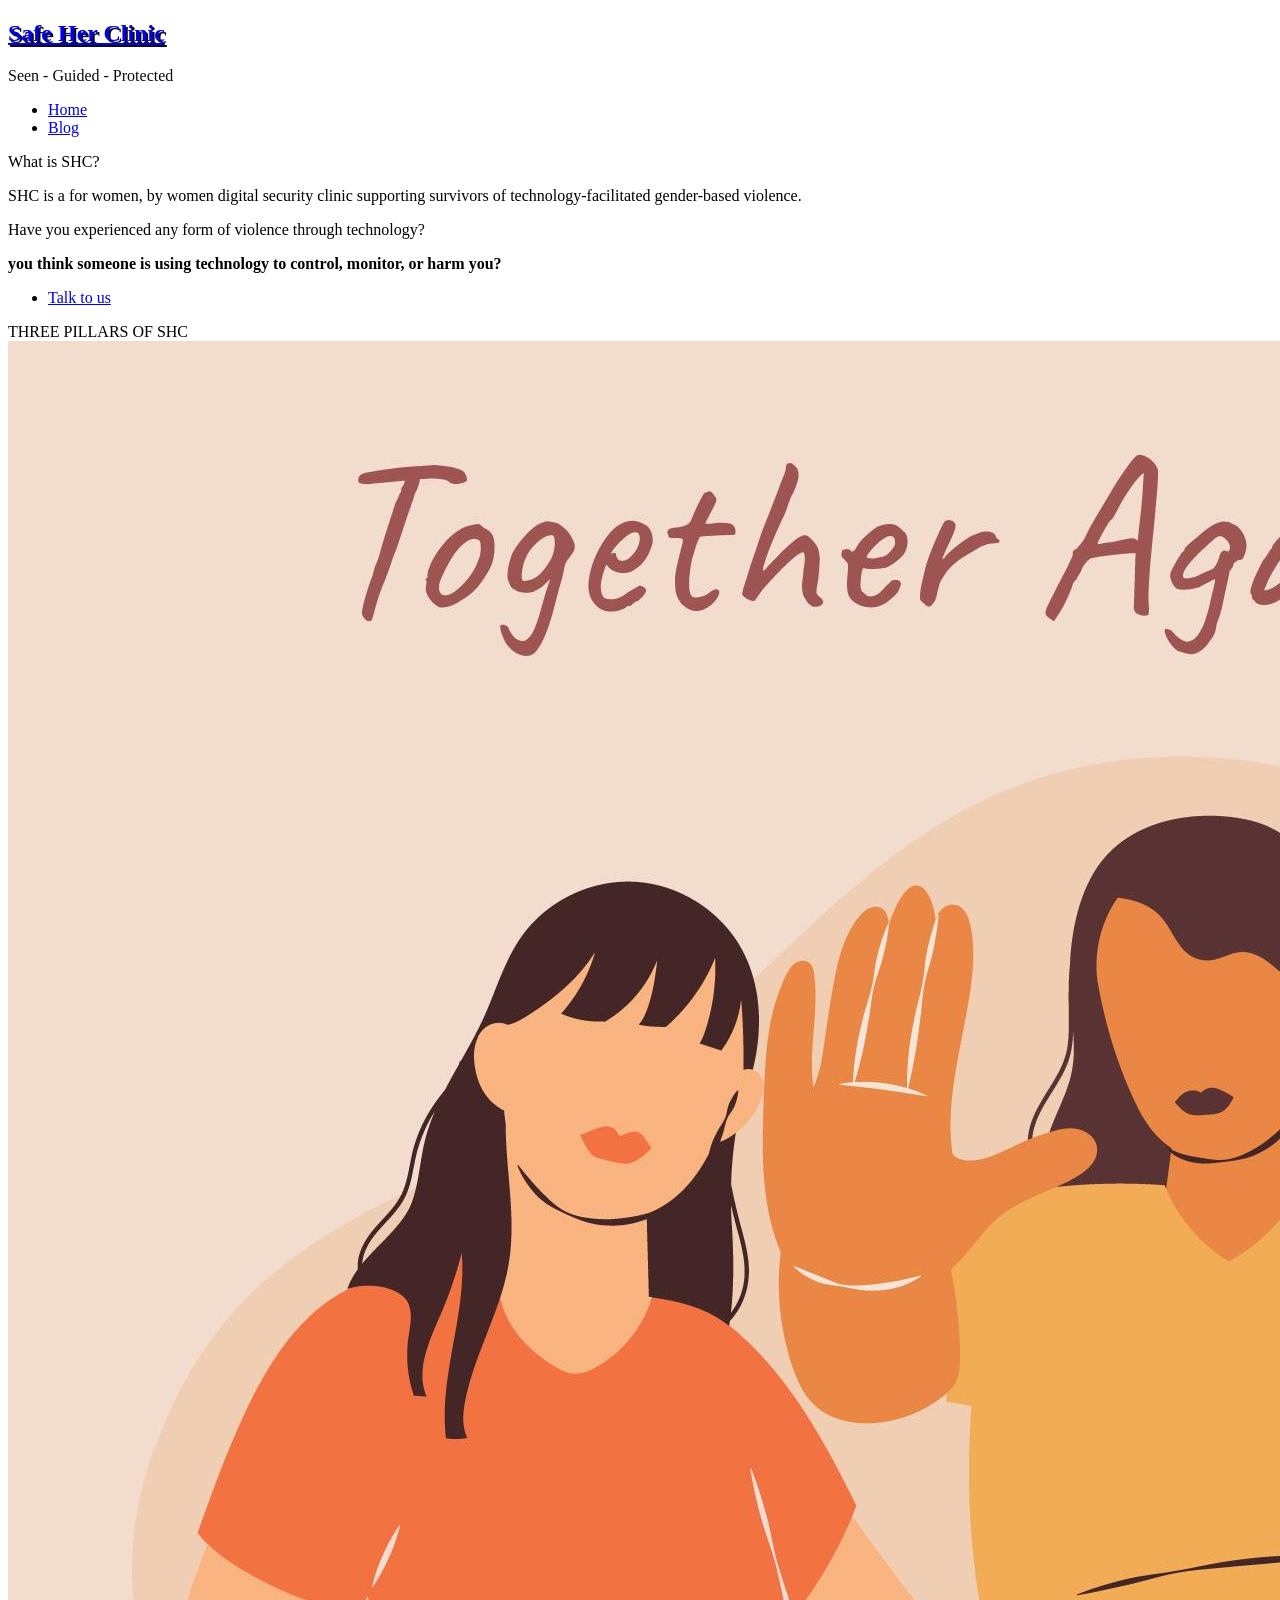
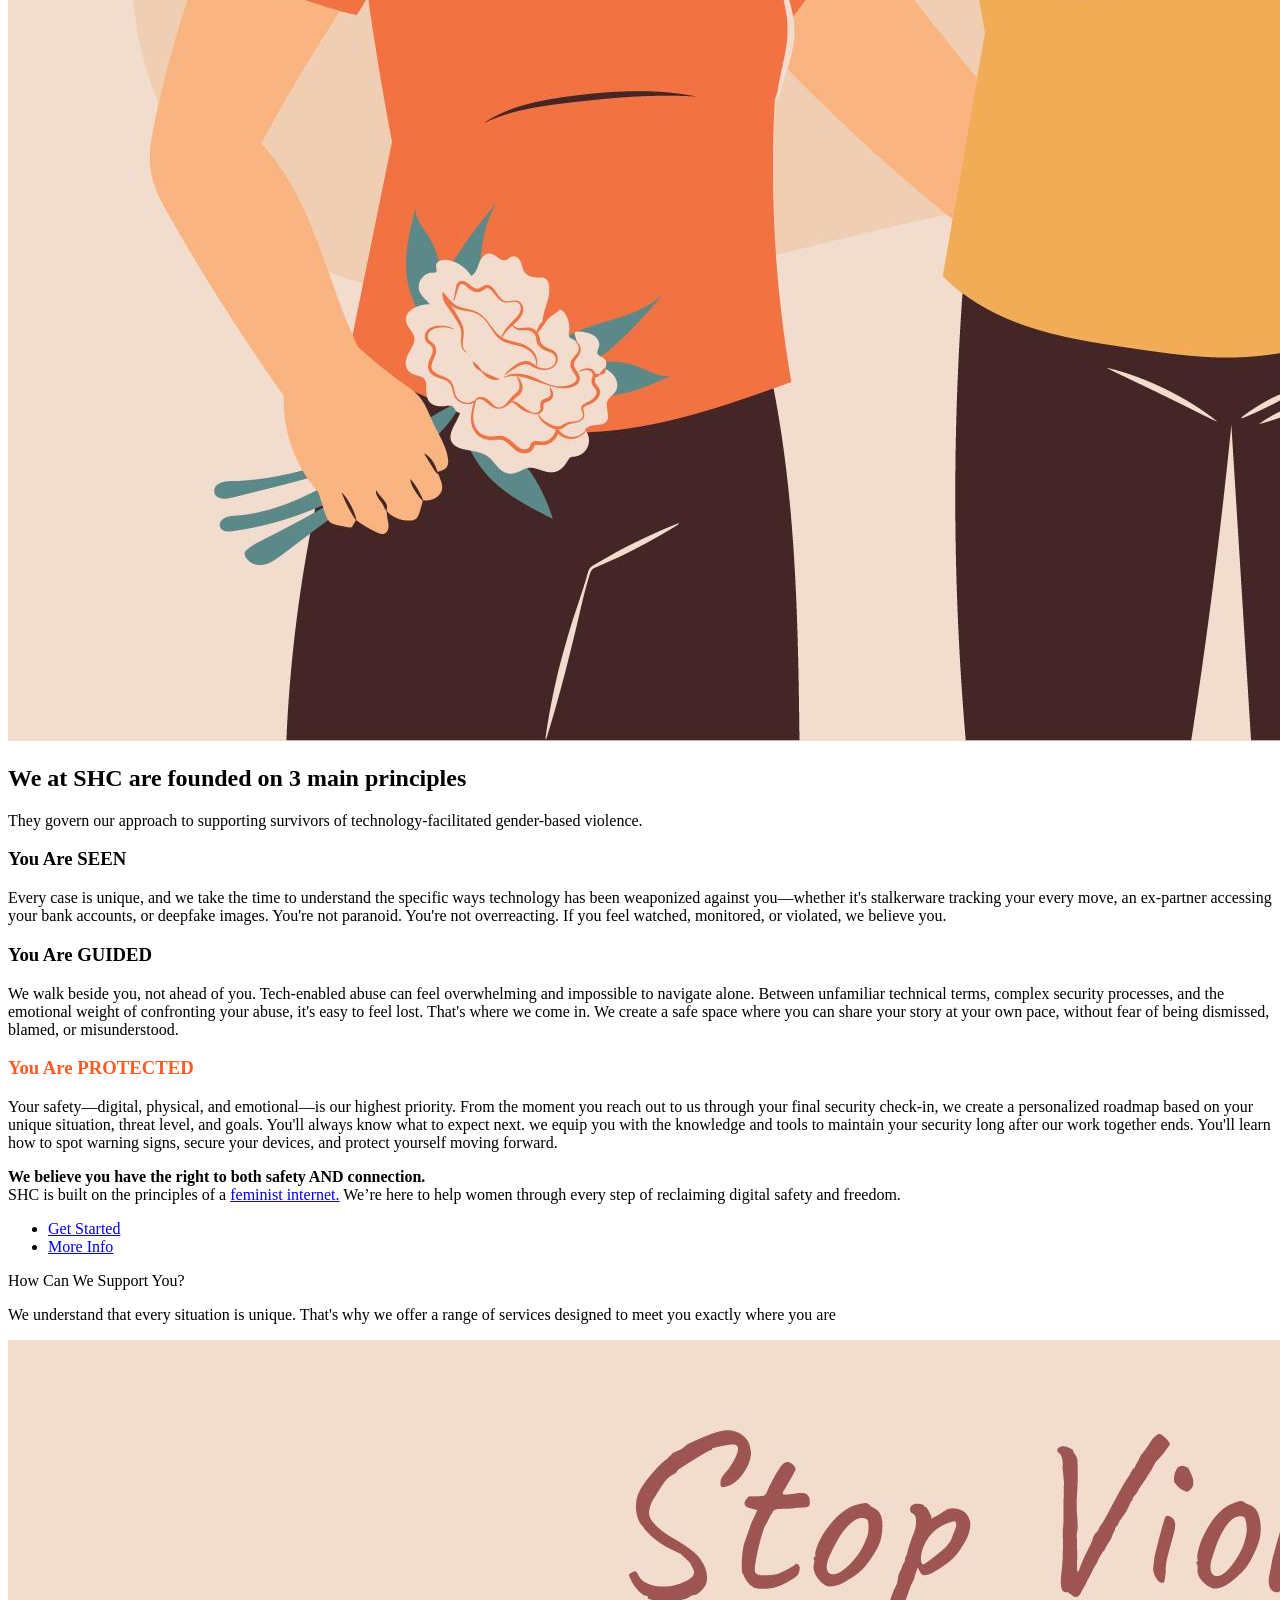
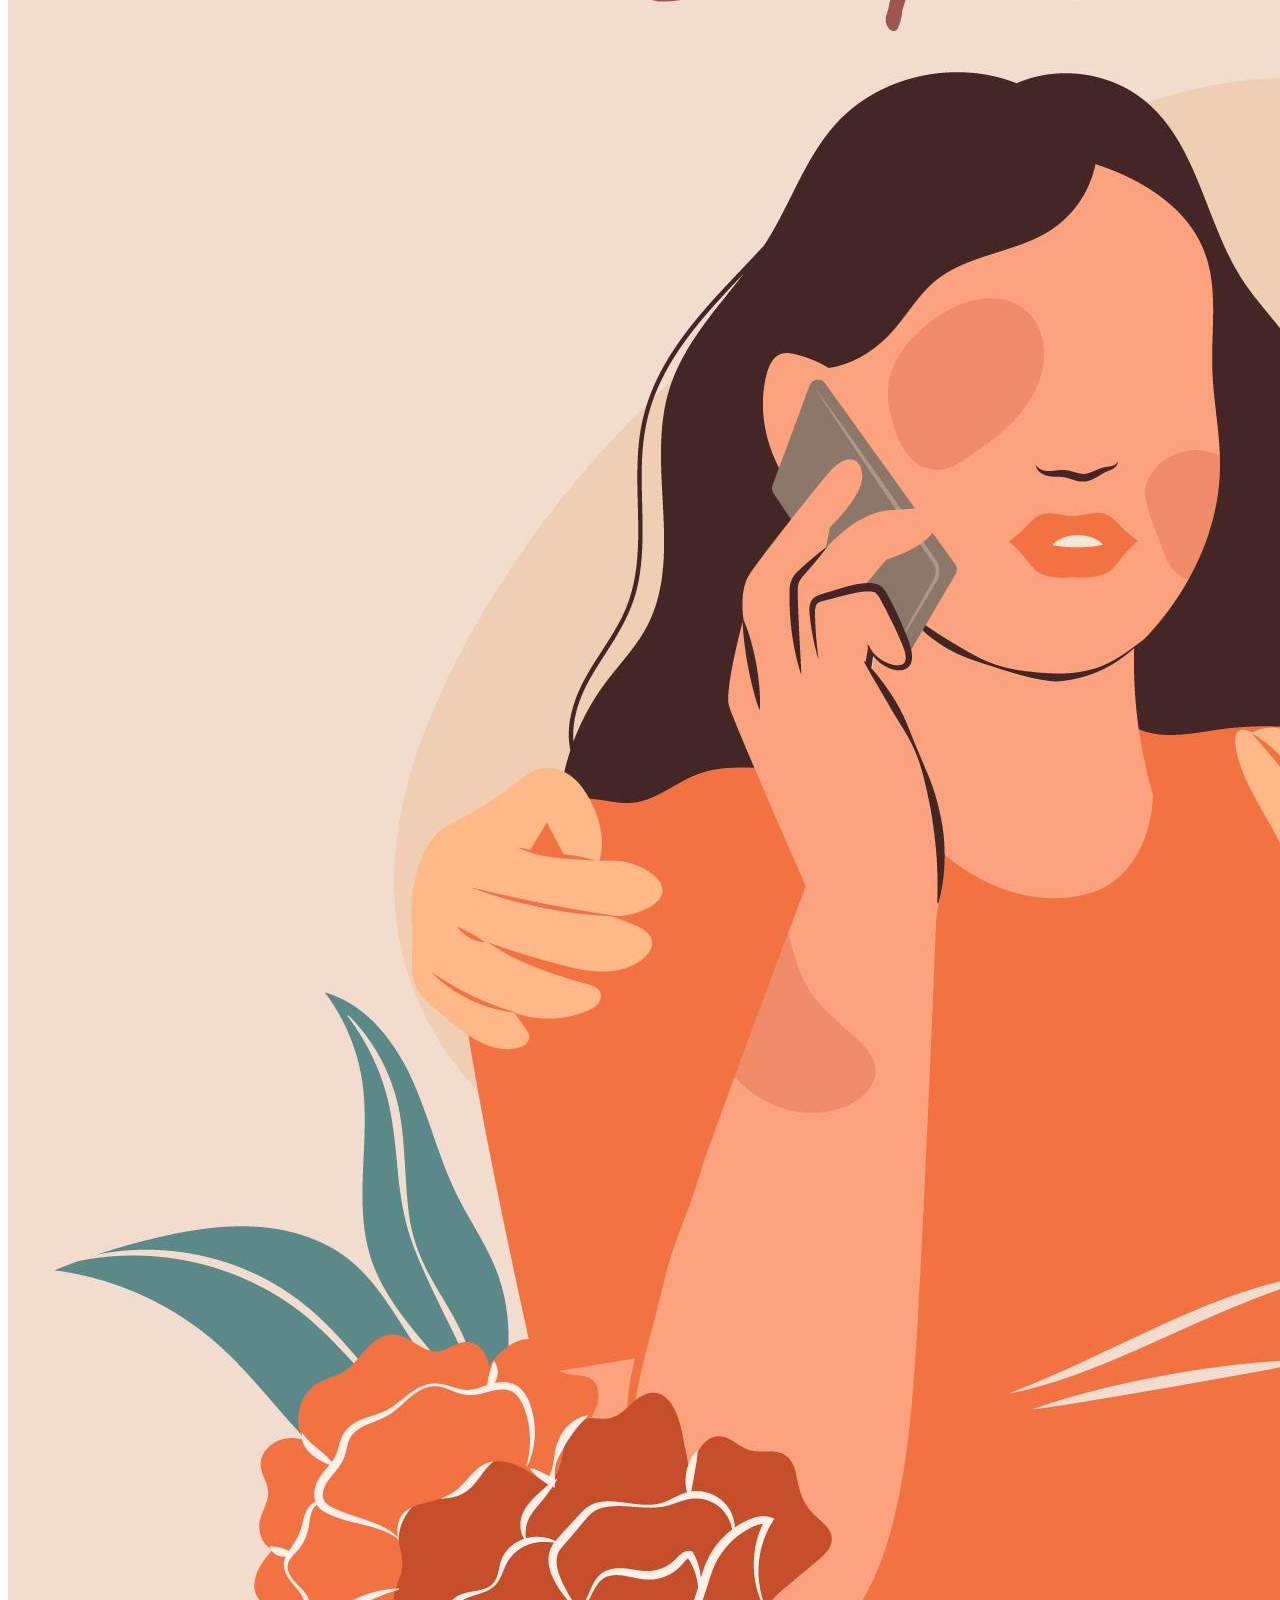
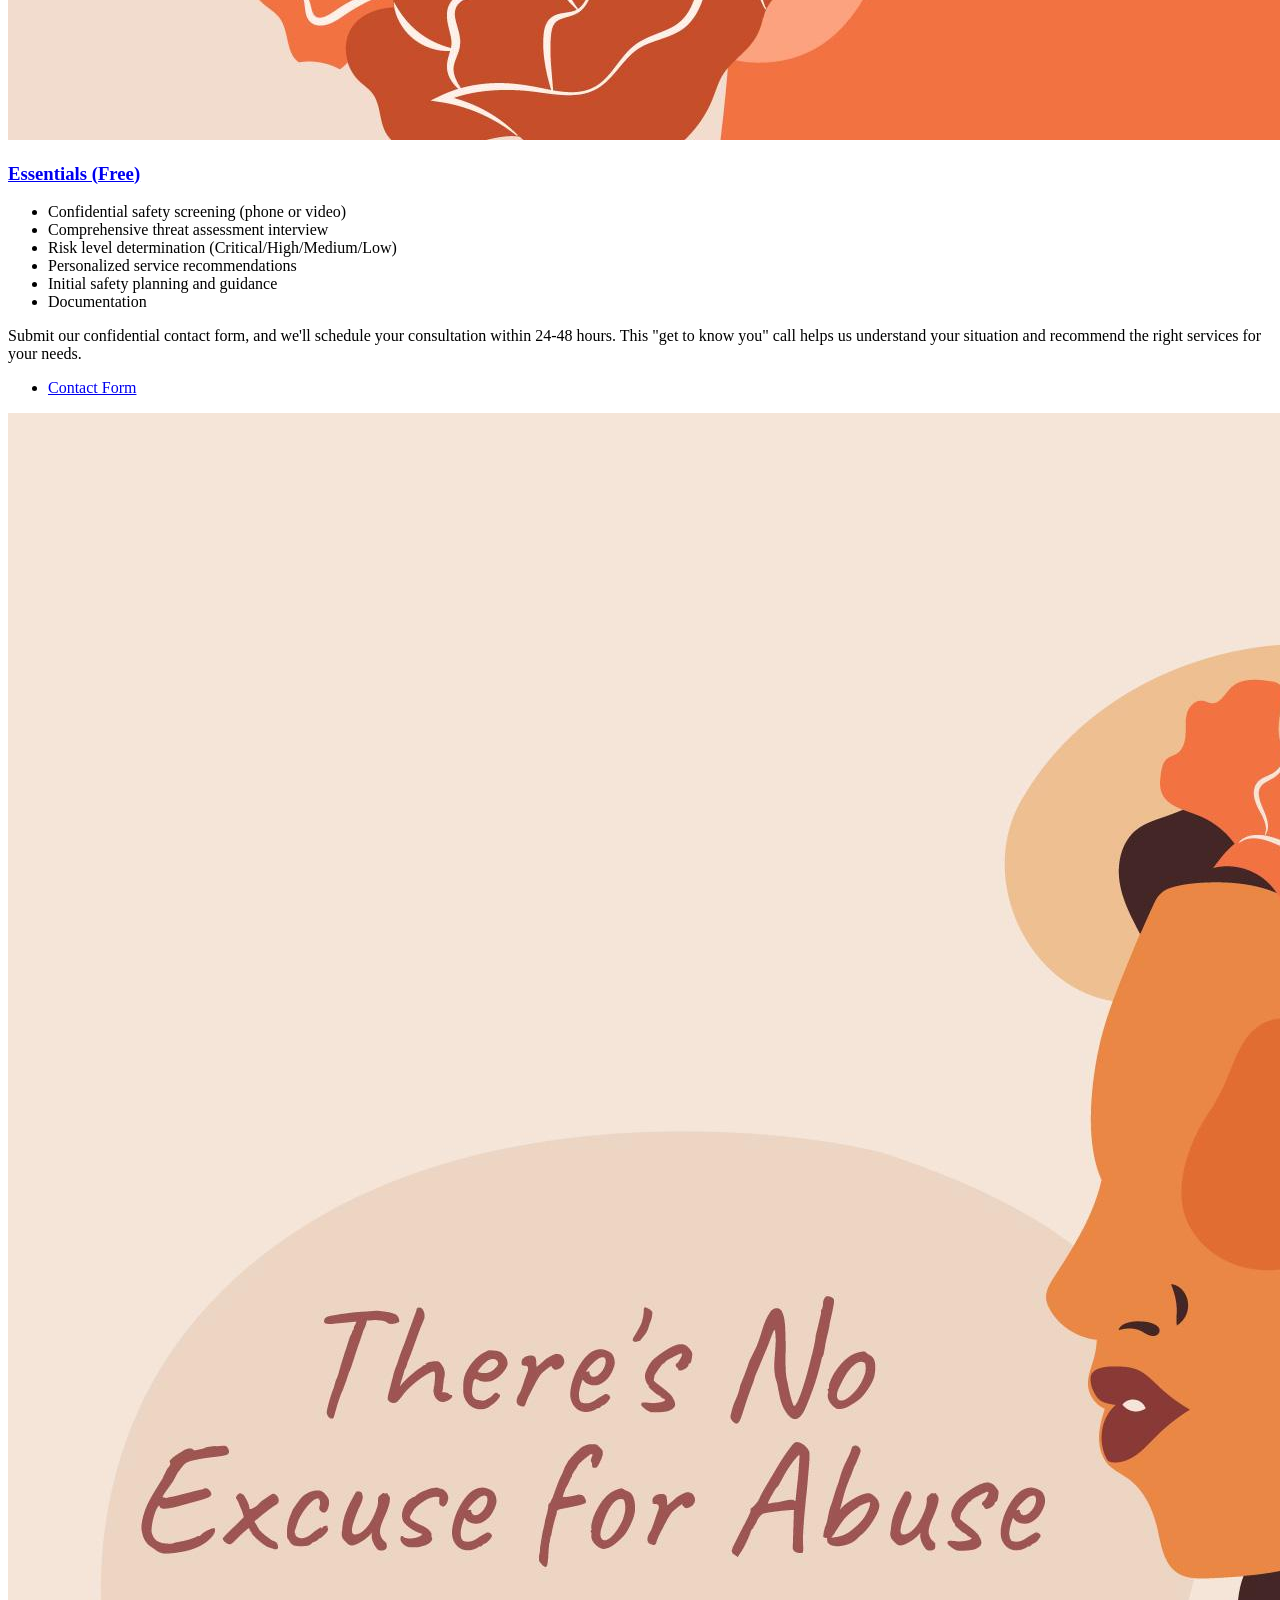
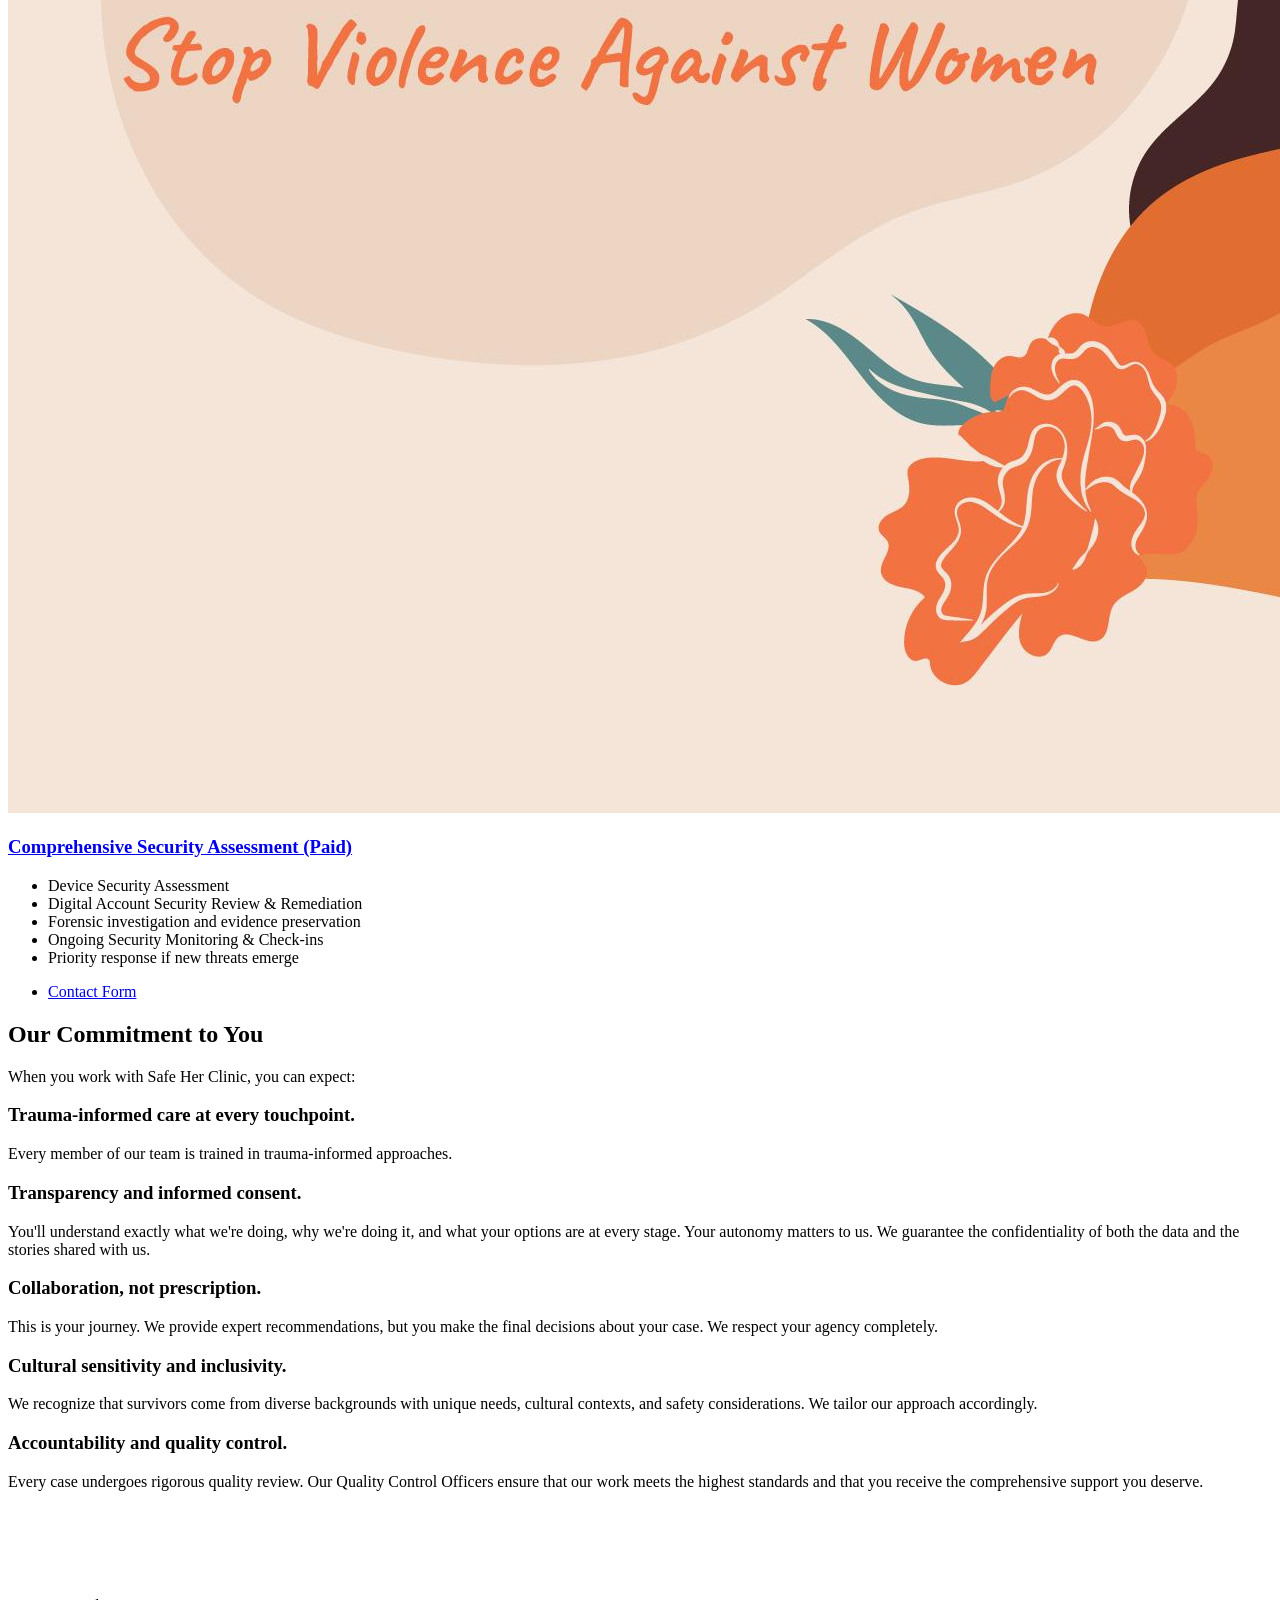
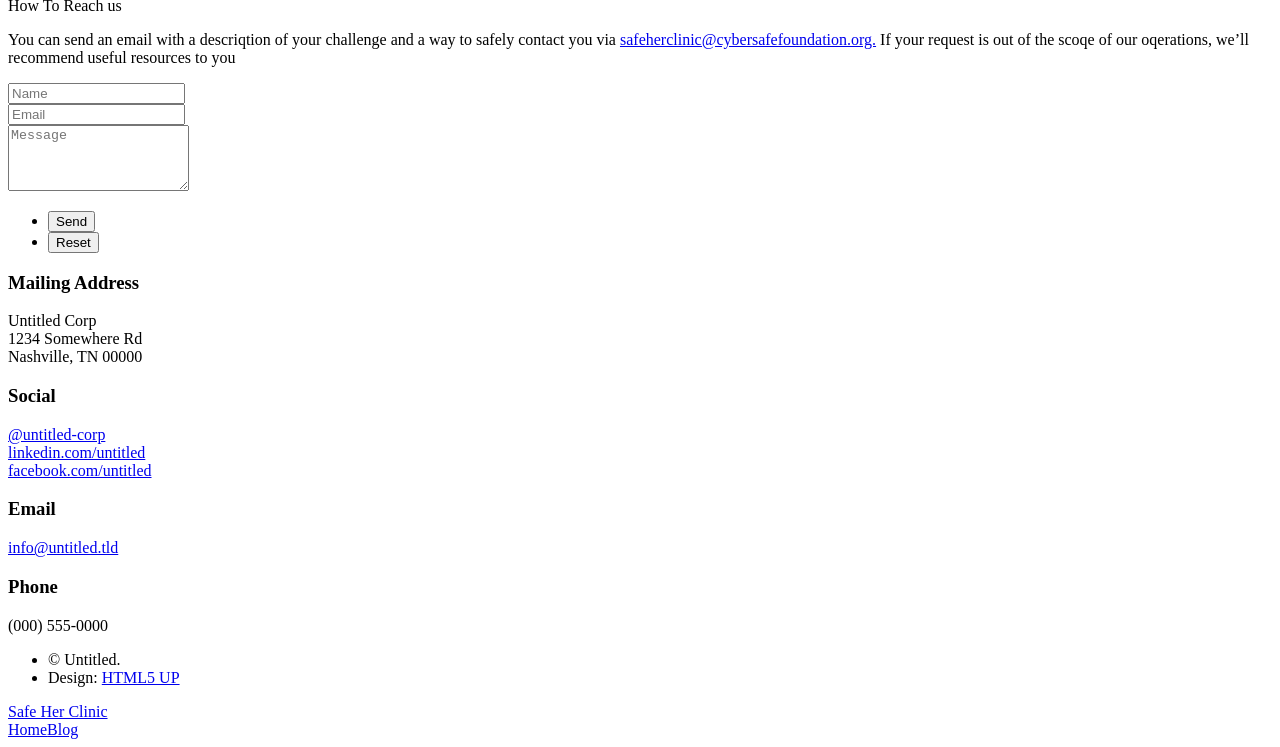
==== index.html @ e83479f9 "first commit" ====
<!DOCTYPE HTML>
<!--
	Escape Velocity by HTML5 UP
	html5up.net | @ajlkn
	Free for personal and commercial use under the CCA 3.0 license (html5up.net/license)
-->
<html>
	<head>
		<title>Safe Her Clinic</title>
		<meta charset="utf-8" />
		<meta name="viewport" content="width=device-width, initial-scale=1, user-scalable=no" />
		<link rel="stylesheet" href="assets/css/main.css" />
	</head>
	<body class="homepage is-preload">
		<div id="page-wrapper">

			<!-- Header -->
				<section id="header" class="wrapper">

					<!-- Logo -->
						<div id="logo" >
							<h1 style="color: #f7f7f7 ;  text-shadow: 2px 2px #0c0c0c;"><a href="index.html">Safe Her Clinic</a></h1>
							<p style="color: #0c0c0c;">Seen - Guided - Protected</p>
						</div>

					<!-- Nav -->
						<nav id="nav">
							<ul>
								<li class="current"><a href="index.html">Home</a></li>
								<!-- <li>
									<a href="#">Dropdown</a>
									<ul>
										<li><a href="#">Lorem ipsum</a></li>
										<li><a href="#">Magna veroeros</a></li>
										<li><a href="#">Etiam nisl</a></li>
										<li>
											<a href="#">Sed consequat</a>
											<ul>
												<li><a href="#">Lorem dolor</a></li>
												<li><a href="#">Amet consequat</a></li>
												<li><a href="#">Magna phasellus</a></li>
												<li><a href="#">Etiam nisl</a></li>
												<li><a href="#">Sed feugiat</a></li>
											</ul>
										</li>
										<li><a href="#">Nisl tempus</a></li>
									</ul>
								</li> -->
								<!-- <li><a href="left-sidebar.html">Left Sidebar</a></li>
								<li><a href="right-sidebar.html">Right Sidebar</a></li> -->
								<li><a href="#">Blog</a></li>
							</ul>
						</nav>

				</section>

			<!-- Intro -->
				<section id="intro" class="wrapper style1">
					<div class="title">What is SHC?</div>
					<div class="container">
						<p class="style1">SHC is a for women, by women digital security clinic supporting survivors of technology-facilitated gender-based violence.</p>
						<p class="style2">
							Have you experienced any form of violence through technology?
						</p>
						<p class="style3"><strong>you think someone is using technology to control, monitor, or harm you?</strong></p>
						<ul class="actions">
							<li><a href="#" class="button style3 large">Talk to us</a></li>
						</ul>
					</div>
				</section>

			<!-- Main -->
				<section id="main" class="wrapper style2">
					<div class="title">THREE PILLARS OF SHC</div>
					<div class="container">

						<!-- Image -->
							<a href="#" class="image featured">
								<img src="images/pic01.jpg" alt="" />
							</a>

						<!-- Features -->
							<section id="features">
								<header class="style1">
									<h2>We at SHC are founded on 3 main principles</h2>
									<p>They govern our approach to supporting survivors of technology-facilitated gender-based violence.</p>
								</header>
								<div class="feature-list">
									<div class="row">
										<div class="col-6 col-12-medium">
											<section>
												<h3 class="icon fa-eye">You Are <strong>SEEN</strong></h3>
												<p>Every case is unique, and we take the time to understand the specific ways technology has been weaponized against you—whether it's stalkerware tracking your every move, an ex-partner accessing your bank accounts, or deepfake images. You're not paranoid. You're not overreacting. If you feel watched, monitored, or violated, we believe you.</p>
											</section>
										</div>
										<div class="col-6 col-12-medium">
											<section>
												<h3 class="icon solid fa-sync">You Are <strong>GUIDED</strong></h3>
												<p>We walk beside you, not ahead of you. Tech-enabled abuse can feel overwhelming and impossible to navigate alone. Between unfamiliar technical terms, complex security processes, and the emotional weight of confronting your abuse, it's easy to feel lost. That's where we come in. We create a safe space where you can share your story at your own pace, without fear of being dismissed, blamed, or misunderstood.</p>
											</section>
										</div>
										<div class="col-6 col-12-medium">
											<section>
												<h3 class="icon solid fa-home" style="color: #FF5B23 ;">You Are <strong>PROTECTED</strong></h3>
												<p>Your safety—digital, physical, and emotional—is our highest priority. From the moment you reach out to us through your final security check-in, we create a personalized roadmap based on your unique situation, threat level, and goals. You'll always know what to expect next. we equip you with the knowledge and tools to maintain your security long after our work together ends. You'll learn how to spot warning signs, secure your devices, and protect yourself moving forward.</p>
											</section>
										</div>
										<div class="col-6 col-12-medium">
											<section>
												<!-- <h3 class="icon solid fa-cog">Tempus sed pretium orci</h3> -->
												<p><strong>We believe you have the right to both safety AND connection.</strong><br>
SHC is built on the principles of a <a href="https://www.apc.org/en/our-work/themes/feminist-internet" target="_blank">feminist internet.</a> We’re here to help women through every step of reclaiming digital safety and freedom.</p>
											</section>
										</div>
										<!-- <div class="col-6 col-12-medium">
											<section>
												<h3 class="icon solid fa-wrench">Aliquam consequat et feugiat</h3>
												<p>Eget mattis at, laoreet vel et velit aliquam diam ante, aliquet sit amet vulputate et magna feugiat laoreet vel velit lorem.</p>
											</section>
										</div>
										<div class="col-6 col-12-medium">
											<section>
												<h3 class="icon solid fa-check">Dolore laoreet aliquam mattis</h3>
												<p>Eget mattis at, laoreet vel et velit aliquam diam ante, aliquet sit amet vulputate et magna feugiat laoreet vel velit lorem.</p>
											</section>
										</div> -->
									</div>
								</div>
								<ul class="actions special">
									<li><a href="#" class="button style1 large">Get Started</a></li>
									<li><a href="#" class="button style2 large">More Info</a></li>
								</ul>
							</section>

					</div>
				</section>

			<!-- Highlights -->
				<section id="highlights" class="wrapper style3">
					<div class="title">How Can We Support You?</div>
					<div class="container">
											<p class="row aln-center">We understand that every situation is unique. That's why we offer a range of services designed to meet you exactly where you are</p>
						<div class="row aln-center">
							<div class="col-4 col-12-medium">
								<section class="highlight" style="text-align: left;">
									<a href="#" class="image featured"><img src="images/pic02.jpg" alt="" /></a>
									<h3><a href="#">Essentials (Free)</a></h3>
									<ul>
  <li>Confidential safety screening (phone or video)</li>
  <li>Comprehensive threat assessment interview</li>
  <li>Risk level determination (Critical/High/Medium/Low)</li>
  <li>Personalized service recommendations</li>
  <li>Initial safety planning and guidance</li>
  <li>Documentation</li>
</ul>
<p>Submit our confidential contact form, and we'll schedule your consultation within 24-48 hours. This "get to know you" call helps us understand your situation and recommend the right services for your needs.
  	 </p>
									<ul class="actions">
										<li><a href="#" class="button style1">Contact Form</a></li>
									</ul>
								</section>
							</div>
							<div class="col-4 col-12-medium">
								<section class="highlight" style="text-align: left;">
									<a href="#" class="image featured"><img src="images/pic03.jpg" alt="" /></a>
									<h3><a href="#">Comprehensive Security Assessment (Paid)</a></h3>
									<ul>
  <li>Device Security Assessment</li>
  <li>Digital Account Security Review &amp; Remediation</li>
  <li>Forensic investigation and evidence preservation</li>
  <li>Ongoing Security Monitoring &amp; Check-ins</li>
  <li>Priority response if new threats emerge</li>
</ul>
									<ul class="actions">
										<li><a href="#" class="button style1">Contact Form</a></li>
									</ul>
								</section>
							</div>
							<!-- <div class="col-4 col-12-medium">
								<section class="highlight">
									<a href="#" class="image featured"><img src="images/pic04.jpg" alt="" /></a>
									<h3><a href="#">Mattis tempus lorem</a></h3>
									<p>Eget mattis at, laoreet vel amet sed velit aliquam diam ante, dolor aliquet sit amet vulputate mattis amet laoreet lorem.</p>
									<ul class="actions">
										<li><a href="#" class="button style1">Learn More</a></li>
									</ul>
								</section>
							</div> -->
						</div>
					</div>
				</section>

				<section id="features">
								<header class="style1">
									<h2>Our Commitment to You</h2>
									<p>When you work with Safe Her Clinic, you can expect:</p>
								</header>
								<div class="feature-list">
									<div class="row">
										<div class="col-6 col-12-medium">
											<section>
												<h3 class=""><strong>Trauma-informed care at every touchpoint.</strong></h3>
												<p>Every member of our team is trained in trauma-informed approaches. </p>
											</section>
										</div>
										<div class="col-6 col-12-medium">
											<section>
												<h3 class=""><strong>Transparency and informed consent.</strong></h3>
												<p>You'll understand exactly what we're doing, why we're doing it, and what your options are at every stage. Your autonomy matters to us. We guarantee the confidentiality of both the data and the stories shared with us. </p>
											</section>
										</div>
										<div class="col-6 col-12-medium">
											<section>
												<h3 class=""><strong>Collaboration, not prescription. </strong></h3>
												<p>This is your journey. We provide expert recommendations, but you make the final decisions about your case. We respect your agency completely.</p>
											</section>
										</div>
										<div class="col-6 col-12-medium">
											<section>
												<h3 class=""><strong>Cultural sensitivity and inclusivity.</strong></h3>
												<p>We recognize that survivors come from diverse backgrounds with unique needs, cultural contexts, and safety considerations. We tailor our approach accordingly.</p>
											</section>
										</div>
										<div class="col-6 col-12-medium">
											<section>
												<h3 class=""><strong>Accountability and quality control.</strong></h3>
												<p>Every case undergoes rigorous quality review. Our Quality Control Officers ensure that our work meets the highest standards and that you receive the comprehensive support you deserve.</p>
											</section>
										</div>
										<!-- <div class="col-6 col-12-medium">
											<section>
												<h3 class="icon solid fa-check">Dolore laoreet aliquam mattis</h3>
												<p>Eget mattis at, laoreet vel et velit aliquam diam ante, aliquet sit amet vulputate et magna feugiat laoreet vel velit lorem.</p>
											</section>
										</div> -->
									</div>
								</div>
								<!-- <ul class="actions special">
									<li><a href="#" class="button style1 large">Get Started</a></li>
									<li><a href="#" class="button style2 large">More Info</a></li>
								</ul> -->
							</section>
<br><br><br><br><br>
			<!-- Footer -->
				<section id="footer" class="wrapper">
					<div class="title">How To Reach us</div>
					<div class="container">
						<header class="style1">
							<!-- <h2>Ipsum sapien elementum portitor?</h2> -->
							<p>
								You can send an email with a descriqtion of your challenge and a way to safely contact you via 
								<a href="mailto:safeherclinic@cybersafefoundation.org">safeherclinic@cybersafefoundation.org.</a>
								If your request is out of the scoqe of our oqerations, we’ll recommend useful resources to you
							</p>
						</header>
						<div class="row">
							<div class="col-6 col-12-medium">

								<!-- Contact Form -->
									<section>
										<form method="post" action="#">
											<div class="row gtr-50">
												<div class="col-6 col-12-small">
													<input type="text" name="name" id="contact-name" placeholder="Name" />
												</div>
												<div class="col-6 col-12-small">
													<input type="text" name="email" id="contact-email" placeholder="Email" />
												</div>
												<div class="col-12">
													<textarea name="message" id="contact-message" placeholder="Message" rows="4"></textarea>
												</div>
												<div class="col-12">
													<ul class="actions">
														<li><input type="submit" class="style1" value="Send" /></li>
														<li><input type="reset" class="style2" value="Reset" /></li>
													</ul>
												</div>
											</div>
										</form>
									</section>

							</div>
							<div class="col-6 col-12-medium">

								<!-- Contact -->
									<section class="feature-list small">
										<div class="row">
											<div class="col-6 col-12-small">
												<section>
													<h3 class="icon solid fa-home">Mailing Address</h3>
													<p>
														Untitled Corp<br />
														1234 Somewhere Rd<br />
														Nashville, TN 00000
													</p>
												</section>
											</div>
											<div class="col-6 col-12-small">
												<section>
													<h3 class="icon solid fa-comment">Social</h3>
													<p>
														<a href="#">@untitled-corp</a><br />
														<a href="#">linkedin.com/untitled</a><br />
														<a href="#">facebook.com/untitled</a>
													</p>
												</section>
											</div>
											<div class="col-6 col-12-small">
												<section>
													<h3 class="icon solid fa-envelope">Email</h3>
													<p>
														<a href="#">info@untitled.tld</a>
													</p>
												</section>
											</div>
											<div class="col-6 col-12-small">
												<section>
													<h3 class="icon solid fa-phone">Phone</h3>
													<p>
														(000) 555-0000
													</p>
												</section>
											</div>
										</div>
									</section>

							</div>
						</div>
						<div id="copyright">
							<ul>
								<li>&copy; Untitled.</li><li>Design: <a href="http://html5up.net">HTML5 UP</a></li>
							</ul>
						</div>
					</div>
				</section>

		</div>

		<!-- Scripts -->
			<script src="assets/js/jquery.min.js"></script>
			<script src="assets/js/jquery.dropotron.min.js"></script>
			<script src="assets/js/browser.min.js"></script>
			<script src="assets/js/breakpoints.min.js"></script>
			<script src="assets/js/util.js"></script>
			<script src="assets/js/main.js"></script>

	</body>
</html>
---- assets/css/main.css ----
@import url("fontawesome-all.min.css");
@import url("https://fonts.googleapis.com/css?family=Source+Sans+Pro:400,400italic,700,900");

/*
	Escape Velocity by HTML5 UP
	html5up.net | @ajlkn
	Free for personal and commercial use under the CCA 3.0 license (html5up.net/license)
*/

html, body, div, span, applet, object,
iframe, h1, h2, h3, h4, h5, h6, p, blockquote,
pre, a, abbr, acronym, address, big, cite,
code, del, dfn, em, img, ins, kbd, q, s, samp,
small, strike, strong, sub, sup, tt, var, b,
u, i, center, dl, dt, dd, ol, ul, li, fieldset,
form, label, legend, table, caption, tbody,
tfoot, thead, tr, th, td, article, aside,
canvas, details, embed, figure, figcaption,
footer, header, hgroup, menu, nav, output, ruby,
section, summary, time, mark, audio, video {
	margin: 0;
	padding: 0;
	border: 0;
	font-size: 100%;
	font: inherit;
	vertical-align: baseline;}

article, aside, details, figcaption, figure,
footer, header, hgroup, menu, nav, section {
	display: block;}

body {
	line-height: 1;
}

ol, ul {
	list-style: none;
}

blockquote, q {
	quotes: none;
}

	blockquote:before, blockquote:after, q:before, q:after {
		content: '';
		content: none;
	}

table {
	border-collapse: collapse;
	border-spacing: 0;
}

body {
	-webkit-text-size-adjust: none;
}

mark {
	background-color: transparent;
	color: inherit;
}

input::-moz-focus-inner {
	border: 0;
	padding: 0;
}

input, select, textarea {
	-moz-appearance: none;
	-webkit-appearance: none;
	-ms-appearance: none;
	appearance: none;
}

/* Basic */

	@-ms-viewport {
		width: device-width;
	}

	html {
		box-sizing: border-box;
	}

	*, *:before, *:after {
		box-sizing: inherit;
	}

	body.is-preload *, body.is-preload *:before, body.is-preload *:after {
		-moz-animation: none !important;
		-webkit-animation: none !important;
		-ms-animation: none !important;
		animation: none !important;
		-moz-transition: none !important;
		-webkit-transition: none !important;
		-ms-transition: none !important;
		transition: none !important;
	}

	body, input, textarea, select {
		font-family: 'Source Sans Pro', sans-serif;
		font-weight: 400;
		color: #919499;
		font-size: 14pt;
		line-height: 1.75em;
		letter-spacing: 0.025em;
	}

	h1, h2, h3, h4, h5, h6 {
		font-weight: 700;
		color: #484d55;
	}

		h1 a, h2 a, h3 a, h4 a, h5 a, h6 a {
			color: inherit;
			text-decoration: none;
		}

	a {
		-moz-transition: color .25s ease-in-out;
		-webkit-transition: color .25s ease-in-out;
		-ms-transition: color .25s ease-in-out;
		transition: color .25s ease-in-out;
		text-decoration: underline;
		color: #717479;
	}

		a:hover {
			text-decoration: none;
		}

	strong, b {
		font-weight: 700;
		color: #484d55;
	}

	blockquote {
		border-left: solid 0.5em #ddd;
		padding: 1em 0 1em 2em;
		font-style: italic;
	}

	em, i {
		font-style: italic;
	}

	hr {
		border: 0;
		border-top: solid 1px #ddd;
		margin: 2em 0 2em 0;
	}

	sub {
		position: relative;
		top: 0.5em;
		font-size: 0.8em;
	}

	sup {
		position: relative;
		top: -0.5em;
		font-size: 0.8em;
	}

	.nobr {
		white-space: nowrap;
	}

	br.clear {
		clear: both;
	}

	p, ul, ol, dl, table, blockquote, form {
		margin-bottom: 2em;
	}

/* Container */

	.container {
		margin: 0 auto;
		max-width: 100%;
		width: 68em;
	}

		@media screen and (max-width: 1680px) {

			.container {
				width: 70em;
			}

		}

		@media screen and (max-width: 1280px) {

			.container {
				width: calc(100% - 100px);
			}

		}

		@media screen and (max-width: 980px) {

			.container {
				width: calc(100% - 100px);
			}

		}

		@media screen and (max-width: 736px) {

			.container {
				width: calc(100% - 40px);
			}

		}

/* Row */

	.row {
		display: flex;
		flex-wrap: wrap;
		box-sizing: border-box;
		align-items: stretch;
	}

		.row > * {
			box-sizing: border-box;
		}

		.row.gtr-uniform > * > :last-child {
			margin-bottom: 0;
		}

		.row.aln-left {
			justify-content: flex-start;
		}

		.row.aln-center {
			justify-content: center;
		}

		.row.aln-right {
			justify-content: flex-end;
		}

		.row.aln-top {
			align-items: flex-start;
		}

		.row.aln-middle {
			align-items: center;
		}

		.row.aln-bottom {
			align-items: flex-end;
		}

		.row > .imp {
			order: -1;
		}

		.row > .col-1 {
			width: 8.33333%;
		}

		.row > .off-1 {
			margin-left: 8.33333%;
		}

		.row > .col-2 {
			width: 16.66667%;
		}

		.row > .off-2 {
			margin-left: 16.66667%;
		}

		.row > .col-3 {
			width: 25%;
		}

		.row > .off-3 {
			margin-left: 25%;
		}

		.row > .col-4 {
			width: 33.33333%;
		}

		.row > .off-4 {
			margin-left: 33.33333%;
		}

		.row > .col-5 {
			width: 41.66667%;
		}

		.row > .off-5 {
			margin-left: 41.66667%;
		}

		.row > .col-6 {
			width: 50%;
		}

		.row > .off-6 {
			margin-left: 50%;
		}

		.row > .col-7 {
			width: 58.33333%;
		}

		.row > .off-7 {
			margin-left: 58.33333%;
		}

		.row > .col-8 {
			width: 66.66667%;
		}

		.row > .off-8 {
			margin-left: 66.66667%;
		}

		.row > .col-9 {
			width: 75%;
		}

		.row > .off-9 {
			margin-left: 75%;
		}

		.row > .col-10 {
			width: 83.33333%;
		}

		.row > .off-10 {
			margin-left: 83.33333%;
		}

		.row > .col-11 {
			width: 91.66667%;
		}

		.row > .off-11 {
			margin-left: 91.66667%;
		}

		.row > .col-12 {
			width: 100%;
		}

		.row > .off-12 {
			margin-left: 100%;
		}

		.row.gtr-0 {
			margin-top: 0px;
			margin-left: 0px;
		}

			.row.gtr-0 > * {
				padding: 0px 0 0 0px;
			}

			.row.gtr-0.gtr-uniform {
				margin-top: 0px;
			}

				.row.gtr-0.gtr-uniform > * {
					padding-top: 0px;
				}

		.row.gtr-25 {
			margin-top: -12.5px;
			margin-left: -12.5px;
		}

			.row.gtr-25 > * {
				padding: 12.5px 0 0 12.5px;
			}

			.row.gtr-25.gtr-uniform {
				margin-top: -12.5px;
			}

				.row.gtr-25.gtr-uniform > * {
					padding-top: 12.5px;
				}

		.row.gtr-50 {
			margin-top: -25px;
			margin-left: -25px;
		}

			.row.gtr-50 > * {
				padding: 25px 0 0 25px;
			}

			.row.gtr-50.gtr-uniform {
				margin-top: -25px;
			}

				.row.gtr-50.gtr-uniform > * {
					padding-top: 25px;
				}

		.row {
			margin-top: -50px;
			margin-left: -50px;
		}

			.row > * {
				padding: 50px 0 0 50px;
			}

			.row.gtr-uniform {
				margin-top: -50px;
			}

				.row.gtr-uniform > * {
					padding-top: 50px;
				}

		.row.gtr-150 {
			margin-top: -75px;
			margin-left: -75px;
		}

			.row.gtr-150 > * {
				padding: 75px 0 0 75px;
			}

			.row.gtr-150.gtr-uniform {
				margin-top: -75px;
			}

				.row.gtr-150.gtr-uniform > * {
					padding-top: 75px;
				}

		.row.gtr-200 {
			margin-top: -100px;
			margin-left: -100px;
		}

			.row.gtr-200 > * {
				padding: 100px 0 0 100px;
			}

			.row.gtr-200.gtr-uniform {
				margin-top: -100px;
			}

				.row.gtr-200.gtr-uniform > * {
					padding-top: 100px;
				}

		@media screen and (max-width: 1680px) {

			.row {
				display: flex;
				flex-wrap: wrap;
				box-sizing: border-box;
				align-items: stretch;
			}

				.row > * {
					box-sizing: border-box;
				}

				.row.gtr-uniform > * > :last-child {
					margin-bottom: 0;
				}

				.row.aln-left {
					justify-content: flex-start;
				}

				.row.aln-center {
					justify-content: center;
				}

				.row.aln-right {
					justify-content: flex-end;
				}

				.row.aln-top {
					align-items: flex-start;
				}

				.row.aln-middle {
					align-items: center;
				}

				.row.aln-bottom {
					align-items: flex-end;
				}

				.row > .imp-xlarge {
					order: -1;
				}

				.row > .col-1-xlarge {
					width: 8.33333%;
				}

				.row > .off-1-xlarge {
					margin-left: 8.33333%;
				}

				.row > .col-2-xlarge {
					width: 16.66667%;
				}

				.row > .off-2-xlarge {
					margin-left: 16.66667%;
				}

				.row > .col-3-xlarge {
					width: 25%;
				}

				.row > .off-3-xlarge {
					margin-left: 25%;
				}

				.row > .col-4-xlarge {
					width: 33.33333%;
				}

				.row > .off-4-xlarge {
					margin-left: 33.33333%;
				}

				.row > .col-5-xlarge {
					width: 41.66667%;
				}

				.row > .off-5-xlarge {
					margin-left: 41.66667%;
				}

				.row > .col-6-xlarge {
					width: 50%;
				}

				.row > .off-6-xlarge {
					margin-left: 50%;
				}

				.row > .col-7-xlarge {
					width: 58.33333%;
				}

				.row > .off-7-xlarge {
					margin-left: 58.33333%;
				}

				.row > .col-8-xlarge {
					width: 66.66667%;
				}

				.row > .off-8-xlarge {
					margin-left: 66.66667%;
				}

				.row > .col-9-xlarge {
					width: 75%;
				}

				.row > .off-9-xlarge {
					margin-left: 75%;
				}

				.row > .col-10-xlarge {
					width: 83.33333%;
				}

				.row > .off-10-xlarge {
					margin-left: 83.33333%;
				}

				.row > .col-11-xlarge {
					width: 91.66667%;
				}

				.row > .off-11-xlarge {
					margin-left: 91.66667%;
				}

				.row > .col-12-xlarge {
					width: 100%;
				}

				.row > .off-12-xlarge {
					margin-left: 100%;
				}

				.row.gtr-0 {
					margin-top: 0px;
					margin-left: 0px;
				}

					.row.gtr-0 > * {
						padding: 0px 0 0 0px;
					}

					.row.gtr-0.gtr-uniform {
						margin-top: 0px;
					}

						.row.gtr-0.gtr-uniform > * {
							padding-top: 0px;
						}

				.row.gtr-25 {
					margin-top: -12.5px;
					margin-left: -12.5px;
				}

					.row.gtr-25 > * {
						padding: 12.5px 0 0 12.5px;
					}

					.row.gtr-25.gtr-uniform {
						margin-top: -12.5px;
					}

						.row.gtr-25.gtr-uniform > * {
							padding-top: 12.5px;
						}

				.row.gtr-50 {
					margin-top: -25px;
					margin-left: -25px;
				}

					.row.gtr-50 > * {
						padding: 25px 0 0 25px;
					}

					.row.gtr-50.gtr-uniform {
						margin-top: -25px;
					}

						.row.gtr-50.gtr-uniform > * {
							padding-top: 25px;
						}

				.row {
					margin-top: -50px;
					margin-left: -50px;
				}

					.row > * {
						padding: 50px 0 0 50px;
					}

					.row.gtr-uniform {
						margin-top: -50px;
					}

						.row.gtr-uniform > * {
							padding-top: 50px;
						}

				.row.gtr-150 {
					margin-top: -75px;
					margin-left: -75px;
				}

					.row.gtr-150 > * {
						padding: 75px 0 0 75px;
					}

					.row.gtr-150.gtr-uniform {
						margin-top: -75px;
					}

						.row.gtr-150.gtr-uniform > * {
							padding-top: 75px;
						}

				.row.gtr-200 {
					margin-top: -100px;
					margin-left: -100px;
				}

					.row.gtr-200 > * {
						padding: 100px 0 0 100px;
					}

					.row.gtr-200.gtr-uniform {
						margin-top: -100px;
					}

						.row.gtr-200.gtr-uniform > * {
							padding-top: 100px;
						}

		}

		@media screen and (max-width: 1280px) {

			.row {
				display: flex;
				flex-wrap: wrap;
				box-sizing: border-box;
				align-items: stretch;
			}

				.row > * {
					box-sizing: border-box;
				}

				.row.gtr-uniform > * > :last-child {
					margin-bottom: 0;
				}

				.row.aln-left {
					justify-content: flex-start;
				}

				.row.aln-center {
					justify-content: center;
				}

				.row.aln-right {
					justify-content: flex-end;
				}

				.row.aln-top {
					align-items: flex-start;
				}

				.row.aln-middle {
					align-items: center;
				}

				.row.aln-bottom {
					align-items: flex-end;
				}

				.row > .imp-large {
					order: -1;
				}

				.row > .col-1-large {
					width: 8.33333%;
				}

				.row > .off-1-large {
					margin-left: 8.33333%;
				}

				.row > .col-2-large {
					width: 16.66667%;
				}

				.row > .off-2-large {
					margin-left: 16.66667%;
				}

				.row > .col-3-large {
					width: 25%;
				}

				.row > .off-3-large {
					margin-left: 25%;
				}

				.row > .col-4-large {
					width: 33.33333%;
				}

				.row > .off-4-large {
					margin-left: 33.33333%;
				}

				.row > .col-5-large {
					width: 41.66667%;
				}

				.row > .off-5-large {
					margin-left: 41.66667%;
				}

				.row > .col-6-large {
					width: 50%;
				}

				.row > .off-6-large {
					margin-left: 50%;
				}

				.row > .col-7-large {
					width: 58.33333%;
				}

				.row > .off-7-large {
					margin-left: 58.33333%;
				}

				.row > .col-8-large {
					width: 66.66667%;
				}

				.row > .off-8-large {
					margin-left: 66.66667%;
				}

				.row > .col-9-large {
					width: 75%;
				}

				.row > .off-9-large {
					margin-left: 75%;
				}

				.row > .col-10-large {
					width: 83.33333%;
				}

				.row > .off-10-large {
					margin-left: 83.33333%;
				}

				.row > .col-11-large {
					width: 91.66667%;
				}

				.row > .off-11-large {
					margin-left: 91.66667%;
				}

				.row > .col-12-large {
					width: 100%;
				}

				.row > .off-12-large {
					margin-left: 100%;
				}

				.row.gtr-0 {
					margin-top: 0px;
					margin-left: 0px;
				}

					.row.gtr-0 > * {
						padding: 0px 0 0 0px;
					}

					.row.gtr-0.gtr-uniform {
						margin-top: 0px;
					}

						.row.gtr-0.gtr-uniform > * {
							padding-top: 0px;
						}

				.row.gtr-25 {
					margin-top: -8.75px;
					margin-left: -8.75px;
				}

					.row.gtr-25 > * {
						padding: 8.75px 0 0 8.75px;
					}

					.row.gtr-25.gtr-uniform {
						margin-top: -8.75px;
					}

						.row.gtr-25.gtr-uniform > * {
							padding-top: 8.75px;
						}

				.row.gtr-50 {
					margin-top: -17.5px;
					margin-left: -17.5px;
				}

					.row.gtr-50 > * {
						padding: 17.5px 0 0 17.5px;
					}

					.row.gtr-50.gtr-uniform {
						margin-top: -17.5px;
					}

						.row.gtr-50.gtr-uniform > * {
							padding-top: 17.5px;
						}

				.row {
					margin-top: -35px;
					margin-left: -35px;
				}

					.row > * {
						padding: 35px 0 0 35px;
					}

					.row.gtr-uniform {
						margin-top: -35px;
					}

						.row.gtr-uniform > * {
							padding-top: 35px;
						}

				.row.gtr-150 {
					margin-top: -52.5px;
					margin-left: -52.5px;
				}

					.row.gtr-150 > * {
						padding: 52.5px 0 0 52.5px;
					}

					.row.gtr-150.gtr-uniform {
						margin-top: -52.5px;
					}

						.row.gtr-150.gtr-uniform > * {
							padding-top: 52.5px;
						}

				.row.gtr-200 {
					margin-top: -70px;
					margin-left: -70px;
				}

					.row.gtr-200 > * {
						padding: 70px 0 0 70px;
					}

					.row.gtr-200.gtr-uniform {
						margin-top: -70px;
					}

						.row.gtr-200.gtr-uniform > * {
							padding-top: 70px;
						}

		}

		@media screen and (max-width: 980px) {

			.row {
				display: flex;
				flex-wrap: wrap;
				box-sizing: border-box;
				align-items: stretch;
			}

				.row > * {
					box-sizing: border-box;
				}

				.row.gtr-uniform > * > :last-child {
					margin-bottom: 0;
				}

				.row.aln-left {
					justify-content: flex-start;
				}

				.row.aln-center {
					justify-content: center;
				}

				.row.aln-right {
					justify-content: flex-end;
				}

				.row.aln-top {
					align-items: flex-start;
				}

				.row.aln-middle {
					align-items: center;
				}

				.row.aln-bottom {
					align-items: flex-end;
				}

				.row > .imp-medium {
					order: -1;
				}

				.row > .col-1-medium {
					width: 8.33333%;
				}

				.row > .off-1-medium {
					margin-left: 8.33333%;
				}

				.row > .col-2-medium {
					width: 16.66667%;
				}

				.row > .off-2-medium {
					margin-left: 16.66667%;
				}

				.row > .col-3-medium {
					width: 25%;
				}

				.row > .off-3-medium {
					margin-left: 25%;
				}

				.row > .col-4-medium {
					width: 33.33333%;
				}

				.row > .off-4-medium {
					margin-left: 33.33333%;
				}

				.row > .col-5-medium {
					width: 41.66667%;
				}

				.row > .off-5-medium {
					margin-left: 41.66667%;
				}

				.row > .col-6-medium {
					width: 50%;
				}

				.row > .off-6-medium {
					margin-left: 50%;
				}

				.row > .col-7-medium {
					width: 58.33333%;
				}

				.row > .off-7-medium {
					margin-left: 58.33333%;
				}

				.row > .col-8-medium {
					width: 66.66667%;
				}

				.row > .off-8-medium {
					margin-left: 66.66667%;
				}

				.row > .col-9-medium {
					width: 75%;
				}

				.row > .off-9-medium {
					margin-left: 75%;
				}

				.row > .col-10-medium {
					width: 83.33333%;
				}

				.row > .off-10-medium {
					margin-left: 83.33333%;
				}

				.row > .col-11-medium {
					width: 91.66667%;
				}

				.row > .off-11-medium {
					margin-left: 91.66667%;
				}

				.row > .col-12-medium {
					width: 100%;
				}

				.row > .off-12-medium {
					margin-left: 100%;
				}

				.row.gtr-0 {
					margin-top: 0px;
					margin-left: 0px;
				}

					.row.gtr-0 > * {
						padding: 0px 0 0 0px;
					}

					.row.gtr-0.gtr-uniform {
						margin-top: 0px;
					}

						.row.gtr-0.gtr-uniform > * {
							padding-top: 0px;
						}

				.row.gtr-25 {
					margin-top: -12.5px;
					margin-left: -12.5px;
				}

					.row.gtr-25 > * {
						padding: 12.5px 0 0 12.5px;
					}

					.row.gtr-25.gtr-uniform {
						margin-top: -12.5px;
					}

						.row.gtr-25.gtr-uniform > * {
							padding-top: 12.5px;
						}

				.row.gtr-50 {
					margin-top: -25px;
					margin-left: -25px;
				}

					.row.gtr-50 > * {
						padding: 25px 0 0 25px;
					}

					.row.gtr-50.gtr-uniform {
						margin-top: -25px;
					}

						.row.gtr-50.gtr-uniform > * {
							padding-top: 25px;
						}

				.row {
					margin-top: -50px;
					margin-left: -50px;
				}

					.row > * {
						padding: 50px 0 0 50px;
					}

					.row.gtr-uniform {
						margin-top: -50px;
					}

						.row.gtr-uniform > * {
							padding-top: 50px;
						}

				.row.gtr-150 {
					margin-top: -75px;
					margin-left: -75px;
				}

					.row.gtr-150 > * {
						padding: 75px 0 0 75px;
					}

					.row.gtr-150.gtr-uniform {
						margin-top: -75px;
					}

						.row.gtr-150.gtr-uniform > * {
							padding-top: 75px;
						}

				.row.gtr-200 {
					margin-top: -100px;
					margin-left: -100px;
				}

					.row.gtr-200 > * {
						padding: 100px 0 0 100px;
					}

					.row.gtr-200.gtr-uniform {
						margin-top: -100px;
					}

						.row.gtr-200.gtr-uniform > * {
							padding-top: 100px;
						}

		}

		@media screen and (max-width: 736px) {

			.row {
				display: flex;
				flex-wrap: wrap;
				box-sizing: border-box;
				align-items: stretch;
			}

				.row > * {
					box-sizing: border-box;
				}

				.row.gtr-uniform > * > :last-child {
					margin-bottom: 0;
				}

				.row.aln-left {
					justify-content: flex-start;
				}

				.row.aln-center {
					justify-content: center;
				}

				.row.aln-right {
					justify-content: flex-end;
				}

				.row.aln-top {
					align-items: flex-start;
				}

				.row.aln-middle {
					align-items: center;
				}

				.row.aln-bottom {
					align-items: flex-end;
				}

				.row > .imp-small {
					order: -1;
				}

				.row > .col-1-small {
					width: 8.33333%;
				}

				.row > .off-1-small {
					margin-left: 8.33333%;
				}

				.row > .col-2-small {
					width: 16.66667%;
				}

				.row > .off-2-small {
					margin-left: 16.66667%;
				}

				.row > .col-3-small {
					width: 25%;
				}

				.row > .off-3-small {
					margin-left: 25%;
				}

				.row > .col-4-small {
					width: 33.33333%;
				}

				.row > .off-4-small {
					margin-left: 33.33333%;
				}

				.row > .col-5-small {
					width: 41.66667%;
				}

				.row > .off-5-small {
					margin-left: 41.66667%;
				}

				.row > .col-6-small {
					width: 50%;
				}

				.row > .off-6-small {
					margin-left: 50%;
				}

				.row > .col-7-small {
					width: 58.33333%;
				}

				.row > .off-7-small {
					margin-left: 58.33333%;
				}

				.row > .col-8-small {
					width: 66.66667%;
				}

				.row > .off-8-small {
					margin-left: 66.66667%;
				}

				.row > .col-9-small {
					width: 75%;
				}

				.row > .off-9-small {
					margin-left: 75%;
				}

				.row > .col-10-small {
					width: 83.33333%;
				}

				.row > .off-10-small {
					margin-left: 83.33333%;
				}

				.row > .col-11-small {
					width: 91.66667%;
				}

				.row > .off-11-small {
					margin-left: 91.66667%;
				}

				.row > .col-12-small {
					width: 100%;
				}

				.row > .off-12-small {
					margin-left: 100%;
				}

				.row.gtr-0 {
					margin-top: 0px;
					margin-left: 0px;
				}

					.row.gtr-0 > * {
						padding: 0px 0 0 0px;
					}

					.row.gtr-0.gtr-uniform {
						margin-top: 0px;
					}

						.row.gtr-0.gtr-uniform > * {
							padding-top: 0px;
						}

				.row.gtr-25 {
					margin-top: -7.5px;
					margin-left: -7.5px;
				}

					.row.gtr-25 > * {
						padding: 7.5px 0 0 7.5px;
					}

					.row.gtr-25.gtr-uniform {
						margin-top: -7.5px;
					}

						.row.gtr-25.gtr-uniform > * {
							padding-top: 7.5px;
						}

				.row.gtr-50 {
					margin-top: -15px;
					margin-left: -15px;
				}

					.row.gtr-50 > * {
						padding: 15px 0 0 15px;
					}

					.row.gtr-50.gtr-uniform {
						margin-top: -15px;
					}

						.row.gtr-50.gtr-uniform > * {
							padding-top: 15px;
						}

				.row {
					margin-top: -30px;
					margin-left: -30px;
				}

					.row > * {
						padding: 30px 0 0 30px;
					}

					.row.gtr-uniform {
						margin-top: -30px;
					}

						.row.gtr-uniform > * {
							padding-top: 30px;
						}

				.row.gtr-150 {
					margin-top: -45px;
					margin-left: -45px;
				}

					.row.gtr-150 > * {
						padding: 45px 0 0 45px;
					}

					.row.gtr-150.gtr-uniform {
						margin-top: -45px;
					}

						.row.gtr-150.gtr-uniform > * {
							padding-top: 45px;
						}

				.row.gtr-200 {
					margin-top: -60px;
					margin-left: -60px;
				}

					.row.gtr-200 > * {
						padding: 60px 0 0 60px;
					}

					.row.gtr-200.gtr-uniform {
						margin-top: -60px;
					}

						.row.gtr-200.gtr-uniform > * {
							padding-top: 60px;
						}

		}

/* Section/Article */

	section,
	article {
		margin: 0 0 4em 0;
	}

	section > :last-child,
	article > :last-child,
	section:last-child,
	article:last-child {
		margin-bottom: 0;
	}

	header.style1 {
		text-align: center;
		padding: 3em 0 3em 0;
	}

		header.style1 h2 {
			font-weight: 700;
			font-size: 2em;
			letter-spacing: 0.075em;
			line-height: 1.5em;
		}

		header.style1 p {
			color: #b1b4b9;
			display: block;
			margin: 1.15em 0 0 0;
			font-size: 1.3em;
			letter-spacing: 0.075em;
			line-height: 1.5em;
		}

/* Table */

	table {
		width: 100%;
	}

		table.default {
			width: 100%;
		}

			table.default tbody tr:nth-child(2n+2) {
				background: #f4f4f4;
			}

			table.default td {
				padding: 0.5em 1em 0.5em 1em;
			}

			table.default th {
				text-align: left;
				font-weight: 400;
				padding: 0.5em 1em 0.5em 1em;
			}

			table.default thead {
				background: #484d55;
				color: #fff;
			}

			table.default tfoot {
				background: #eee;
			}

/* Form */

	form label {
		display: block;
		font-weight: 700;
		color: #484d55;
		margin: 0.25em 0 0.5em 0;
	}

	form input[type="text"],
	form input[type="email"],
	form input[type="password"],
	form select,
	form textarea {
		-moz-transition: all .25s ease-in-out;
		-webkit-transition: all .25s ease-in-out;
		-ms-transition: all .25s ease-in-out;
		transition: all .25s ease-in-out;
		-webkit-appearance: none;
		display: block;
		border: 0;
		background: #eee;
		box-shadow: inset 0px 0px 1px 0px #a0a1a7;
		border-radius: 0.35em;
		width: 100%;
		padding: 0.75em 1em 0.75em 1em;
	}

		form input[type="text"]:focus,
		form input[type="email"]:focus,
		form input[type="password"]:focus,
		form select:focus,
		form textarea:focus {
			background: #f8f8f8;
		}

	form input[type="text"],
	form input[type="email"]
	input[type="password"] {
		line-height: 1em;
	}

	form select {
		line-height: 1em;
	}

	form textarea {
		min-height: 8em;
	}

	form ul.actions {
		margin-top: 0;
	}

	form ::-webkit-input-placeholder {
		color: #555 !important;
		font-style: italic;
		line-height: 1.35em;
	}

	form :-moz-placeholder {
		color: #555 !important;
		font-style: italic;
	}

	form ::-moz-placeholder {
		color: #555 !important;
		font-style: italic;
	}

	form :-ms-input-placeholder {
		color: #555 !important;
		font-style: italic;
	}

	form ::-moz-focus-inner {
		border: 0;
	}

/* Image */

	.image {
		display: inline-block;
	}

		.image img {
			display: block;
			width: 100%;
		}

		.image.fit {
			display: block;
			width: 100%;
		}

		.image.left {
			float: left;
			margin: 0 2em 2em 0;
		}

		.image.centered {
			display: block;
			margin: 0 0 2em 0;
		}

			.image.centered img {
				margin: 0 auto;
				width: auto;
			}

		.image.featured {
			display: block;
			width: 100%;
			margin: 0 0 2em 0;
		}

/* Button */

	input[type="button"],
	input[type="submit"],
	input[type="reset"],
	button,
	.button {
		-moz-transition: all .25s ease-in-out;
		-webkit-transition: all .25s ease-in-out;
		-ms-transition: all .25s ease-in-out;
		transition: all .25s ease-in-out;
		display: inline-block;
		background: #444;
		text-align: center;
		text-transform: uppercase;
		font-weight: 700;
		letter-spacing: 0.25em;
		text-decoration: none;
		border-radius: 0.35em;
		border: 0;
		outline: 0;
		cursor: pointer;
		padding: 0 2.25em 0 2.25em;
		font-size: 0.9em;
		min-width: 12em;
		height: 4em;
		line-height: 4em;
	}

		input[type="button"]:hover,
		input[type="submit"]:hover,
		input[type="reset"]:hover,
		button:hover,
		.button:hover {
			background-color: #f98780;
		}

		input[type="button"].large,
		input[type="submit"].large,
		input[type="reset"].large,
		button.large,
		.button.large {
			font-size: 1em;
			min-width: 14em;
		}

		input[type="button"].style1,
		input[type="submit"].style1,
		input[type="reset"].style1,
		button.style1,
		.button.style1 {
			background: #e97770 url("images/overlay.png");
			color: #fff;
		}

			input[type="button"].style1:hover,
			input[type="submit"].style1:hover,
			input[type="reset"].style1:hover,
			button.style1:hover,
			.button.style1:hover {
				background-color: #f98780;
			}

			input[type="button"].style1:active,
			input[type="submit"].style1:active,
			input[type="reset"].style1:active,
			button.style1:active,
			.button.style1:active {
				background-color: #d96760;
			}

		input[type="button"].style2,
		input[type="submit"].style2,
		input[type="reset"].style2,
		button.style2,
		.button.style2 {
			background: none;
			color: #606167;
			box-shadow: inset 0px 0px 2px 0px #a0a1a7;
		}

			input[type="button"].style2:hover,
			input[type="submit"].style2:hover,
			input[type="reset"].style2:hover,
			button.style2:hover,
			.button.style2:hover {
				box-shadow: inset 0px 0px 2px 0px #606167;
			}

			input[type="button"].style2:active,
			input[type="submit"].style2:active,
			input[type="reset"].style2:active,
			button.style2:active,
			.button.style2:active {
				box-shadow: inset 0px 0px 2px 0px #202127;
			}

		input[type="button"].style3,
		input[type="submit"].style3,
		input[type="reset"].style3,
		button.style3,
		.button.style3 {
			background: #2f333b url("images/overlay.png");
			color: #fff;
		}

			input[type="button"].style3:hover,
			input[type="submit"].style3:hover,
			input[type="reset"].style3:hover,
			button.style3:hover,
			.button.style3:hover {
				background-color: #3f434b;
			}

			input[type="button"].style3:active,
			input[type="submit"].style3:active,
			input[type="reset"].style3:active,
			button.style3:active,
			.button.style3:active {
				background-color: #1f232b;
			}

/* List */

	ul {
		list-style: disc;
		padding-left: 1em;
	}

		ul li {
			padding-left: 0.5em;
		}

		ul.style2 {
			list-style: none;
			padding-left: 0;
		}

			ul.style2 li {
				border-top: solid 1px #eee;
				padding: 1.5em 0 0 0;
				margin: 1.5em 0 0 0;
			}

				ul.style2 li:first-child {
					border-top: 0;
					padding-top: 0;
					margin-top: 0;
				}

		ul.style3 {
			list-style: none;
			padding-left: 0;
		}

			ul.style3 li {
				border-top: solid 1px #eee;
				padding: 0.5em 0 0 0;
				margin: 0.5em 0 0 0;
			}

				ul.style3 li:first-child {
					border-top: 0;
					padding-top: 0;
					margin-top: 0;
				}

	ol {
		list-style: decimal;
		padding-left: 1.25em;
	}

		ol li {
			padding-left: 0.25em;
		}

/* Actions */

	ul.actions {
		list-style: none;
		padding-left: 0;
		margin: 3em 0 0 0;
	}

		ul.actions li {
			display: inline-block;
			margin: 0 0.75em 0 0.75em;
			padding-left: 0;
		}

			ul.actions li:first-child {
				margin-left: 0;
			}

			ul.actions li:last-child {
				margin-right: 0;
			}

		ul.actions.special {
			text-align: center;
		}

/* Feature List */

	.feature-list {
		max-width: 58em;
		margin-left: auto;
		margin-right: auto;
		position: relative;
		top: 0.75em;
	}

		.feature-list section {
			border-top: solid 1px #eee;
			padding-top: 3em;
			padding-left: 5em;
			position: relative;
		}

		@media screen and (min-width: 981px) {

			.feature-list > .row > :nth-child(-n + 2) > section {
				border-top: 0;
				padding-top: 0;
			}

		}

		.feature-list h3 {
			color: #e97770 !important;
			margin: -0.35em 0 0.75em 0;
			font-size: 1.15em;
			letter-spacing: 0.05em;
		}

			.feature-list h3:before {
				display: block;
				color: #fff;
				background: #2f333b url("images/overlay.png");
				border-radius: 2.5em;
				text-align: center;
				width: 2.5em;
				height: 2.5em;
				line-height: 2.5em;
				margin-right: 0.75em;
				position: absolute;
				left: 0;
				margin-top: -0.5em;
			}

		.feature-list.small section {
			padding-left: 3.5em;
		}

		.feature-list.small h3:before {
			font-size: 0.8em;
		}

/* Icons */

	.icon {
		text-decoration: none;
		text-decoration: none;
	}

		.icon:before {
			-moz-osx-font-smoothing: grayscale;
			-webkit-font-smoothing: antialiased;
			display: inline-block;
			font-style: normal;
			font-variant: normal;
			text-rendering: auto;
			line-height: 1;
			text-transform: none !important;
			font-family: 'Font Awesome 5 Free';
			font-weight: 400;
		}

		.icon:before {
			line-height: inherit;
			font-size: 1.25em;
		}

		.icon > .label {
			display: none;
		}

		.icon.solid:before {
			font-weight: 900;
		}

		.icon.brands:before {
			font-family: 'Font Awesome 5 Brands';
		}

/* Box */

	.box header {
		margin: 0 0 1.5em 0;
	}

		.box header.style1 {
			position: relative;
			margin: -0.5em 0 0 0;
			padding-top: 0;
		}

	.box h2 {
		margin: 0 0 0.75em 0;
		font-size: 1.15em;
		letter-spacing: 0.05em;
	}

	.box h3 {
		margin: 0 0 0.5em 0;
		font-size: 1em;
		font-weight: 600;
		letter-spacing: 0.05em;
	}

	.box.post-excerpt .image.left {
		position: relative;
		top: 0.5em;
		width: 5em;
	}

	.box.post-excerpt h3, .box.post-excerpt p {
		margin-left: 7em;
	}

/* Wrapper */

	.wrapper {
		position: relative;
		padding: 6em 0 9em 0;
	}

		.wrapper .title {
			position: absolute;
			top: 0;
			left: 50%;
			text-align: center;
			text-transform: uppercase;
			display: block;
			font-weight: 700;
			letter-spacing: 0.25em;
			font-size: 0.9em;
			width: 25em;
			height: 3.25em;
			top: -3.25em;
			line-height: 3.25em;
			margin-bottom: -3.25em;
			margin-left: -12.5em;
			padding-top: 0.5em;
		}

			.wrapper .title:before {
				content: '';
				position: absolute;
				bottom: -38px;
				left: -35px;
				width: 35px;
				height: 38px;
				background: url("images/shadow.png");
			}

			.wrapper .title:after {
				-moz-transform: scaleX(-1);
				-webkit-transform: scaleX(-1);
				-ms-transform: scaleX(-1);
				transform: scaleX(-1);
				content: '';
				position: absolute;
				bottom: -38px;
				right: -35px;
				width: 35px;
				height: 38px;
				background: url("images/shadow.png");
			}

		.wrapper.style1 {
			background: #e97770 url("images/overlay.png");
			color: #eee;
			color: rgba(255, 255, 255, 0.75);
		}

			.wrapper.style1 .title {
				background: #e97770 url("images/overlay.png");
				color: #fff;
			}

			.wrapper.style1 h1, .wrapper.style1 h2, .wrapper.style1 h3, .wrapper.style1 h4, .wrapper.style1 h5, .wrapper.style1 h6, .wrapper.style1 strong, .wrapper.style1 b, .wrapper.style1 a {
				color: #fff;
			}

		.wrapper.style2 {
			background: #fff;
		}

			.wrapper.style2 .title {
				background: #fff;
				color: #484d55;
			}

		.wrapper.style3 {
			background: #f3f3f3 url("images/overlay.png");
		}

			.wrapper.style3 .title {
				background: #f3f3f3 url("images/overlay.png");
				color: #484d55;
			}

			.wrapper.style3 .image {
				border: solid 10px #fff;
			}

/* Page Wrapper */

	#page-wrapper > section {
		margin-bottom: 0;
	}

/* Header */

	#header {
		display: -moz-flex;
		display: -webkit-flex;
		display: -ms-flex;
		display: flex;
		-moz-align-items: center;
		-webkit-align-items: center;
		-ms-align-items: center;
		align-items: center;
		-moz-justify-content: center;
		-webkit-justify-content: center;
		-ms-justify-content: center;
		justify-content: center;
		position: relative;
		height: 24em;
		background: url("../../images/banner.jpg") center center;
		background-size: cover;
		padding: 0;
	}

		#header:before {
			content: '';
			position: absolute;
			top: 0;
			left: 0;
			width: 100%;
			height: 100%;
			background: url("images/overlay.png");
		}

		.homepage #header {
			height: 35em;
		}

/* Logo */

	#logo {
		width: 100%;
		text-align: center;
		position: relative;
		top: 1.5em;
	}

		#logo h1 {
			font-weight: 900;
			text-transform: uppercase;
			color: #fff;
			font-size: 2em;
			letter-spacing: 0.25em;
		}

		#logo p {
			color: #eee;
			color: rgba(255, 255, 255, 0.5);
			text-transform: uppercase;
			margin: 1.25em 0 0 0;
			display: block;
			letter-spacing: 0.2em;
			font-size: 0.9em;
		}

/* Nav */

	#nav {
		position: absolute;
		display: block;
		top: 2.5em;
		left: 0;
		width: 100%;
		text-align: center;
	}

		#nav > ul {
			display: inline-block;
			border-radius: 0.35em;
			box-shadow: inset 0px 0px 1px 1px rgba(255, 255, 255, 0.25);
			padding: 0 1.5em 0 1.5em;
		}

			#nav > ul > li {
				display: inline-block;
				text-align: center;
				padding: 0 1.5em 0 1.5em;
			}

				#nav > ul > li > ul {
					display: none;
				}

				#nav > ul > li > a, #nav > ul > li > span {
					display: block;
					color: #eee;
					color: rgba(255, 255, 255, 0.75);
					text-transform: uppercase;
					text-decoration: none;
					font-size: 0.7em;
					letter-spacing: 0.25em;
					height: 5em;
					line-height: 5em;
					-moz-transition: all .25s ease-in-out;
					-webkit-transition: all .25s ease-in-out;
					-o-transition: all .25s ease-in-out;
					-ms-transition: all .25s ease-in-out;
					transition: all .25s ease-in-out;
					outline: 0;
				}

				#nav > ul > li:hover > a {
					color: #fff;
				}

				#nav > ul > li.active > a, #nav > ul > li.active > span {
					color: #fff;
				}

	.dropotron {
		background: #222835 url("images/overlay.png");
		background-color: rgba(44, 50, 63, 0.925);
		padding: 1.25em 1em 1.25em 1em;
		border-radius: 0.35em;
		box-shadow: inset 0px 0px 1px 1px rgba(255, 255, 255, 0.25);
		min-width: 12em;
		text-align: left;
		margin-top: -1.25em;
		margin-left: -1px;
		list-style: none;
	}

		.dropotron.level-0 {
			margin-top: -1px;
			margin-left: 0;
			border-top-left-radius: 0;
			border-top-right-radius: 0;
		}

		.dropotron a, .dropotron span {
			-moz-transition: all .25s ease-in-out;
			-webkit-transition: all .25s ease-in-out;
			-ms-transition: all .25s ease-in-out;
			transition: all .25s ease-in-out;
			display: block;
			color: #eee;
			color: rgba(255, 255, 255, 0.75);
			text-transform: uppercase;
			text-decoration: none;
			font-size: 0.7em;
			letter-spacing: 0.25em;
			border-top: solid 1px rgba(255, 255, 255, 0.15);
			line-height: 3em;
		}

		.dropotron li {
			padding-left: 0;
		}

			.dropotron li:first-child a, .dropotron li:first-child span {
				border-top: 0;
			}

			.dropotron li:hover > a, .dropotron li:hover > span {
				color: #fff;
			}

/* Intro */

	#intro {
		padding-bottom: 8em;
		text-align: center;
	}

		#intro p.style1 {
			font-size: 1.5em;
			letter-spacing: 0.075em;
		}

		#intro p.style2 {
			font-weight: 700;
			color: #fff;
			border-radius: 0.35em;
			box-shadow: inset 0px 0px 1px 1px rgba(255, 255, 255, 0.25);
			font-size: 2.75em;
			letter-spacing: 0.075em;
			line-height: 1.35em;
			padding: 1em 0 1em 0;
			margin-bottom: 1em;
		}

			#intro p.style2 a {
				color: inherit;
				text-decoration: none;
			}

		#intro p.style3 {
			font-size: 1.1em;
			width: 48em;
			margin: 0 auto;
		}

/* Features */

	#features header.style1 {
		padding-bottom: 5em;
	}

	#features ul.actions {
		margin-top: 5em;
	}

/* Highlights */

	#highlights .highlight {
		text-align: center;
	}

		#highlights .highlight h3 {
			color: #e97770;
			margin: 0 0 0.75em 0;
			font-size: 1.15em;
			letter-spacing: 0.05em;
		}

/* Main */

/* Footer */

	#footer {
		background: #282b34 url("images/overlay.png");
		color: #eee;
		color: rgba(255, 255, 255, 0.5);
		padding-bottom: 6em;
	}

		#footer h1, #footer h2, #footer h3, #footer h4, #footer h5, #footer h6, #footer strong, #footer b, #footer a {
			color: #fff;
		}

		#footer hr {
			border-top-color: #333;
			border-top-color: rgba(255, 255, 255, 0.05);
		}

		#footer form input[type="text"],
		#footer form input[type="email"],
		#footer form input[type="password"],
		#footer form select,
		#footer form textarea {
			background: #ccc;
			box-shadow: none;
		}

			#footer form input[type="text"]:focus,
			#footer form input[type="email"]:focus,
			#footer form input[type="password"]:focus,
			#footer form select:focus,
			#footer form textarea:focus {
				background: #fff;
			}

		#footer input[type="button"],
		#footer input[type="submit"],
		#footer input[type="reset"],
		#footer button,
		#footer .button {
			color: #fff;
			box-shadow: inset 0px 0px 2px 0px rgba(255, 255, 255, 0.5);
		}

			#footer input[type="button"]:hover,
			#footer input[type="submit"]:hover,
			#footer input[type="reset"]:hover,
			#footer button:hover,
			#footer .button:hover {
				color: #fff;
				box-shadow: inset 0px 0px 2px 0px rgba(255, 255, 255, 0.65);
			}

			#footer input[type="button"]:active,
			#footer input[type="submit"]:active,
			#footer input[type="reset"]:active,
			#footer button:active,
			#footer .button:active {
				box-shadow: inset 0px 0px 2px 0px rgba(255, 255, 255, 0.75);
			}

			#footer input[type="button"].style2:active,
			#footer input[type="submit"].style2:active,
			#footer input[type="reset"].style2:active,
			#footer button.style2:active,
			#footer .button.style2:active {
				box-shadow: inset 0px 0px 2px 0px rgba(255, 255, 255, 0.75);
			}

		#footer .title {
			background: #282b34 url("images/overlay.png");
			color: #eee;
		}

		#footer header.style1 {
			padding-bottom: 6em;
			margin-bottom: 6em;
			border-bottom: solid 1px rgba(255, 255, 255, 0.05);
		}

			#footer header.style1 h2 {
				color: #fff;
			}

			#footer header.style1 .p {
				color: inherit;
			}

		#footer .feature-list {
			max-width: 100%;
		}

			#footer .feature-list section {
				border-top-color: rgba(255, 255, 255, 0.05);
			}

			#footer .feature-list h3:before {
				background: #3d4249 url("images/overlay.png");
			}

/* Copyright */

	#copyright {
		text-align: center;
		padding-top: 6em;
		margin-top: 6em;
		border-top: solid 1px rgba(255, 255, 255, 0.05);
	}

		#copyright ul {
			display: inline-block;
			border-radius: 0.35em;
			box-shadow: inset 0px 0px 1px 1px rgba(255, 255, 255, 0.05);
			color: #aaa;
			color: rgba(255, 255, 255, 0.25);
			padding: 0.75em 2em;
			font-size: 0.9em;
		}

			#copyright ul li {
				display: inline-block;
				margin-left: 1em;
				padding-left: 1em;
				border-left: solid 1px #333;
				border-left-color: rgba(255, 255, 255, 0.05);
			}

				#copyright ul li:first-child {
					border-left: 0;
					margin-left: 0;
					padding-left: 0;
				}

		#copyright a {
			color: inherit;
		}

			#copyright a:hover {
				color: #fff;
			}

/* XLarge */

	@media screen and (max-width: 1680px) {

		/* Basic */

			body, input, textarea, select {
				font-size: 12pt;
			}

	}

/* Large */

	@media screen and (max-width: 1280px) {

		/* Basic */

			body, input, select, textarea {
				font-size: 11pt;
				line-height: 1.5em;
				letter-spacing: 0.015em;
			}

		/* Wrapper */

			.wrapper {
				padding: 4em 0 7em 0;
			}

		/* Logo */

			#logo {
				margin-top: -0.5em !important;
			}

				#logo h1 {
					font-size: 1.75em;
				}

		/* Intro */

			#intro {
				padding-bottom: 7em;
			}

				#intro p.style1 {
					font-size: 1.25em;
				}

				#intro p.style2 {
					font-size: 2.25em;
				}

		/* Footer */

			#footer {
				padding-bottom: 4em;
			}

				#footer header.style1 {
					padding-bottom: 4em;
					margin-bottom: 4em;
					border-bottom: solid 1px rgba(255, 255, 255, 0.05);
				}

		/* Copyright */

			#copyright {
				padding-top: 4em;
				margin-top: 4em;
			}

	}

/* Medium */

	#navPanel, #titleBar {
		display: none;
	}

	@media screen and (max-width: 980px) {

		/* Section/Article */

			header br {
				display: none;
			}

		/* Form */

			form ul.actions {
				text-align: center;
			}

		/* Feature List */

			.feature-list {
				max-width: 40em;
			}

				.feature-list section {
					padding-top: 4em;
				}

				.feature-list > .row > :first-child > section {
					border-top: 0;
					padding-top: 0;
				}

		/* Nav */

			#nav {
				display: none;
			}

		/* Logo */

			#logo {
				top: 0;
			}

		/* Intro */

			#intro p.style3 {
				width: auto;
			}

		/* Highlights */

			#highlights .highlight {
				max-width: 40em;
				margin-left: auto;
				margin-right: auto;
			}

		/* Footer */

			#footer .feature-list {
				border-top: solid 1px rgba(255, 255, 255, 0.05);
				padding-top: 4em;
			}

	}

		@media screen and (max-width: 980px) and (min-width: 737px) {

				#footer .feature-list > .row > :nth-child(2) > section {
					border-top: 0;
					padding-top: 0;
				}

		}

	@media screen and (max-width: 980px) {

		/* Nav */

			#page-wrapper {
				-moz-backface-visibility: hidden;
				-webkit-backface-visibility: hidden;
				-ms-backface-visibility: hidden;
				backface-visibility: hidden;
				-moz-transition: -moz-transform 0.5s ease;
				-webkit-transition: -webkit-transform 0.5s ease;
				-ms-transition: -ms-transform 0.5s ease;
				transition: transform 0.5s ease;
				padding-bottom: 1px;
			}

			#titleBar {
				-moz-backface-visibility: hidden;
				-webkit-backface-visibility: hidden;
				-ms-backface-visibility: hidden;
				backface-visibility: hidden;
				-moz-transition: -moz-transform 0.5s ease;
				-webkit-transition: -webkit-transform 0.5s ease;
				-ms-transition: -ms-transform 0.5s ease;
				transition: transform 0.5s ease;
				display: block;
				height: 44px;
				left: 0;
				position: fixed;
				top: 0;
				width: 100%;
				z-index: 10001;
				background: none;
			}

				#titleBar .title {
					display: none;
				}

				#titleBar .toggle {
					text-decoration: none;
					position: absolute;
					top: 0;
					left: 0;
					width: 60px;
					height: 44px;
				}

					#titleBar .toggle:before {
						-moz-osx-font-smoothing: grayscale;
						-webkit-font-smoothing: antialiased;
						display: inline-block;
						font-style: normal;
						font-variant: normal;
						text-rendering: auto;
						line-height: 1;
						text-transform: none !important;
						font-family: 'Font Awesome 5 Free';
						font-weight: 900;
					}

					#titleBar .toggle:before {
						-moz-transition: all .15s ease-in-out;
						-webkit-transition: all .15s ease-in-out;
						-ms-transition: all .15s ease-in-out;
						transition: all .15s ease-in-out;
						text-decoration: none;
						content: '\f0c9';
						font-size: 14px;
						position: absolute;
						top: 6px;
						left: 6px;
						display: block;
						width: 54px;
						height: 38px;
						line-height: 38px;
						text-align: center;
						color: rgba(255, 255, 255, 0.75);
						background-color: rgba(92, 95, 103, 0.5);
						border-radius: 0.25em;
					}

					#titleBar .toggle:active:before {
						background-color: rgba(92, 95, 103, 0.75);
					}

			#navPanel {
				-moz-backface-visibility: hidden;
				-webkit-backface-visibility: hidden;
				-ms-backface-visibility: hidden;
				backface-visibility: hidden;
				-moz-transform: translateX(-275px);
				-webkit-transform: translateX(-275px);
				-ms-transform: translateX(-275px);
				transform: translateX(-275px);
				-moz-transition: -moz-transform 0.5s ease;
				-webkit-transition: -webkit-transform 0.5s ease;
				-ms-transition: -ms-transform 0.5s ease;
				transition: transform 0.5s ease;
				display: block;
				height: 100%;
				left: 0;
				overflow-y: auto;
				position: fixed;
				top: 0;
				width: 275px;
				z-index: 10002;
				background: #242730 url("images/overlay.png");
				box-shadow: inset -3px 0px 4px 0px rgba(0, 0, 0, 0.1);
			}

				#navPanel .link {
					display: block;
					color: rgba(255, 255, 255, 0.5);
					text-transform: uppercase;
					text-decoration: none;
					font-size: 0.85em;
					letter-spacing: 0.15em;
					text-decoration: none;
					height: 44px;
					line-height: 44px;
					border-top: solid 1px rgba(255, 255, 255, 0.05);
					margin: 0 15px 0 15px;
				}

					#navPanel .link:first-child {
						border-top: 0;
					}

				#navPanel .indent-1 {
					display: inline-block;
					width: 1em;
				}

				#navPanel .indent-2 {
					display: inline-block;
					width: 2em;
				}

				#navPanel .indent-3 {
					display: inline-block;
					width: 3em;
				}

				#navPanel .indent-4 {
					display: inline-block;
					width: 4em;
				}

				#navPanel .indent-5 {
					display: inline-block;
					width: 5em;
				}

				#navPanel .depth-0 {
					color: #fff;
				}

			body.navPanel-visible #page-wrapper {
				-moz-transform: translateX(275px);
				-webkit-transform: translateX(275px);
				-ms-transform: translateX(275px);
				transform: translateX(275px);
			}

			body.navPanel-visible #titleBar {
				-moz-transform: translateX(275px);
				-webkit-transform: translateX(275px);
				-ms-transform: translateX(275px);
				transform: translateX(275px);
			}

			body.navPanel-visible #navPanel {
				-moz-transform: translateX(0);
				-webkit-transform: translateX(0);
				-ms-transform: translateX(0);
				transform: translateX(0);
			}

	}

/* Small */

	@media screen and (max-width: 736px) {

		/* Basic */

			body, input, select, textarea {
				line-height: 1.5em;
				font-size: 10.5pt;
				letter-spacing: 0;
			}

			h2, h3, h4, h5, h6 {
				font-size: 1.2em;
				letter-spacing: 0.05em;
				margin: 0 0 1em 0;
			}

			hr {
				margin: 1em 0 1em 0;
			}

		/* Section/Article */

			section, article {
				clear: both;
			}

			header br {
				display: none;
			}

			header.style1 {
				padding: 0 0 1em 0;
			}

				header.style1 h2 {
					font-size: 1.5em;
					letter-spacing: 0.075em;
					line-height: 1.25em;
				}

				header.style1 p {
					font-size: 1em;
					letter-spacing: 0;
					display: block;
					margin: 0;
				}

		/* Button */

			input[type="button"],
			input[type="submit"],
			input[type="reset"],
			button,
			.button {
				display: block;
				width: 100%;
				font-size: 1em;
				max-width: 30em;
				margin: 0 auto;
			}

		/* Actions */

			ul.actions {
				margin: 2em 0 0 0;
			}

				ul.actions li {
					margin: 15px 0 0 0;
					display: block;
				}

					ul.actions li:first-child {
						margin-top: 0;
					}

		/* Feature List */

			.feature-list section {
				padding-top: 2em;
				padding-left: 4em;
			}

			.feature-list h3:before {
				font-size: 0.9em;
			}

		/* Box */

			.box.post-excerpt .image.left {
				position: relative;
				top: 0.25em;
				width: 25%;
				margin: 0;
			}

			.box.post-excerpt h3, .box.post-excerpt p {
				margin-left: 32.5%;
			}

		/* Wrapper */

			.wrapper {
				padding: 3em 0 6em 0;
			}

				.wrapper .title {
					font-size: 0.9em;
					width: 18em;
					height: 2.5em;
					top: -2.5em;
					line-height: 2.5em;
					margin-bottom: -2.5em;
					margin-left: -9em;
					padding-top: 0.5em;
				}

					.wrapper .title:before, .wrapper .title:after {
						height: 15px;
						bottom: -15px;
						background-size: 100% 100%;
					}

		/* Header */

			#header {
				height: 17em;
			}

				.homepage #header {
					height: 20em;
				}

		/* Logo */

			#logo {
				text-align: center;
				padding-left: 2em;
				padding-right: 2em;
			}

				#logo h1 {
					font-size: 1.5em;
					letter-spacing: 0.2em;
				}

				#logo p {
					margin: 1.25em 0 0 0;
					display: block;
					letter-spacing: 0.2em;
					font-size: 0.9em;
				}

		/* Intro */

			#intro {
				text-align: center;
				padding-right: 2em;
				padding-left: 2em;
				padding-bottom: 5em;
				margin: 0 auto;
			}

				#intro p.style1 {
					margin-bottom: 1.5em;
				}

				#intro p.style2 {
					font-size: 1.5em;
					letter-spacing: 0.05em;
					line-height: 1.25em;
					padding: 1.25em;
				}

		/* Features */

			#features header.style1 {
				padding-bottom: 4em;
			}

			#features ul.actions {
				margin-top: 4em;
			}

		/* Content */

			#content {
				padding: 0 0 2em 0;
			}

				#content header.style1 {
					padding-bottom: 2.5em;
				}

		/* Footer */

			#footer {
				padding-bottom: 0;
			}

				#footer header.style1 {
					padding-bottom: 0;
					margin-bottom: 2em;
					border-bottom: 0;
				}

				#footer .feature-list {
					border-top: 0;
					padding-top: 0;
				}

		/* Copyright */

			#copyright {
				padding-top: 0;
				margin-top: 4em;
				border-top: 0;
			}

				#copyright ul {
					padding: 1em 2em;
					width: 100%;
				}

					#copyright ul li {
						display: block;
						margin: 0.5em 0 0 0;
						border-left: 0;
						padding: 0;
					}

						#copyright ul li:first-child {
							margin-top: 0;
						}

	}
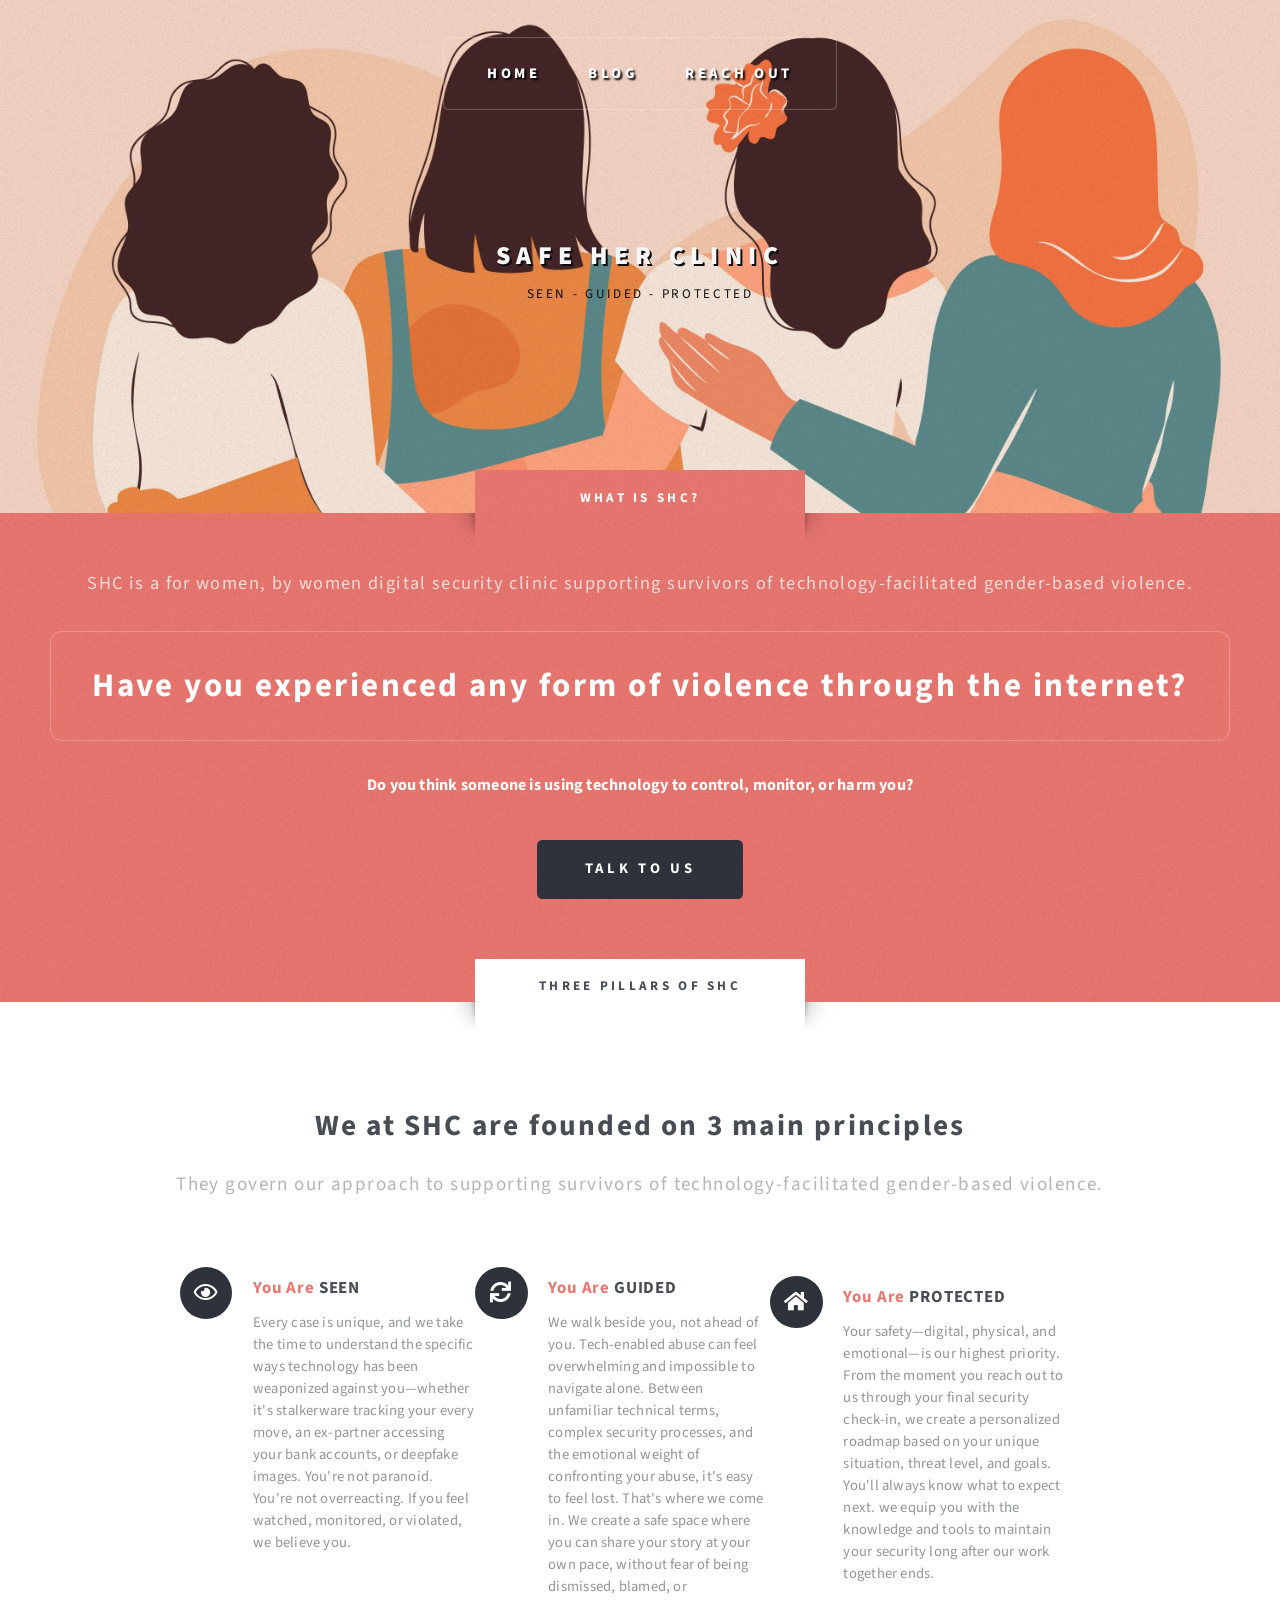
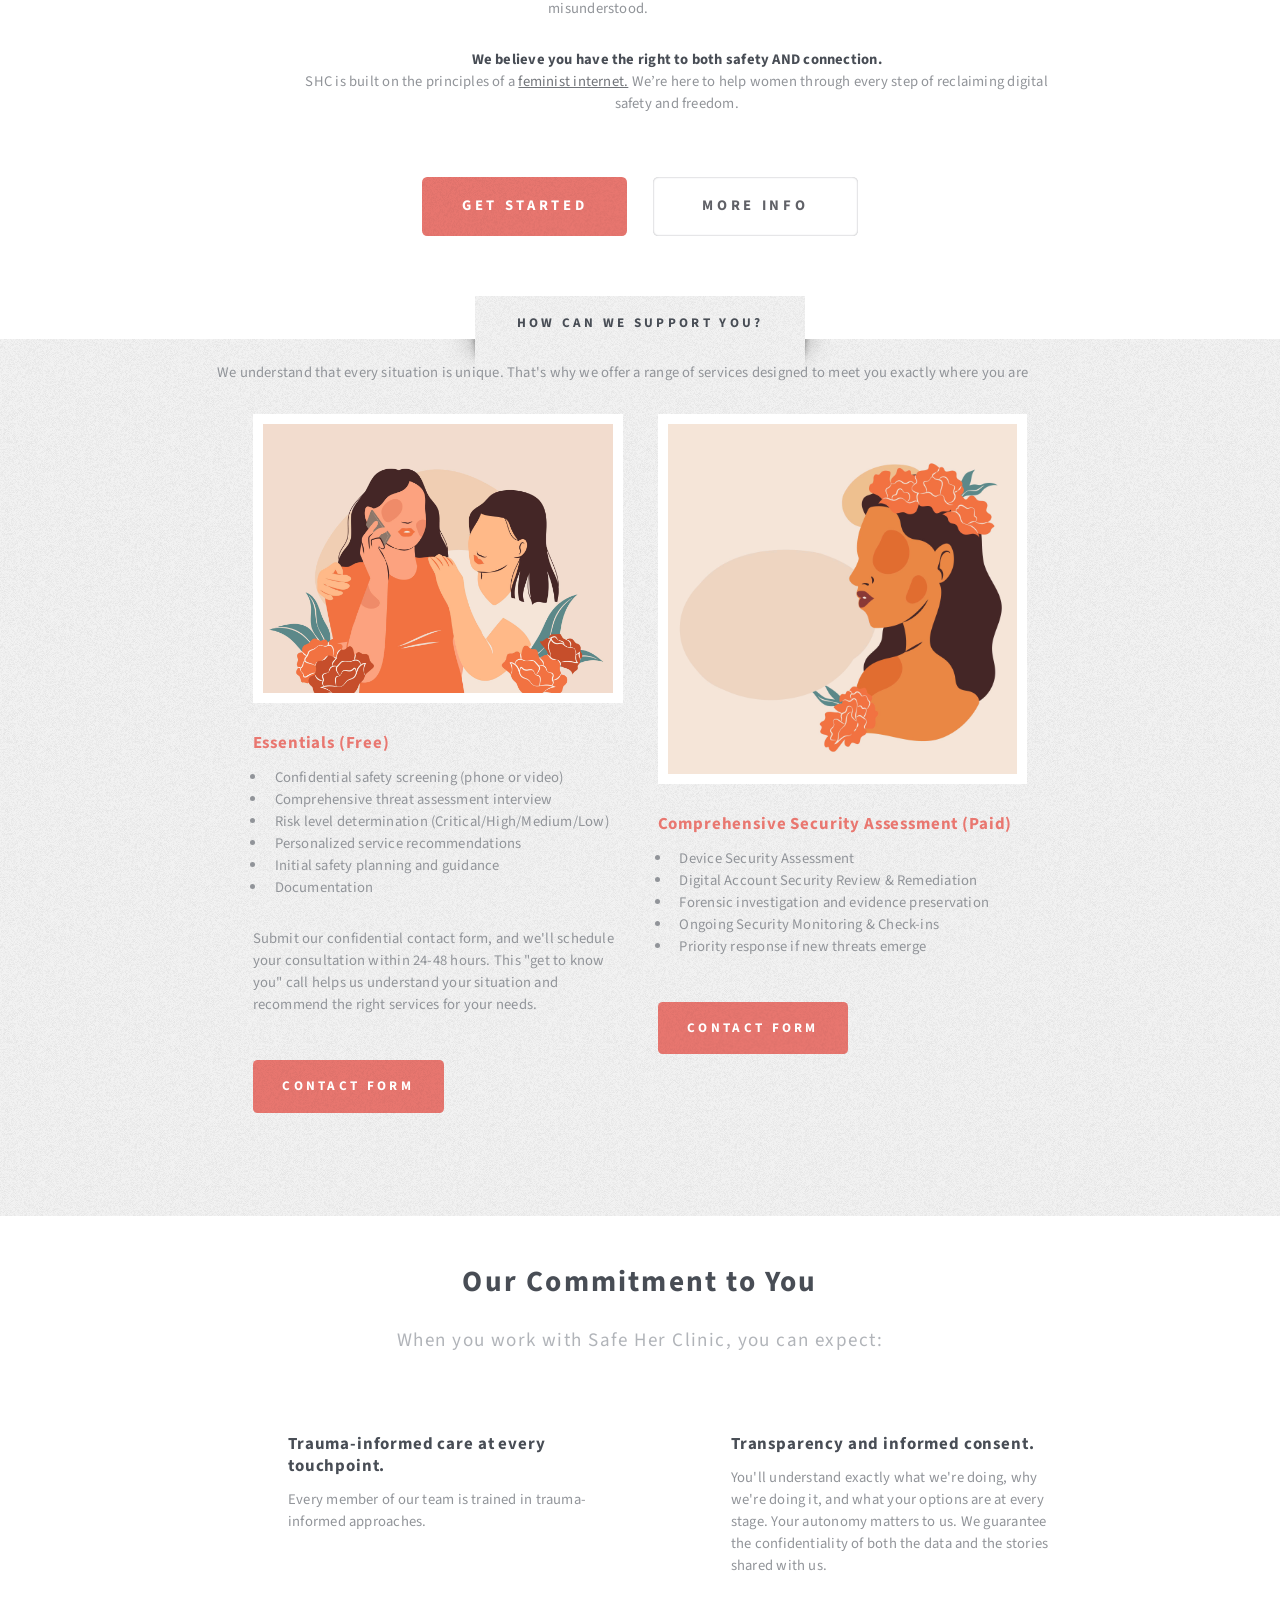
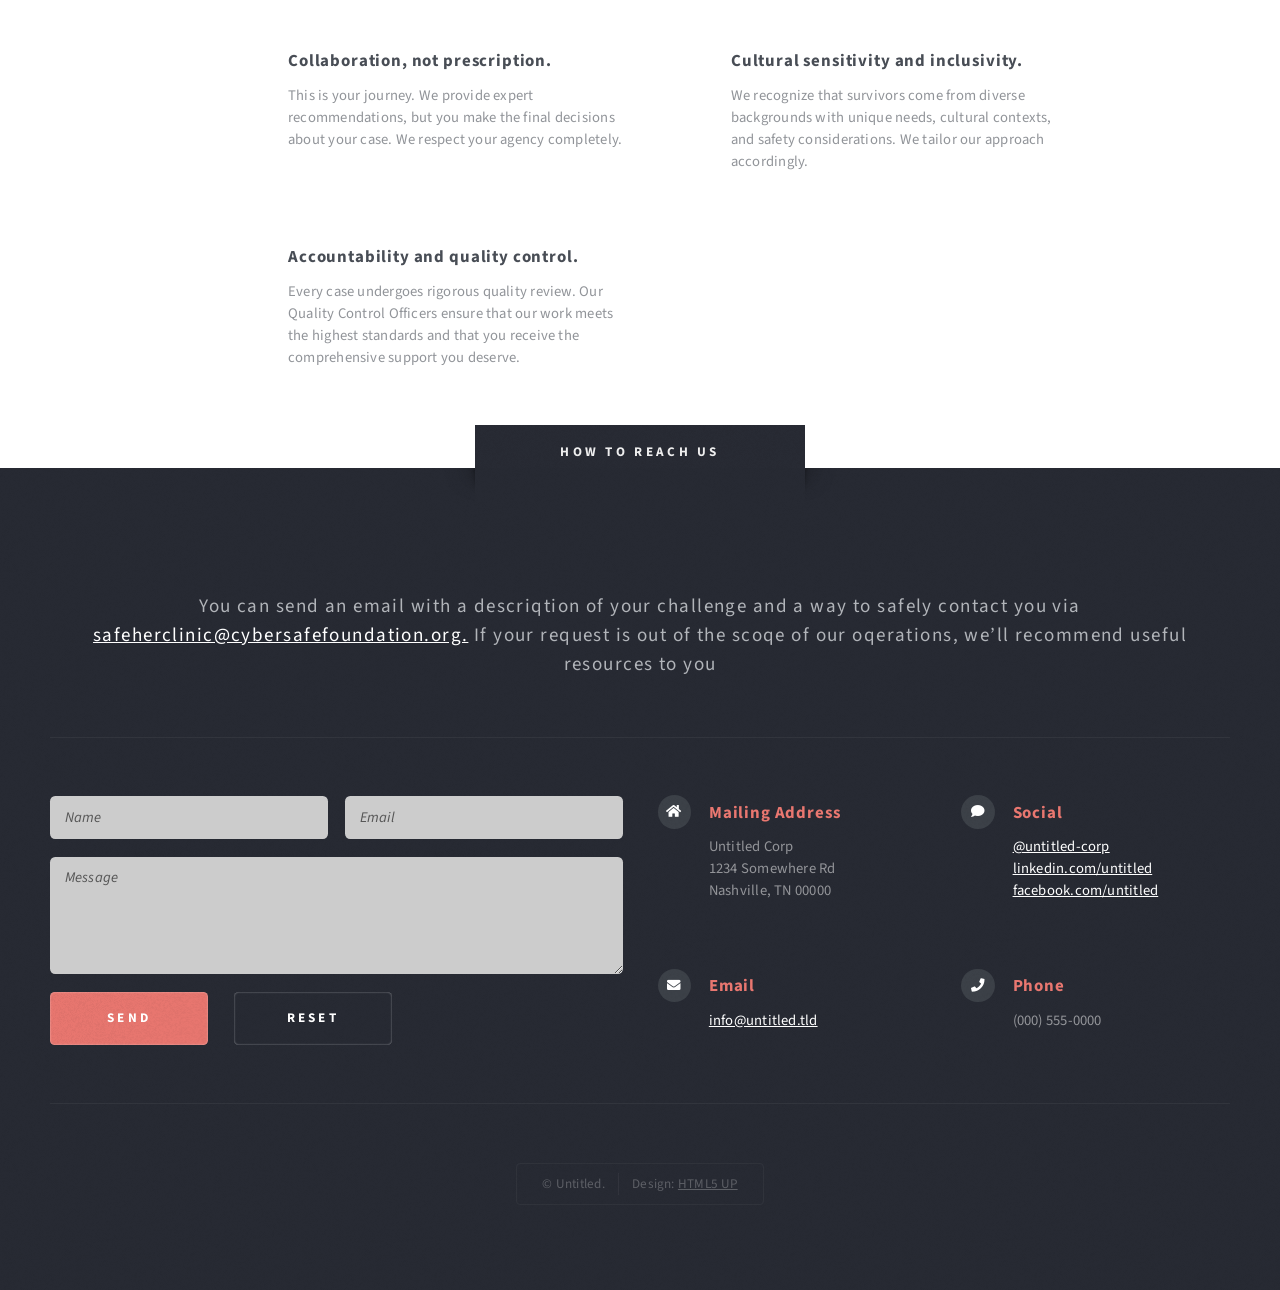
==== commit 922609f6: "changes to be committed:" ====
--- a/index.html
+++ b/index.html
@@ -27,14 +27,15 @@
 						<nav id="nav">
 							<ul>
 								<li class="current"><a href="index.html">Home</a></li>
-								<!-- <li>
-									<a href="#">Dropdown</a>
+								<li class="current"><a href="#">Blog</a></li>
+								<li>
+									<a href="#">Reach Out </a>
 									<ul>
-										<li><a href="#">Lorem ipsum</a></li>
-										<li><a href="#">Magna veroeros</a></li>
-										<li><a href="#">Etiam nisl</a></li>
+										<li><a href="#">Whatsapp</a></li>
+										<li><a href="#">Facebook</a></li>
+										<li><a href="#">Instagram</a></li>
 										<li>
-											<a href="#">Sed consequat</a>
+											<!-- <a href="#">Sed consequat</a>
 											<ul>
 												<li><a href="#">Lorem dolor</a></li>
 												<li><a href="#">Amet consequat</a></li>
@@ -60,9 +61,9 @@
 					<div class="container">
 						<p class="style1">SHC is a for women, by women digital security clinic supporting survivors of technology-facilitated gender-based violence.</p>
 						<p class="style2">
-							Have you experienced any form of violence through technology?
+							Have you experienced any form of violence through the internet?
 						</p>
-						<p class="style3"><strong>you think someone is using technology to control, monitor, or harm you?</strong></p>
+						<p class="style3"><strong>Do you think someone is using technology to control, monitor, or harm you?</strong></p>
 						<ul class="actions">
 							<li><a href="#" class="button style3 large">Talk to us</a></li>
 						</ul>
@@ -75,9 +76,9 @@
 					<div class="container">
 
 						<!-- Image -->
-							<a href="#" class="image featured">
+							<!-- <a href="#" class="image featured">
 								<img src="images/pic01.jpg" alt="" />
-							</a>
+							</a> -->
 
 						<!-- Features -->
 							<section id="features">
@@ -86,46 +87,38 @@
 									<p>They govern our approach to supporting survivors of technology-facilitated gender-based violence.</p>
 								</header>
 								<div class="feature-list">
-									<div class="row">
-										<div class="col-6 col-12-medium">
-											<section>
-												<h3 class="icon fa-eye">You Are <strong>SEEN</strong></h3>
-												<p>Every case is unique, and we take the time to understand the specific ways technology has been weaponized against you—whether it's stalkerware tracking your every move, an ex-partner accessing your bank accounts, or deepfake images. You're not paranoid. You're not overreacting. If you feel watched, monitored, or violated, we believe you.</p>
-											</section>
-										</div>
-										<div class="col-6 col-12-medium">
-											<section>
-												<h3 class="icon solid fa-sync">You Are <strong>GUIDED</strong></h3>
-												<p>We walk beside you, not ahead of you. Tech-enabled abuse can feel overwhelming and impossible to navigate alone. Between unfamiliar technical terms, complex security processes, and the emotional weight of confronting your abuse, it's easy to feel lost. That's where we come in. We create a safe space where you can share your story at your own pace, without fear of being dismissed, blamed, or misunderstood.</p>
-											</section>
-										</div>
-										<div class="col-6 col-12-medium">
-											<section>
-												<h3 class="icon solid fa-home" style="color: #FF5B23 ;">You Are <strong>PROTECTED</strong></h3>
-												<p>Your safety—digital, physical, and emotional—is our highest priority. From the moment you reach out to us through your final security check-in, we create a personalized roadmap based on your unique situation, threat level, and goals. You'll always know what to expect next. we equip you with the knowledge and tools to maintain your security long after our work together ends. You'll learn how to spot warning signs, secure your devices, and protect yourself moving forward.</p>
-											</section>
-										</div>
-										<div class="col-6 col-12-medium">
-											<section>
-												<!-- <h3 class="icon solid fa-cog">Tempus sed pretium orci</h3> -->
-												<p><strong>We believe you have the right to both safety AND connection.</strong><br>
-SHC is built on the principles of a <a href="https://www.apc.org/en/our-work/themes/feminist-internet" target="_blank">feminist internet.</a> We’re here to help women through every step of reclaiming digital safety and freedom.</p>
-											</section>
-										</div>
-										<!-- <div class="col-6 col-12-medium">
-											<section>
-												<h3 class="icon solid fa-wrench">Aliquam consequat et feugiat</h3>
-												<p>Eget mattis at, laoreet vel et velit aliquam diam ante, aliquet sit amet vulputate et magna feugiat laoreet vel velit lorem.</p>
-											</section>
-										</div>
-										<div class="col-6 col-12-medium">
-											<section>
-												<h3 class="icon solid fa-check">Dolore laoreet aliquam mattis</h3>
-												<p>Eget mattis at, laoreet vel et velit aliquam diam ante, aliquet sit amet vulputate et magna feugiat laoreet vel velit lorem.</p>
-											</section>
-										</div> -->
-									</div>
-								</div>
+    <div class="row" >
+        <div class="col-4 col-12-medium" style="padding-left: 0px;">
+            <section>
+                <h3 class="icon fa-eye">You Are <strong>SEEN</strong></h3>
+                <p>Every case is unique, and we take the time to understand the specific ways technology has been weaponized against you—whether it's stalkerware tracking your every move, an ex-partner accessing your bank accounts, or deepfake images. You're not paranoid. You're not overreacting. If you feel watched, monitored, or violated, we believe you.</p>
+            </section>
+        </div>
+
+        <div class="col-4 col-12-medium" style="padding-left: 0px;">
+            <section>
+                <h3 class="icon solid fa-sync">You Are <strong>GUIDED</strong></h3>
+                <p>We walk beside you, not ahead of you. Tech-enabled abuse can feel overwhelming and impossible to navigate alone. Between unfamiliar technical terms, complex security processes, and the emotional weight of confronting your abuse, it's easy to feel lost. That's where we come in. We create a safe space where you can share your story at your own pace, without fear of being dismissed, blamed, or misunderstood.</p>
+            </section>
+        </div>
+
+        <div class="col-4 col-12-medium" style="padding-top: 0%; padding-left: 0px;">
+            <section>
+                <h3 class="icon solid fa-home" style="color: #FF5B23;">You Are <strong>PROTECTED</strong></h3>
+                <p>Your safety—digital, physical, and emotional—is our highest priority. From the moment you reach out to us through your final security check-in, we create a personalized roadmap based on your unique situation, threat level, and goals. You'll always know what to expect next. we equip you with the knowledge and tools to maintain your security long after our work together ends.</p>
+            </section>
+        </div>
+    </div>
+
+    <div class="row">
+        <div class="col-12">
+            <section style="text-align: center; margin-top: 2em;">
+                <p><strong>We believe you have the right to both safety AND connection.</strong><br>
+                SHC is built on the principles of a <a href="https://www.apc.org/en/our-work/themes/feminist-internet" target="_blank">feminist internet.</a> We’re here to help women through every step of reclaiming digital safety and freedom.</p>
+            </section>
+        </div>
+    </div>
+</div>
 								<ul class="actions special">
 									<li><a href="#" class="button style1 large">Get Started</a></li>
 									<li><a href="#" class="button style2 large">More Info</a></li>
--- a/assets/css/main.css
+++ b/assets/css/main.css
@@ -408,7 +408,7 @@
 
 		.row {
 			margin-top: -50px;
-			margin-left: -50px;
+			margin-left: 0px;
 		}
 
 			.row > * {
@@ -1834,7 +1834,7 @@
 	}
 
 		.feature-list section {
-			border-top: solid 1px #eee;
+			/* border-top: solid 1px #eee; */
 			padding-top: 3em;
 			padding-left: 5em;
 			position: relative;
@@ -2137,11 +2137,13 @@
 
 				#nav > ul > li > a, #nav > ul > li > span {
 					display: block;
-					color: #eee;
-					color: rgba(255, 255, 255, 0.75);
+					color: #ffffff;
+					/* color: rgba(255, 255, 255, 0.75); */
 					text-transform: uppercase;
 					text-decoration: none;
-					font-size: 0.7em;
+					font-size: 1em;
+					font-weight: 800;
+					text-shadow: 2px 2px 2px black;
 					letter-spacing: 0.25em;
 					height: 5em;
 					line-height: 5em;
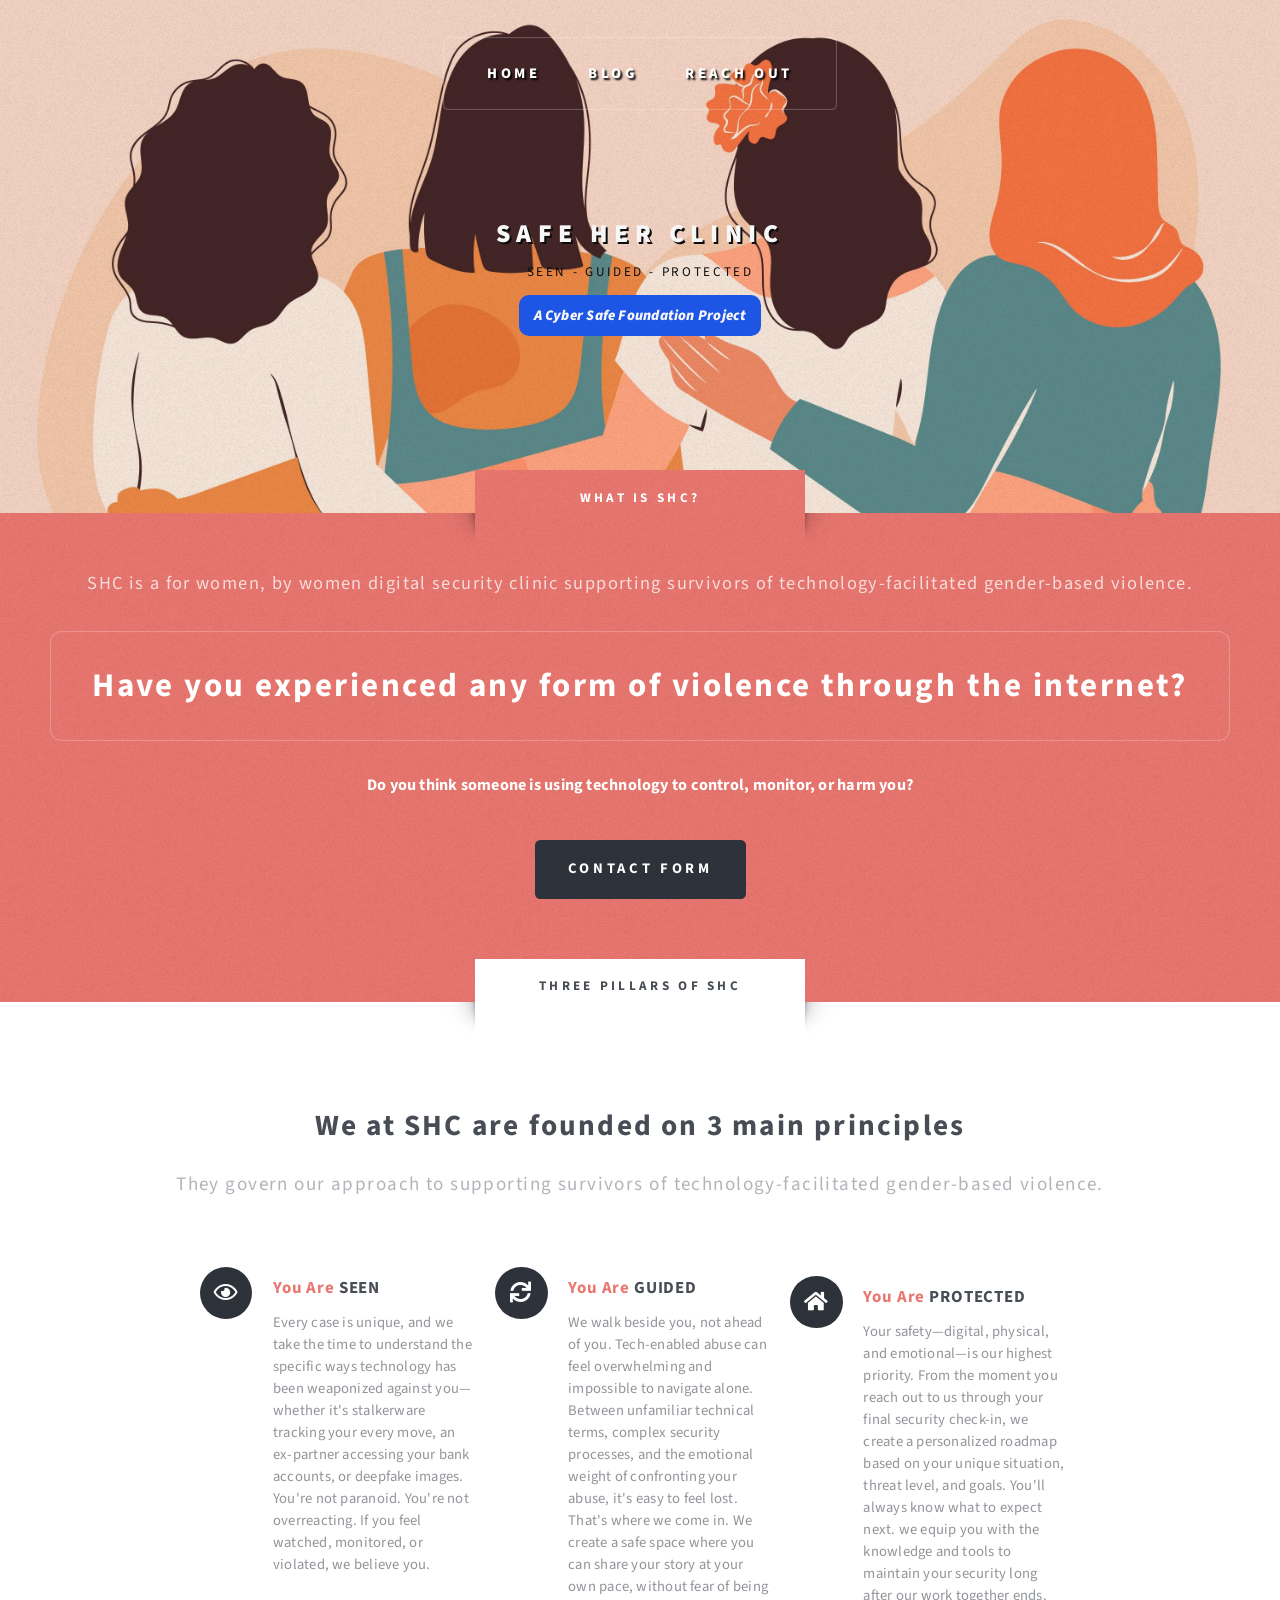
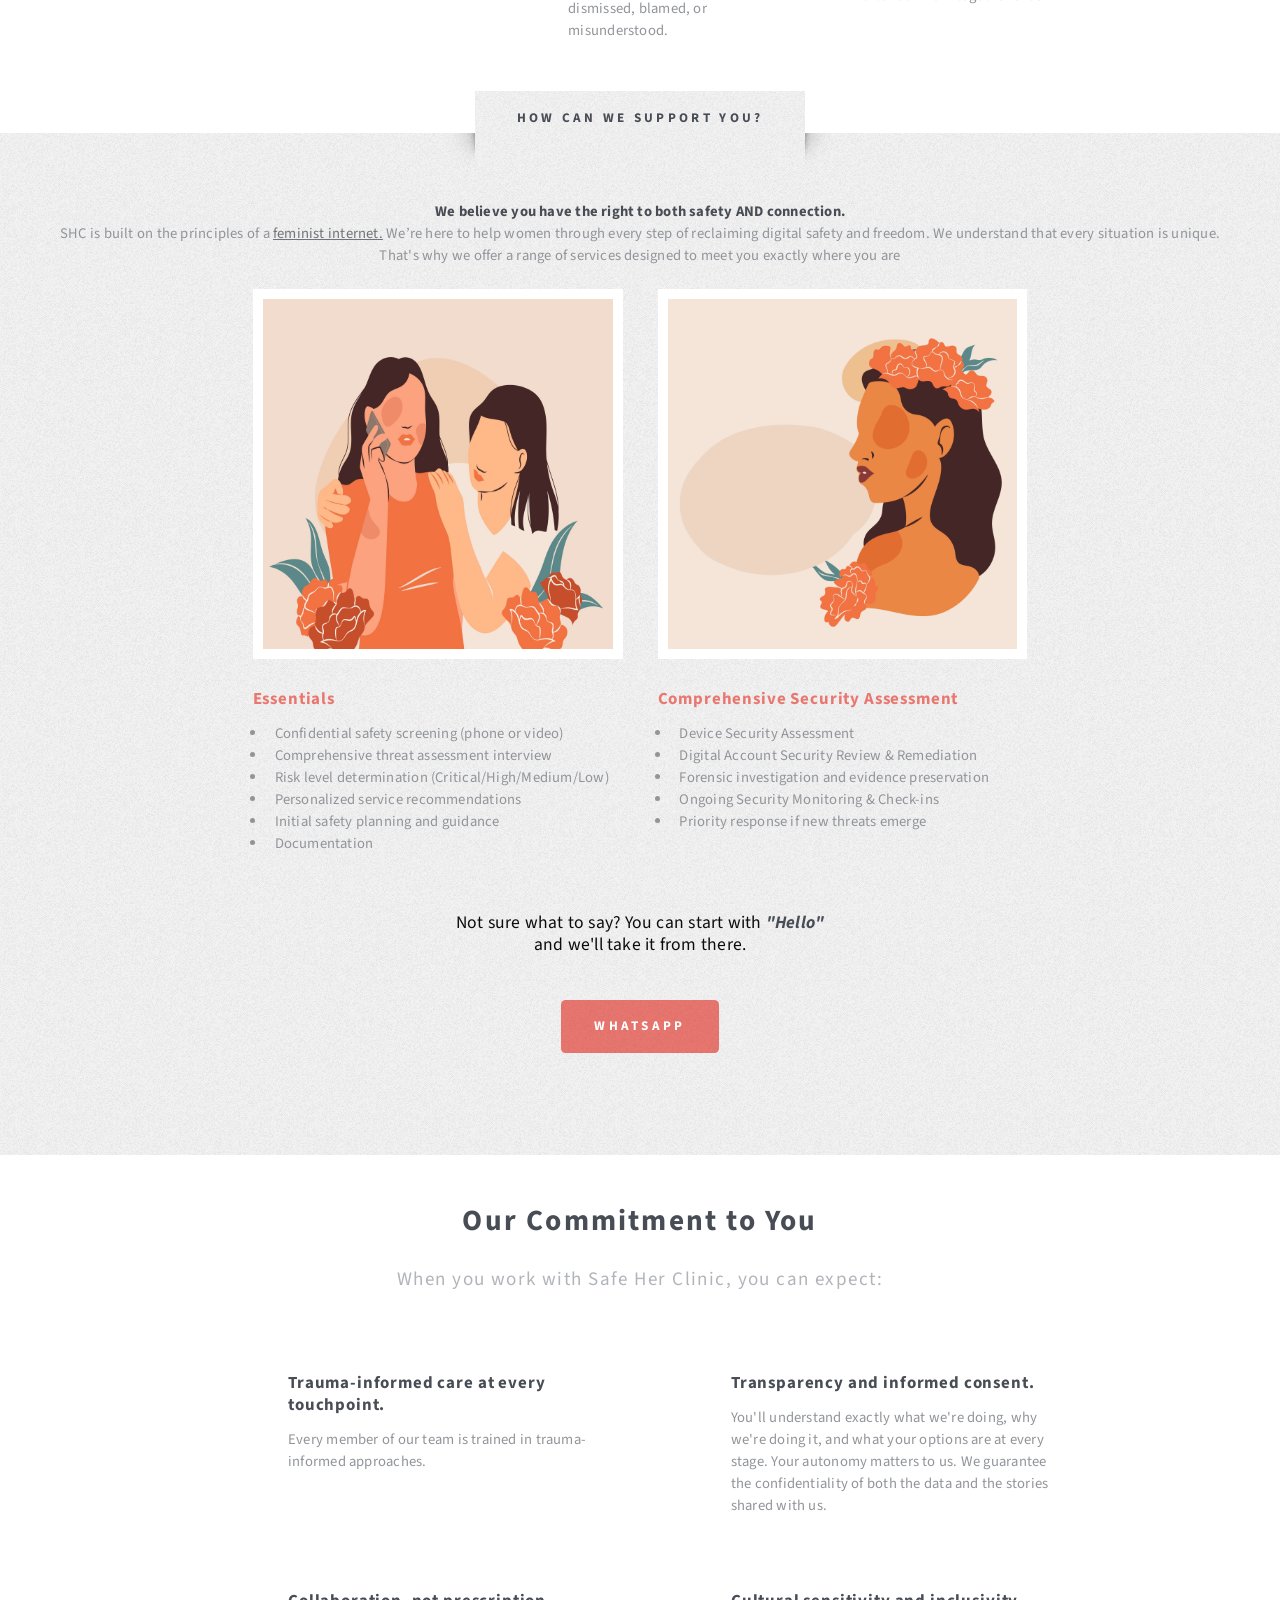
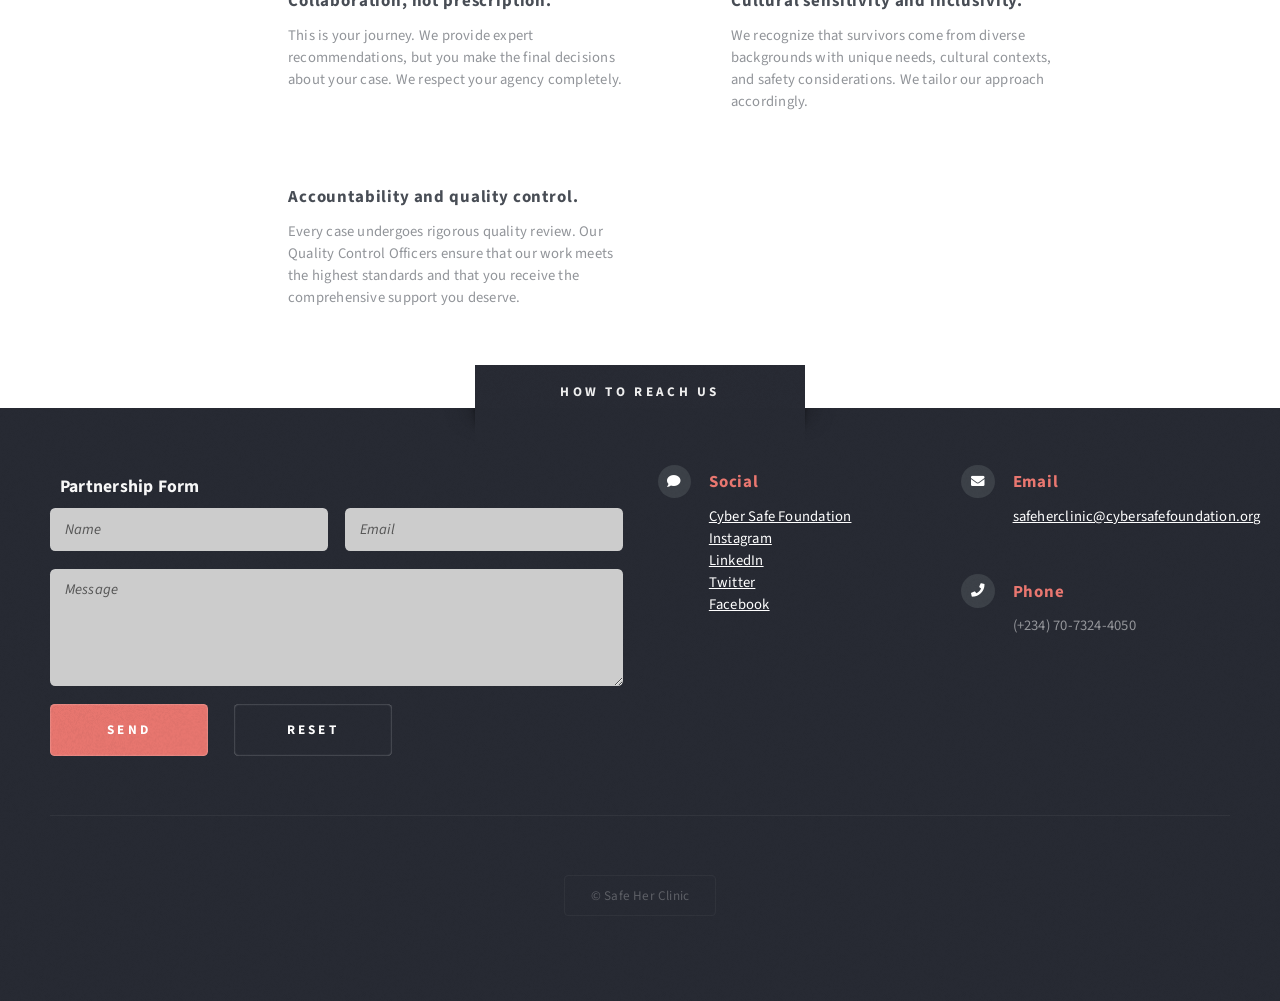
==== commit ac2e8dd7: "final touches" ====
--- a/index.html
+++ b/index.html
@@ -19,21 +19,32 @@
 
 					<!-- Logo -->
 						<div id="logo" >
-							<h1 style="color: #f7f7f7 ;  text-shadow: 2px 2px #0c0c0c;"><a href="index.html">Safe Her Clinic</a></h1>
+							<h1 style="color: #f7f7f7 ;  text-shadow: 2px 2px #0c0c0c;"><a href="index.html">Safe Her Clinic</a></h1>							
 							<p style="color: #0c0c0c;">Seen - Guided - Protected</p>
+							<br>
+							<a href="https://cybersafefoundation.org/"
+							style="
+								font-weight: 900; 
+								font-style: italic;
+								background-color: #1d55e5;
+								padding: 10px 15px;
+								text-decoration: none;
+								color: #f7f7f7;
+								border-radius: 10px;">
+								A Cyber Safe Foundation Project</a>
 						</div>
 
 					<!-- Nav -->
 						<nav id="nav">
 							<ul>
 								<li class="current"><a href="index.html">Home</a></li>
-								<li class="current"><a href="#">Blog</a></li>
+								<li class="current"><a href="https://substack.com/@safeherclinic" target="_blank">Blog</a></li>
 								<li>
 									<a href="#">Reach Out </a>
 									<ul>
-										<li><a href="#">Whatsapp</a></li>
-										<li><a href="#">Facebook</a></li>
-										<li><a href="#">Instagram</a></li>
+										<li><a href="https://wa.me/2347073244050" target="_blank">Whatsapp</a></li>
+										<li><a href="https://forms.gle/Nz4SEgwjZbosKTn6A" target="_blank">Form</a></li>
+										<li><a href="mailto:safeherclinic@cybersafefoundation.org">Email</a></li>
 										<li>
 											<!-- <a href="#">Sed consequat</a>
 											<ul>
@@ -49,7 +60,7 @@
 								</li> -->
 								<!-- <li><a href="left-sidebar.html">Left Sidebar</a></li>
 								<li><a href="right-sidebar.html">Right Sidebar</a></li> -->
-								<li><a href="#">Blog</a></li>
+								<!-- <li><a href="#">Blog</a></li> -->
 							</ul>
 						</nav>
 
@@ -65,7 +76,7 @@
 						</p>
 						<p class="style3"><strong>Do you think someone is using technology to control, monitor, or harm you?</strong></p>
 						<ul class="actions">
-							<li><a href="#" class="button style3 large">Talk to us</a></li>
+							<li><a href="https://forms.gle/Nz4SEgwjZbosKTn6A" target="_blank" class="button style3 large">Contact Form</a></li>
 						</ul>
 					</div>
 				</section>
@@ -88,21 +99,21 @@
 								</header>
 								<div class="feature-list">
     <div class="row" >
-        <div class="col-4 col-12-medium" style="padding-left: 0px;">
+        <div class="col-4 col-12-medium" style="padding-left: 20px;">
             <section>
                 <h3 class="icon fa-eye">You Are <strong>SEEN</strong></h3>
                 <p>Every case is unique, and we take the time to understand the specific ways technology has been weaponized against you—whether it's stalkerware tracking your every move, an ex-partner accessing your bank accounts, or deepfake images. You're not paranoid. You're not overreacting. If you feel watched, monitored, or violated, we believe you.</p>
             </section>
         </div>
 
-        <div class="col-4 col-12-medium" style="padding-left: 0px;">
+        <div class="col-4 col-12-medium" style="padding-left: 20px;">
             <section>
                 <h3 class="icon solid fa-sync">You Are <strong>GUIDED</strong></h3>
                 <p>We walk beside you, not ahead of you. Tech-enabled abuse can feel overwhelming and impossible to navigate alone. Between unfamiliar technical terms, complex security processes, and the emotional weight of confronting your abuse, it's easy to feel lost. That's where we come in. We create a safe space where you can share your story at your own pace, without fear of being dismissed, blamed, or misunderstood.</p>
             </section>
         </div>
 
-        <div class="col-4 col-12-medium" style="padding-top: 0%; padding-left: 0px;">
+        <div class="col-4 col-12-medium" style="padding-top: 0%; padding-left: 20px;">
             <section>
                 <h3 class="icon solid fa-home" style="color: #FF5B23;">You Are <strong>PROTECTED</strong></h3>
                 <p>Your safety—digital, physical, and emotional—is our highest priority. From the moment you reach out to us through your final security check-in, we create a personalized roadmap based on your unique situation, threat level, and goals. You'll always know what to expect next. we equip you with the knowledge and tools to maintain your security long after our work together ends.</p>
@@ -110,19 +121,12 @@
         </div>
     </div>
 
-    <div class="row">
-        <div class="col-12">
-            <section style="text-align: center; margin-top: 2em;">
-                <p><strong>We believe you have the right to both safety AND connection.</strong><br>
-                SHC is built on the principles of a <a href="https://www.apc.org/en/our-work/themes/feminist-internet" target="_blank">feminist internet.</a> We’re here to help women through every step of reclaiming digital safety and freedom.</p>
-            </section>
-        </div>
-    </div>
+    
 </div>
-								<ul class="actions special">
+								<!-- <ul class="actions special">
 									<li><a href="#" class="button style1 large">Get Started</a></li>
 									<li><a href="#" class="button style2 large">More Info</a></li>
-								</ul>
+								</ul> -->
 							</section>
 
 					</div>
@@ -130,14 +134,27 @@
 
 			<!-- Highlights -->
 				<section id="highlights" class="wrapper style3">
-					<div class="title">How Can We Support You?</div>
+					<div class="title">How Can We Support You?</div><br><br>
 					<div class="container">
-											<p class="row aln-center">We understand that every situation is unique. That's why we offer a range of services designed to meet you exactly where you are</p>
+						
+						<div class="row">
+        					<div class="col-12-medium" style="margin-top: 0px; padding-top: 0%;">
+            					<section style="text-align: center;">
+                					<p><strong>We believe you have the right to both safety AND connection.</strong><br>
+               						 SHC is built on the principles of a <a href="https://www.apc.org/en/our-work/themes/feminist-internet" target="_blank">feminist internet.</a>
+									 We’re here to help women through every step of reclaiming digital safety and freedom.
+									We understand that every situation is unique. That's why we offer a range of services designed to meet you exactly where you are
+									</p>
+								</section>
+        					</div>
+    					</div>
+						<br>
+
 						<div class="row aln-center">
 							<div class="col-4 col-12-medium">
 								<section class="highlight" style="text-align: left;">
 									<a href="#" class="image featured"><img src="images/pic02.jpg" alt="" /></a>
-									<h3><a href="#">Essentials (Free)</a></h3>
+									<h3><a href="#">Essentials</a></h3>
 									<ul>
   <li>Confidential safety screening (phone or video)</li>
   <li>Comprehensive threat assessment interview</li>
@@ -146,17 +163,12 @@
   <li>Initial safety planning and guidance</li>
   <li>Documentation</li>
 </ul>
-<p>Submit our confidential contact form, and we'll schedule your consultation within 24-48 hours. This "get to know you" call helps us understand your situation and recommend the right services for your needs.
-  	 </p>
-									<ul class="actions">
-										<li><a href="#" class="button style1">Contact Form</a></li>
-									</ul>
 								</section>
 							</div>
 							<div class="col-4 col-12-medium">
 								<section class="highlight" style="text-align: left;">
 									<a href="#" class="image featured"><img src="images/pic03.jpg" alt="" /></a>
-									<h3><a href="#">Comprehensive Security Assessment (Paid)</a></h3>
+									<h3><a href="#">Comprehensive Security Assessment</a></h3>
 									<ul>
   <li>Device Security Assessment</li>
   <li>Digital Account Security Review &amp; Remediation</li>
@@ -164,9 +176,9 @@
   <li>Ongoing Security Monitoring &amp; Check-ins</li>
   <li>Priority response if new threats emerge</li>
 </ul>
-									<ul class="actions">
+									<!-- <ul class="actions">
 										<li><a href="#" class="button style1">Contact Form</a></li>
-									</ul>
+									</ul> -->
 								</section>
 							</div>
 							<!-- <div class="col-4 col-12-medium">
@@ -180,6 +192,22 @@
 								</section>
 							</div> -->
 						</div>
+					</div><br>
+
+					<div class="row aln-center" style="width: 90%; margin: auto;">
+							<div class="col-4 col-12-medium" style="padding-left: 0px;">
+								<section class="highlight" style="text-align: center;">
+						<p style="font-size: larger; color: #0c0c0c;">
+							Not sure what to say? You can start with
+							 <strong style="font-style: italic;">"Hello"</strong>
+							 and we'll take it from there.
+						</p>
+									<ul class="actions" >
+										<li><a href="https://wa.me/2347073244050" target="_blank" class="button style1 medium">Whatsapp</a></li>
+									</ul>
+
+					</section>
+					</div>
 					</div>
 				</section>
 
@@ -238,20 +266,25 @@
 				<section id="footer" class="wrapper">
 					<div class="title">How To Reach us</div>
 					<div class="container">
-						<header class="style1">
-							<!-- <h2>Ipsum sapien elementum portitor?</h2> -->
+						<!-- <header class="style1">
+							<h2>Ipsum sapien elementum portitor?</h2>
 							<p>
 								You can send an email with a descriqtion of your challenge and a way to safely contact you via 
 								<a href="mailto:safeherclinic@cybersafefoundation.org">safeherclinic@cybersafefoundation.org.</a>
 								If your request is out of the scoqe of our oqerations, we’ll recommend useful resources to you
 							</p>
-						</header>
+						</header> -->
 						<div class="row">
 							<div class="col-6 col-12-medium">
 
 								<!-- Contact Form -->
 									<section>
-										<form method="post" action="#">
+										<h1 style="color: #f7f7f7;
+													font-size: larger;
+													padding: 10px;">
+											Partnership Form
+										</h1>
+										<form method="post" action="https://formspree.io/f/xpqjebll">
 											<div class="row gtr-50">
 												<div class="col-6 col-12-small">
 													<input type="text" name="name" id="contact-name" placeholder="Name" />
@@ -278,7 +311,7 @@
 								<!-- Contact -->
 									<section class="feature-list small">
 										<div class="row">
-											<div class="col-6 col-12-small">
+											<!-- <div class="col-6 col-12-small">
 												<section>
 													<h3 class="icon solid fa-home">Mailing Address</h3>
 													<p>
@@ -287,14 +320,16 @@
 														Nashville, TN 00000
 													</p>
 												</section>
-											</div>
+											</div> -->
 											<div class="col-6 col-12-small">
 												<section>
 													<h3 class="icon solid fa-comment">Social</h3>
-													<p>
-														<a href="#">@untitled-corp</a><br />
-														<a href="#">linkedin.com/untitled</a><br />
-														<a href="#">facebook.com/untitled</a>
+														<p>
+														<a href="https://cybersafefoundation.org/">Cyber Safe Foundation</a><br />
+														<a href="https://www.instagram.com/cybersafehq/">Instagram</a><br />
+														<a href="https://www.linkedin.com/company/cybersafefoundation/">LinkedIn</a><br>
+														<a href="https://x.com/cybersafehq">Twitter</a><br>
+														<a href="https://facebook.com/cybersafefoundation">Facebook</a>
 													</p>
 												</section>
 											</div>
@@ -302,18 +337,18 @@
 												<section>
 													<h3 class="icon solid fa-envelope">Email</h3>
 													<p>
-														<a href="#">info@untitled.tld</a>
+														<a href="mailto:safeherclinic@cybersafefoundation.org">safeherclinic@cybersafefoundation.org</a>
 													</p>
 												</section>
-											</div>
-											<div class="col-6 col-12-small">
+
 												<section>
 													<h3 class="icon solid fa-phone">Phone</h3>
 													<p>
-														(000) 555-0000
+														(+234) 70-7324-4050
 													</p>
 												</section>
-											</div>
+												</div>
+											
 										</div>
 									</section>
 
@@ -321,7 +356,8 @@
 						</div>
 						<div id="copyright">
 							<ul>
-								<li>&copy; Untitled.</li><li>Design: <a href="http://html5up.net">HTML5 UP</a></li>
+								<li>&copy; Safe Her Clinic</li>
+								<!-- <li>Design: <a href="http://html5up.net">HTML5 UP</a></li> -->
 							</ul>
 						</div>
 					</div>
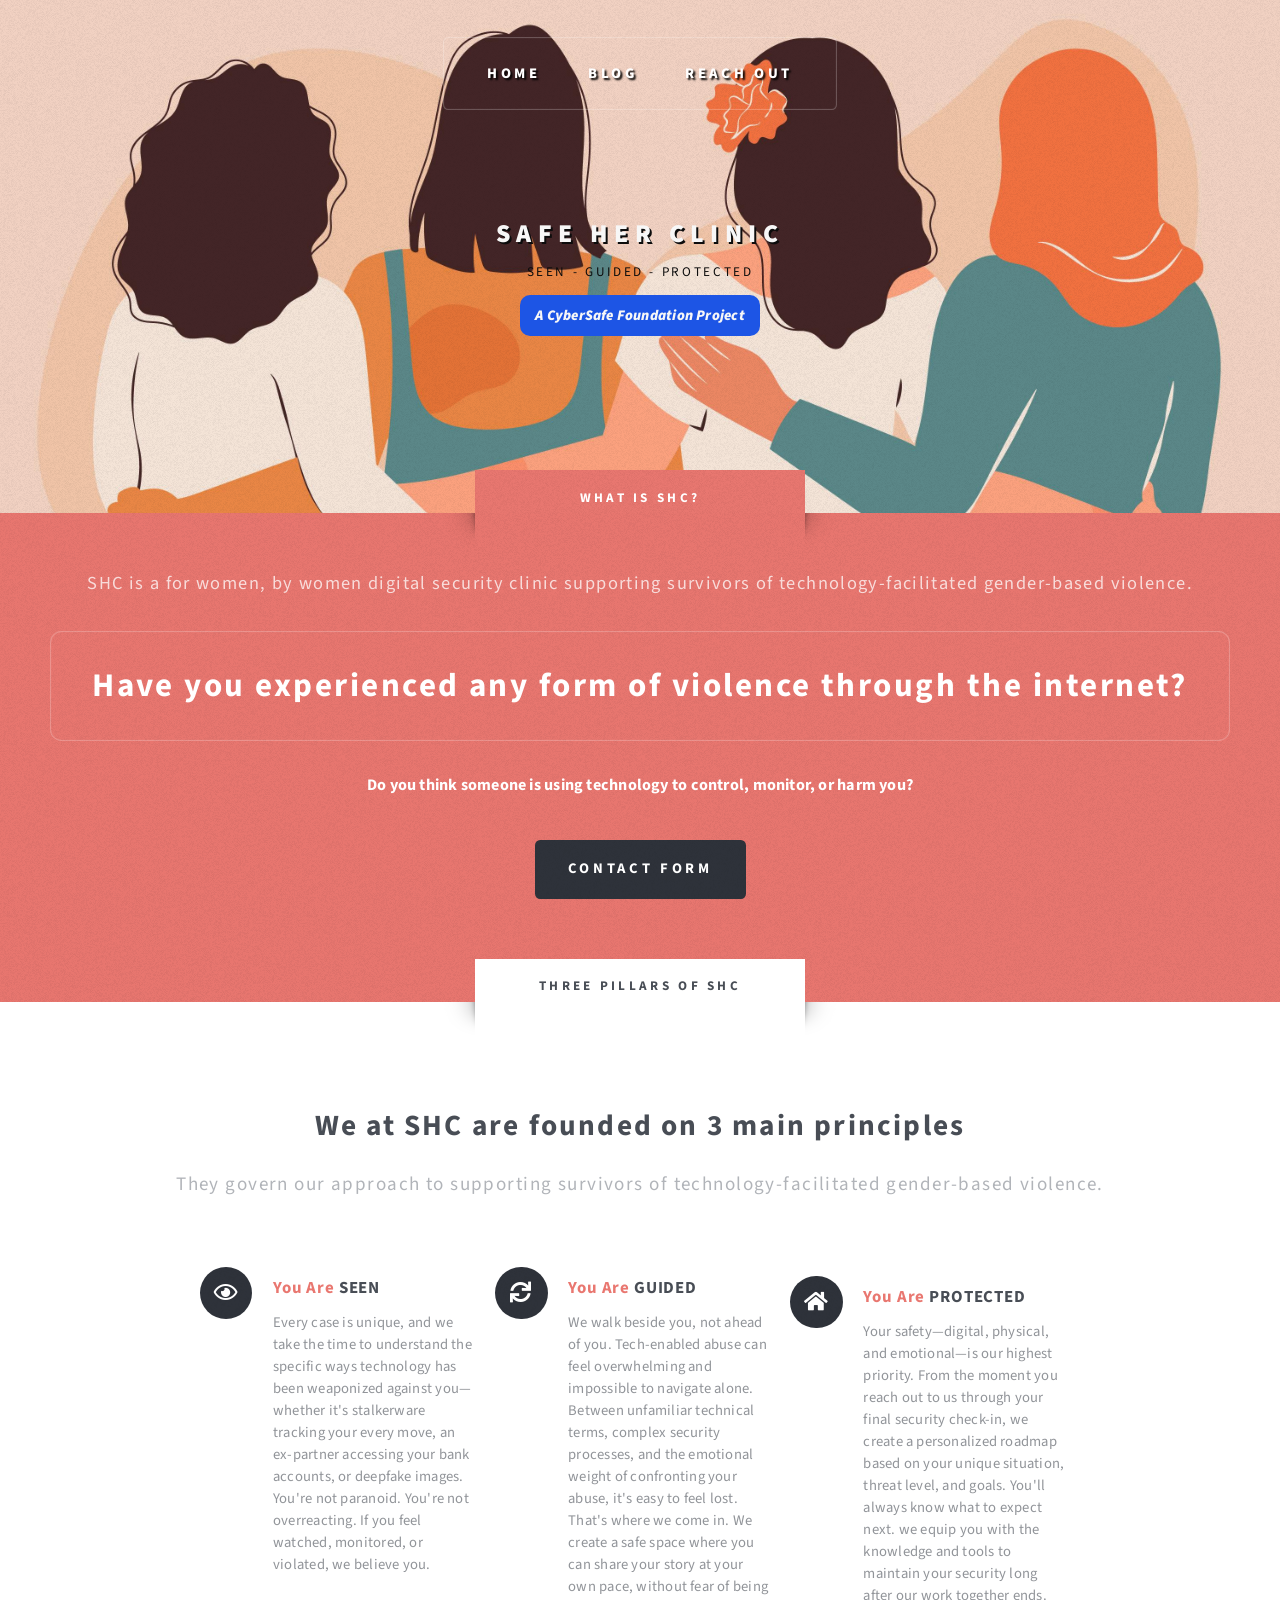
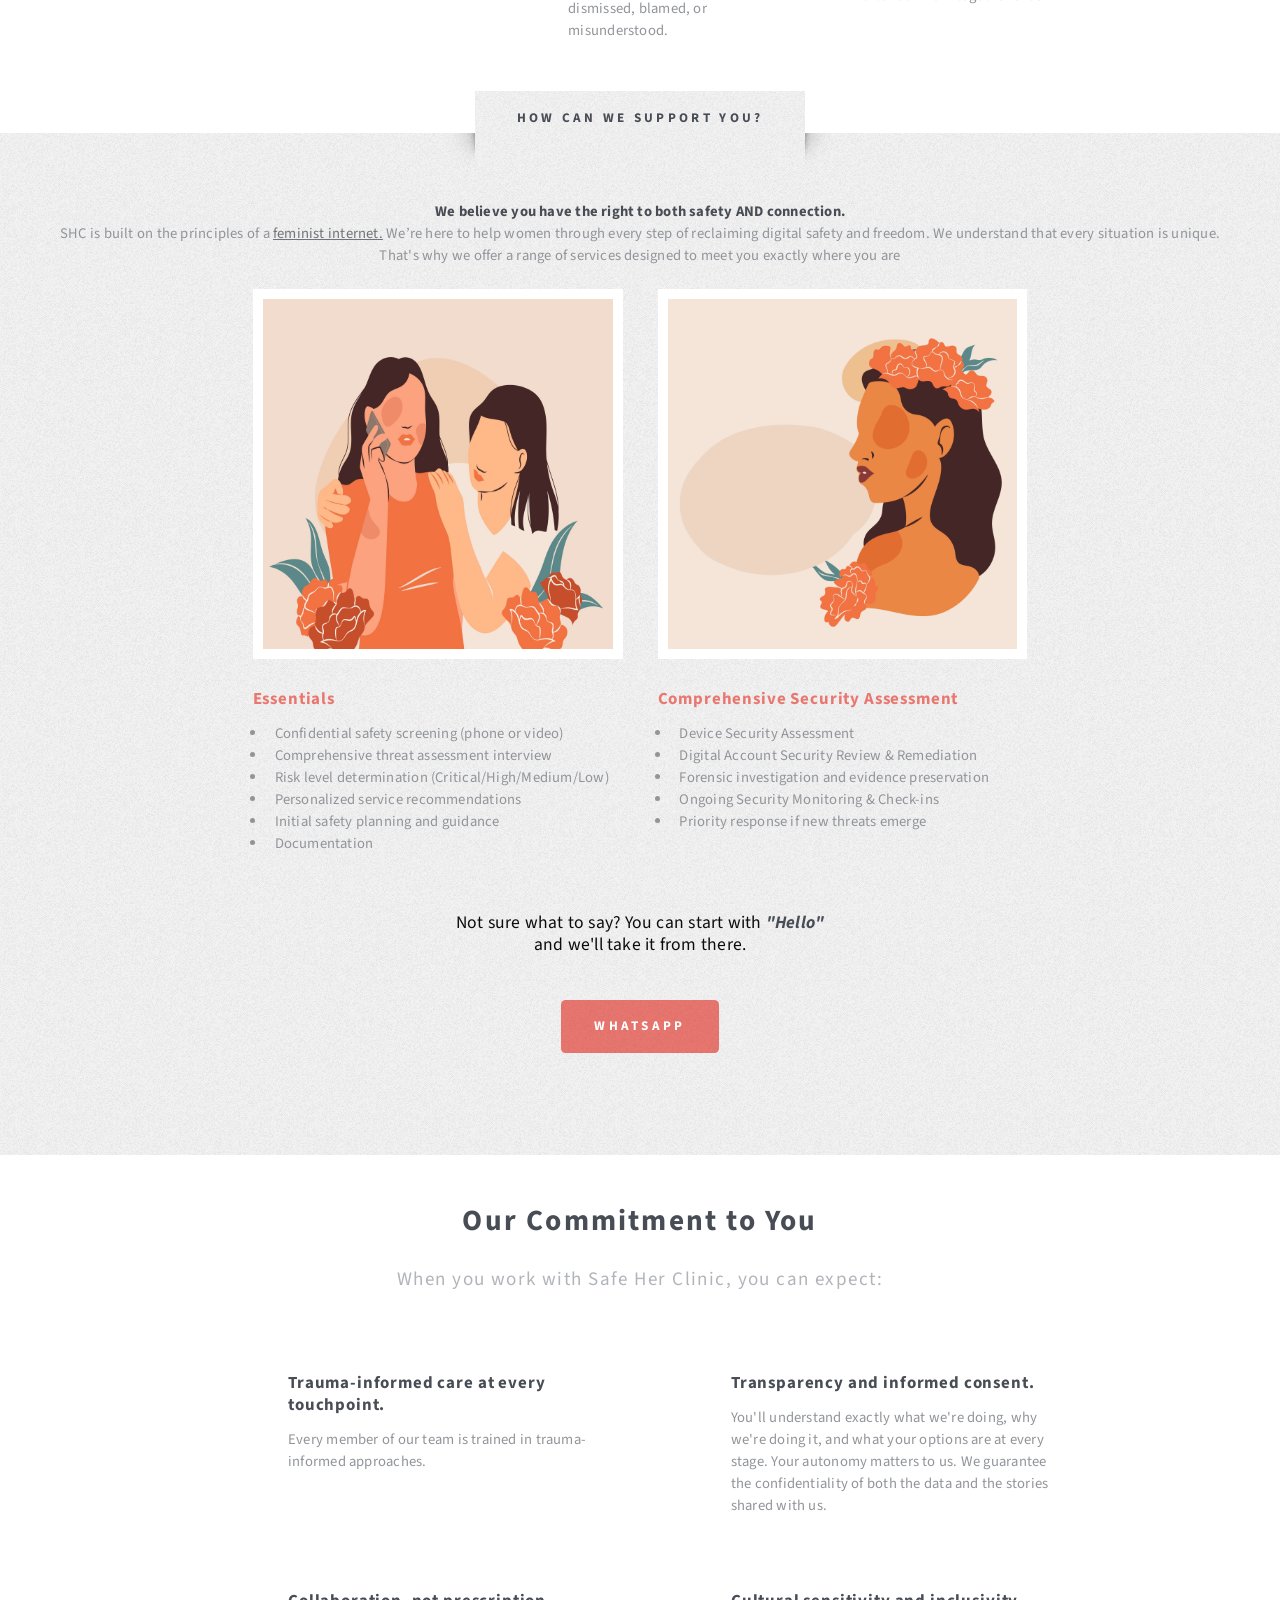
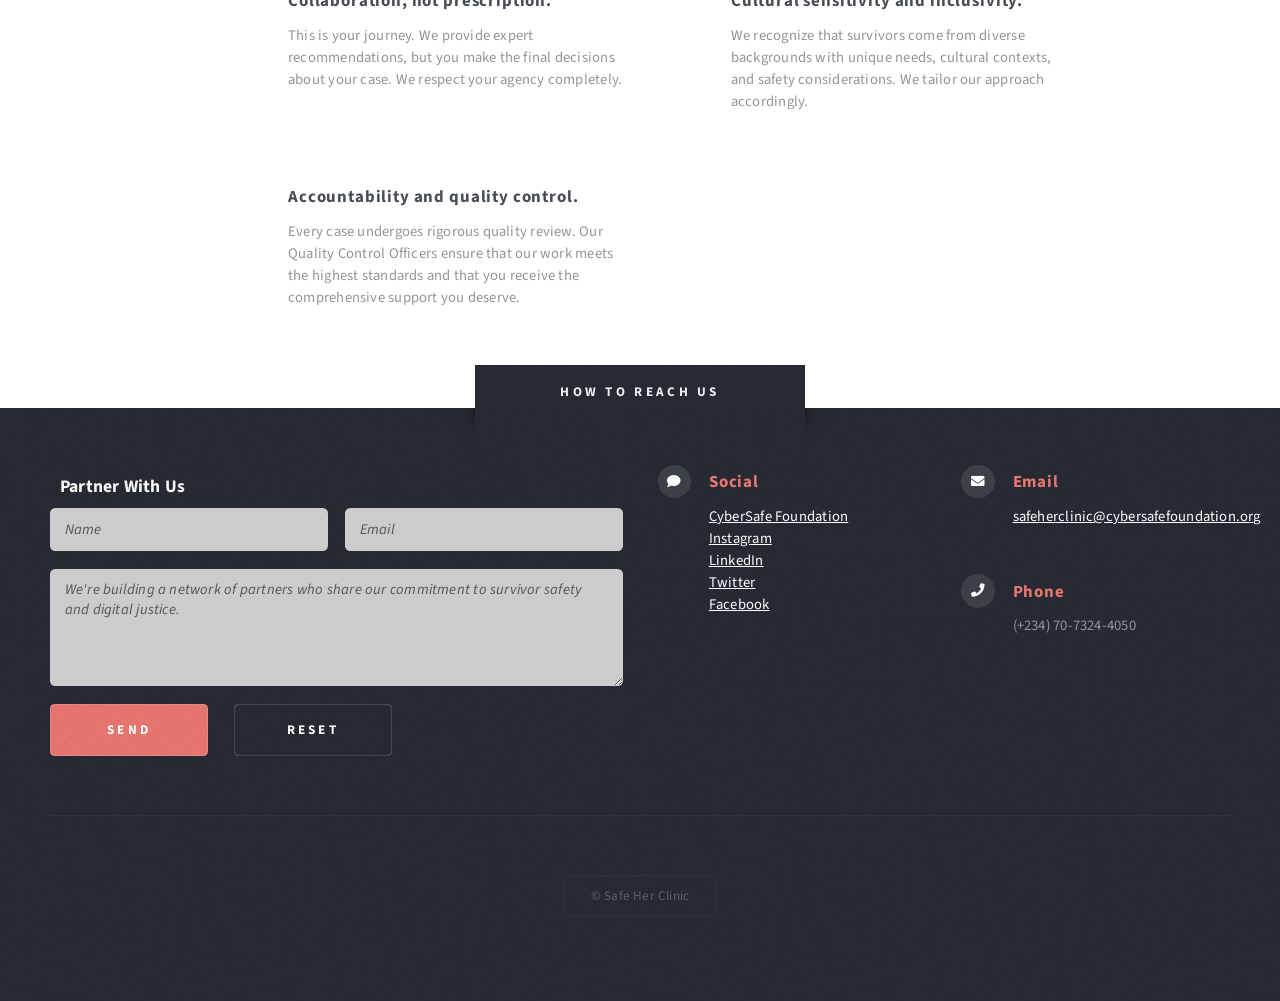
==== commit cd871b80: "little changes" ====
--- a/index.html
+++ b/index.html
@@ -31,7 +31,7 @@
 								text-decoration: none;
 								color: #f7f7f7;
 								border-radius: 10px;">
-								A Cyber Safe Foundation Project</a>
+								A CyberSafe Foundation Project</a>
 						</div>
 
 					<!-- Nav -->
@@ -282,7 +282,7 @@
 										<h1 style="color: #f7f7f7;
 													font-size: larger;
 													padding: 10px;">
-											Partnership Form
+											Partner With Us
 										</h1>
 										<form method="post" action="https://formspree.io/f/xpqjebll">
 											<div class="row gtr-50">
@@ -293,7 +293,8 @@
 													<input type="text" name="email" id="contact-email" placeholder="Email" />
 												</div>
 												<div class="col-12">
-													<textarea name="message" id="contact-message" placeholder="Message" rows="4"></textarea>
+													<textarea name="message" id="contact-message" placeholder="We're building a network of partners who share our commitment to survivor safety and digital justice."
+													 rows="4"></textarea>
 												</div>
 												<div class="col-12">
 													<ul class="actions">
@@ -325,7 +326,7 @@
 												<section>
 													<h3 class="icon solid fa-comment">Social</h3>
 														<p>
-														<a href="https://cybersafefoundation.org/">Cyber Safe Foundation</a><br />
+														<a href="https://cybersafefoundation.org/">CyberSafe Foundation</a><br />
 														<a href="https://www.instagram.com/cybersafehq/">Instagram</a><br />
 														<a href="https://www.linkedin.com/company/cybersafefoundation/">LinkedIn</a><br>
 														<a href="https://x.com/cybersafehq">Twitter</a><br>
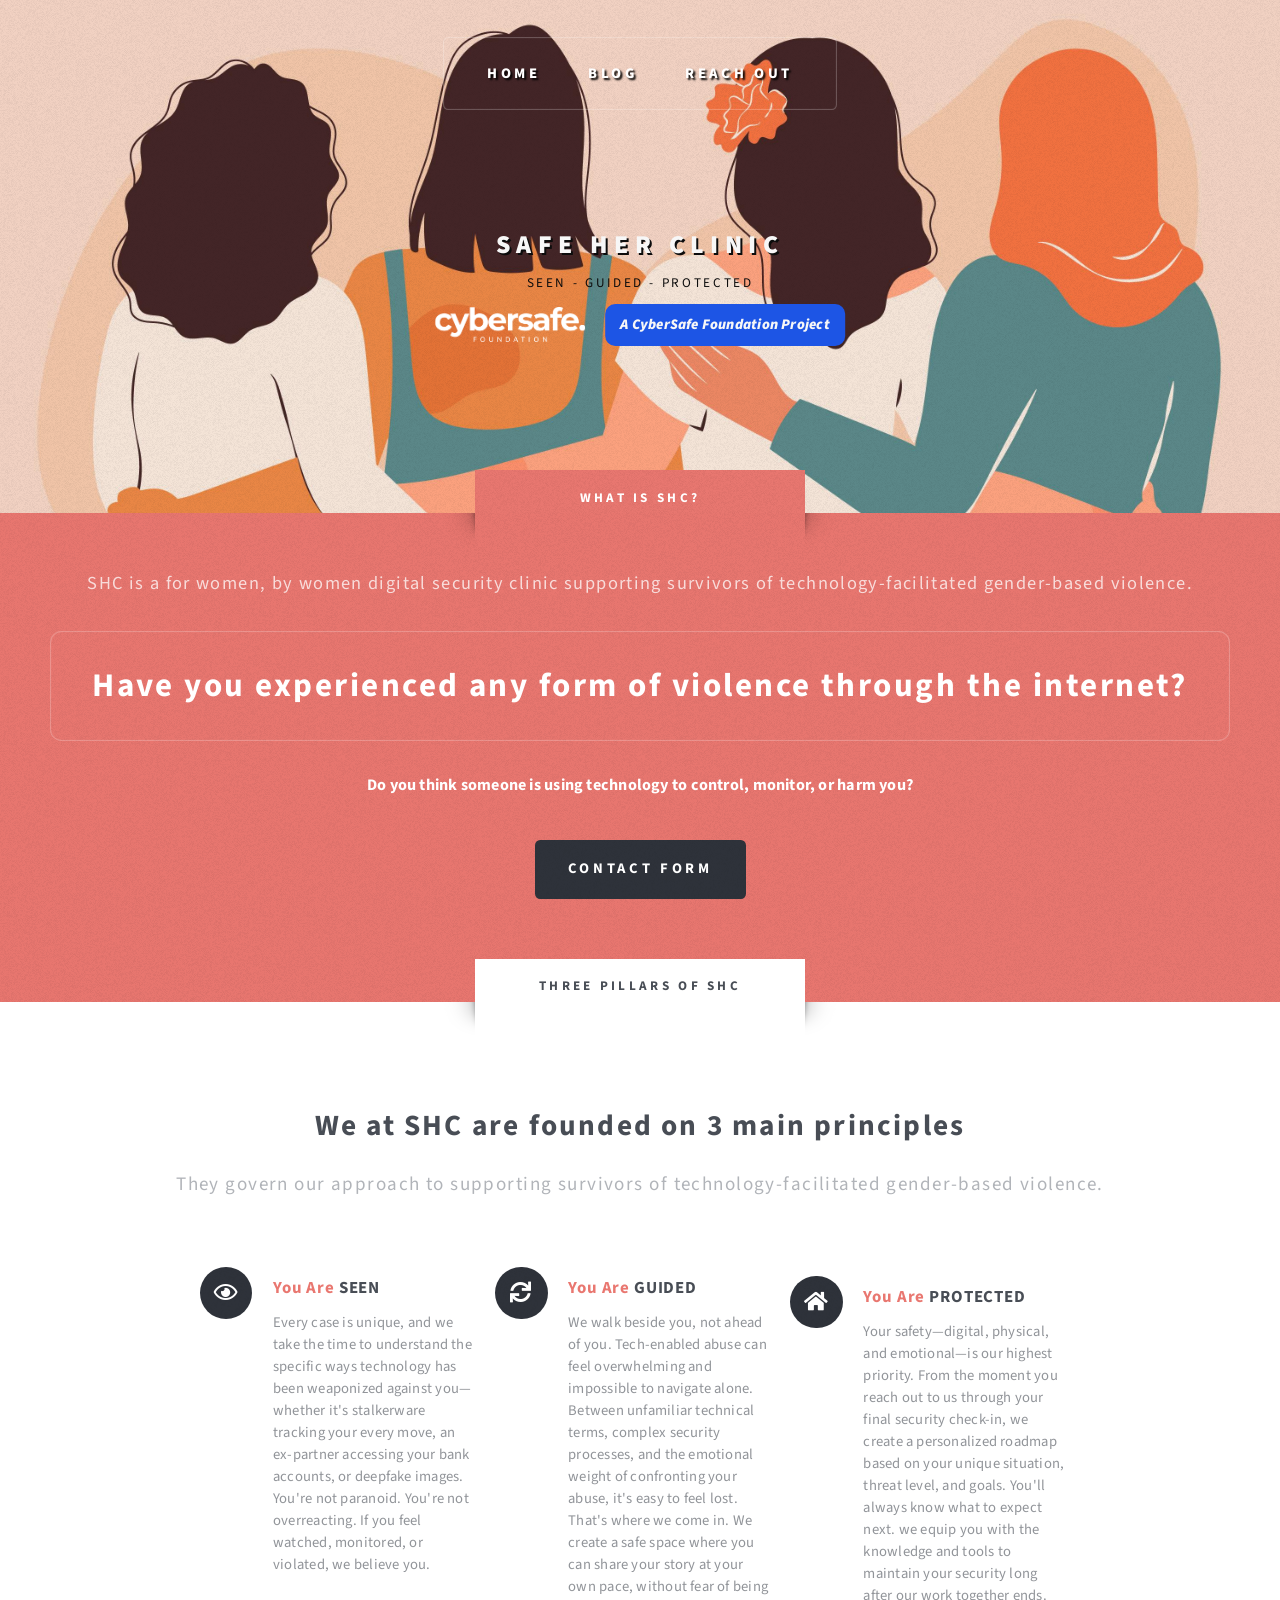
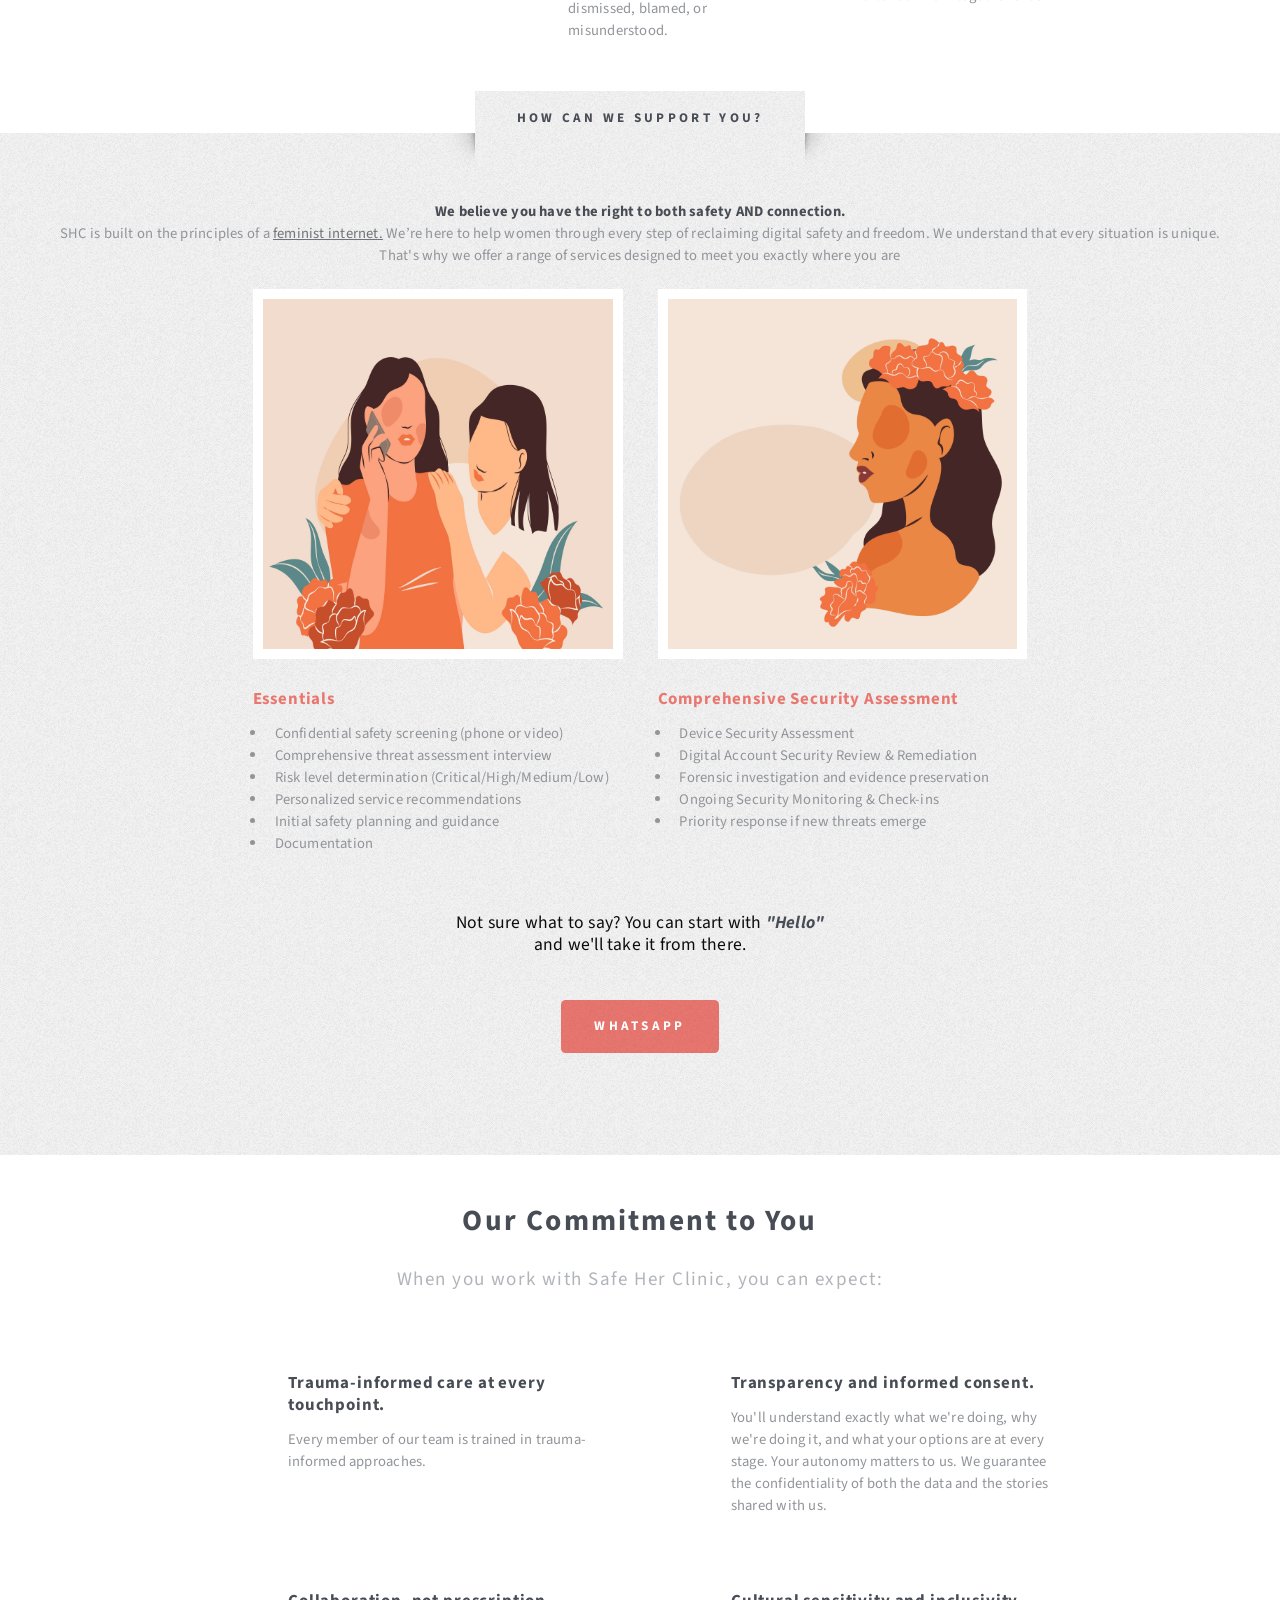
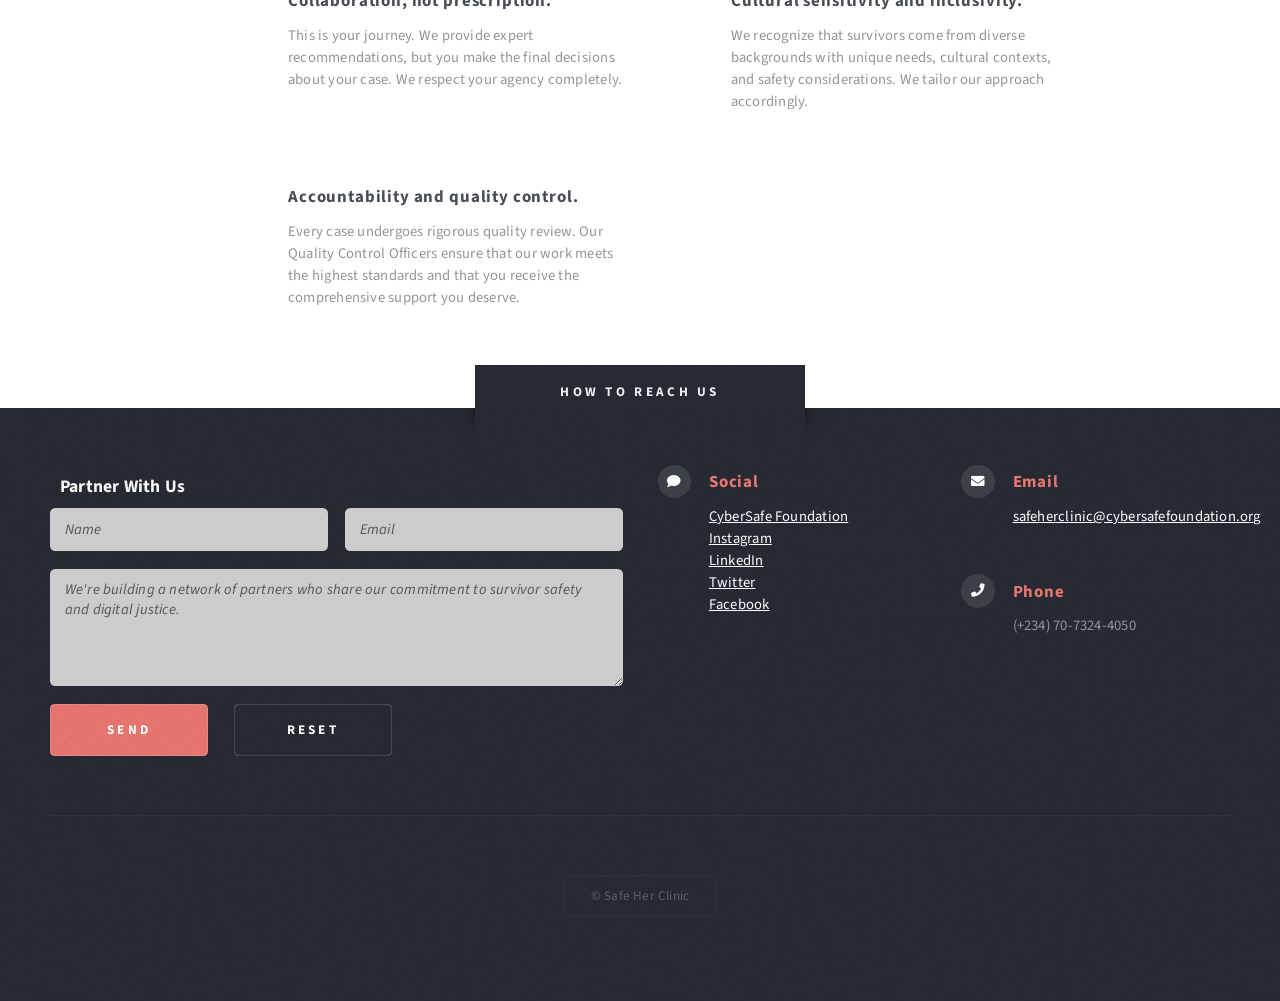
==== commit 92af4277: "added cyber safe logo" ====
--- a/index.html
+++ b/index.html
@@ -22,6 +22,23 @@
 							<h1 style="color: #f7f7f7 ;  text-shadow: 2px 2px #0c0c0c;"><a href="index.html">Safe Her Clinic</a></h1>							
 							<p style="color: #0c0c0c;">Seen - Guided - Protected</p>
 							<br>
+
+							<div 
+							style="
+								display: flex; 
+								align-items: center; 
+								gap: 20px; 
+								position: absolute; 
+								top: 110%; 
+								left: 50%; 
+								transform: translate(-50%, -50%);">
+
+									<img src="/images/csf2.png" alt="csf logo" 
+							style="
+								width: 150px;
+								height: auto;
+								border-radius: 10px;">
+
 							<a href="https://cybersafefoundation.org/"
 							style="
 								font-weight: 900; 
@@ -32,6 +49,8 @@
 								color: #f7f7f7;
 								border-radius: 10px;">
 								A CyberSafe Foundation Project</a>
+							</div>
+						
 						</div>
 
 					<!-- Nav -->
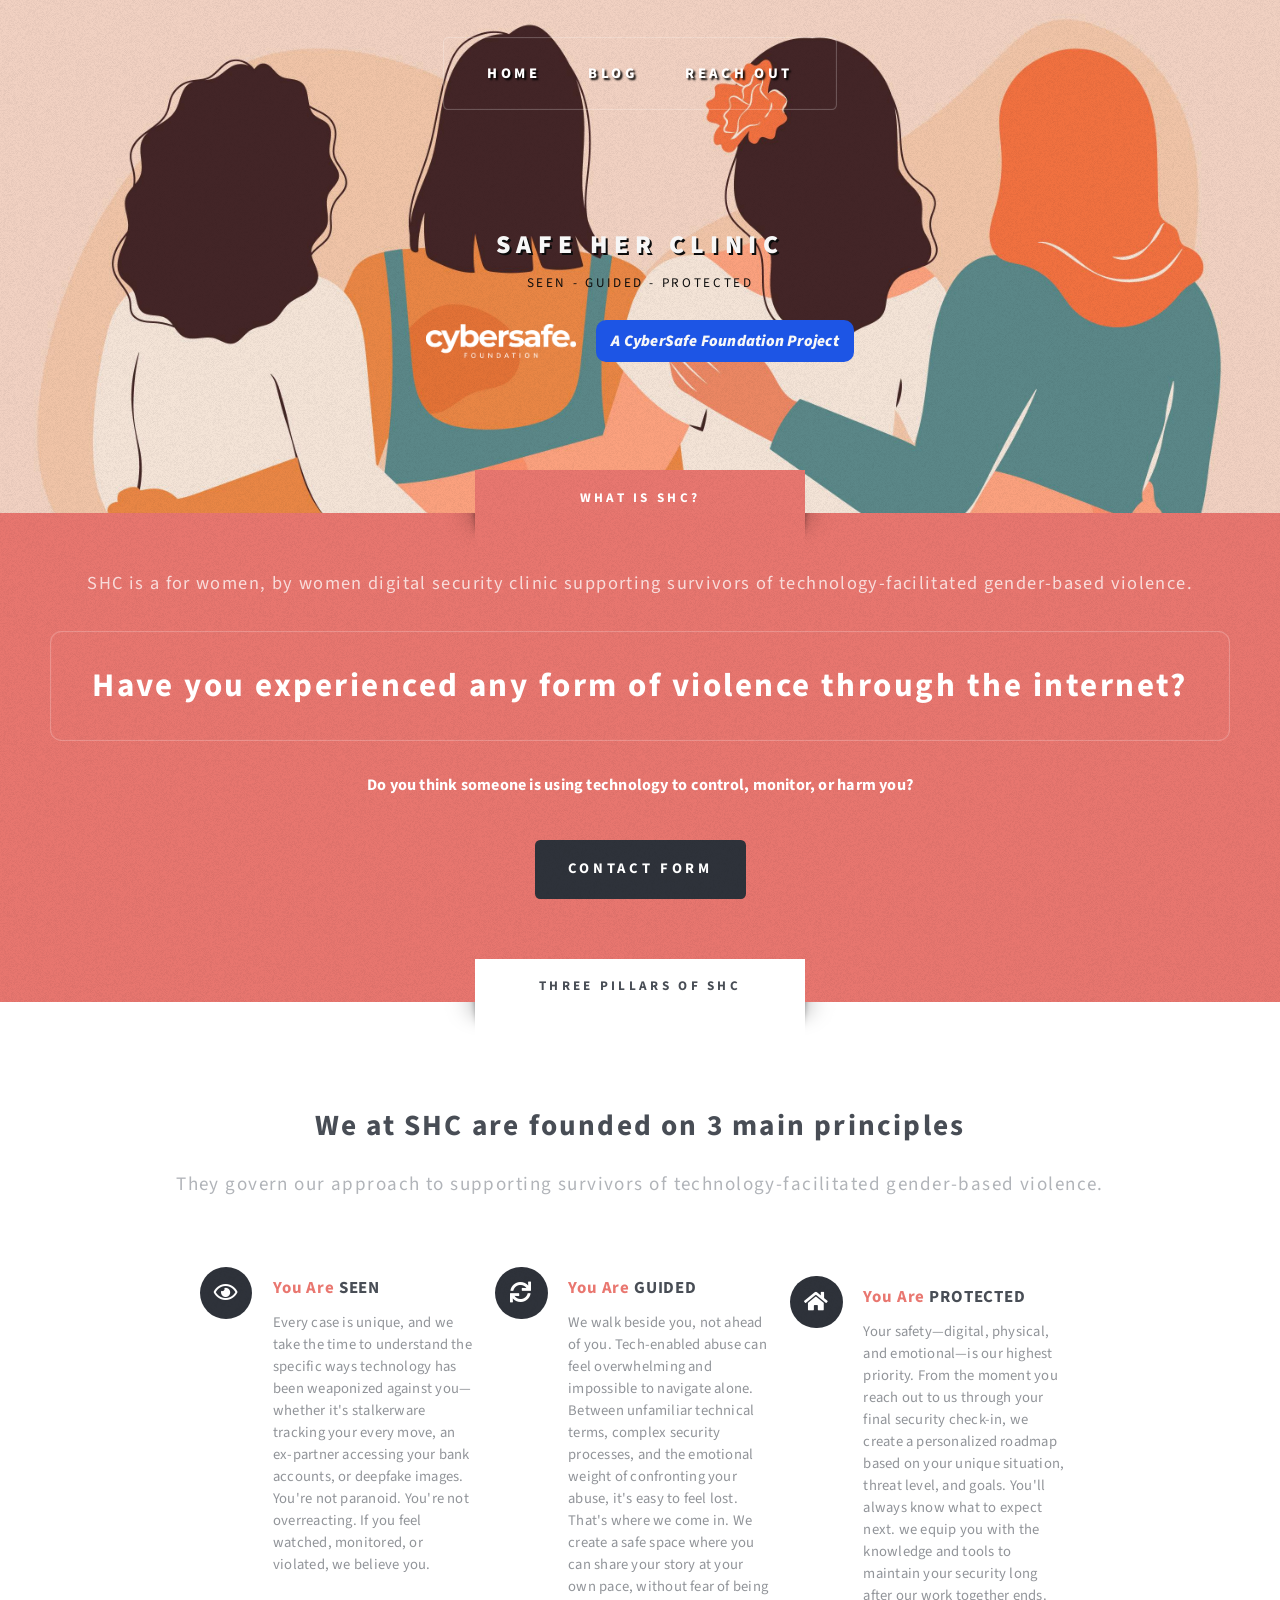
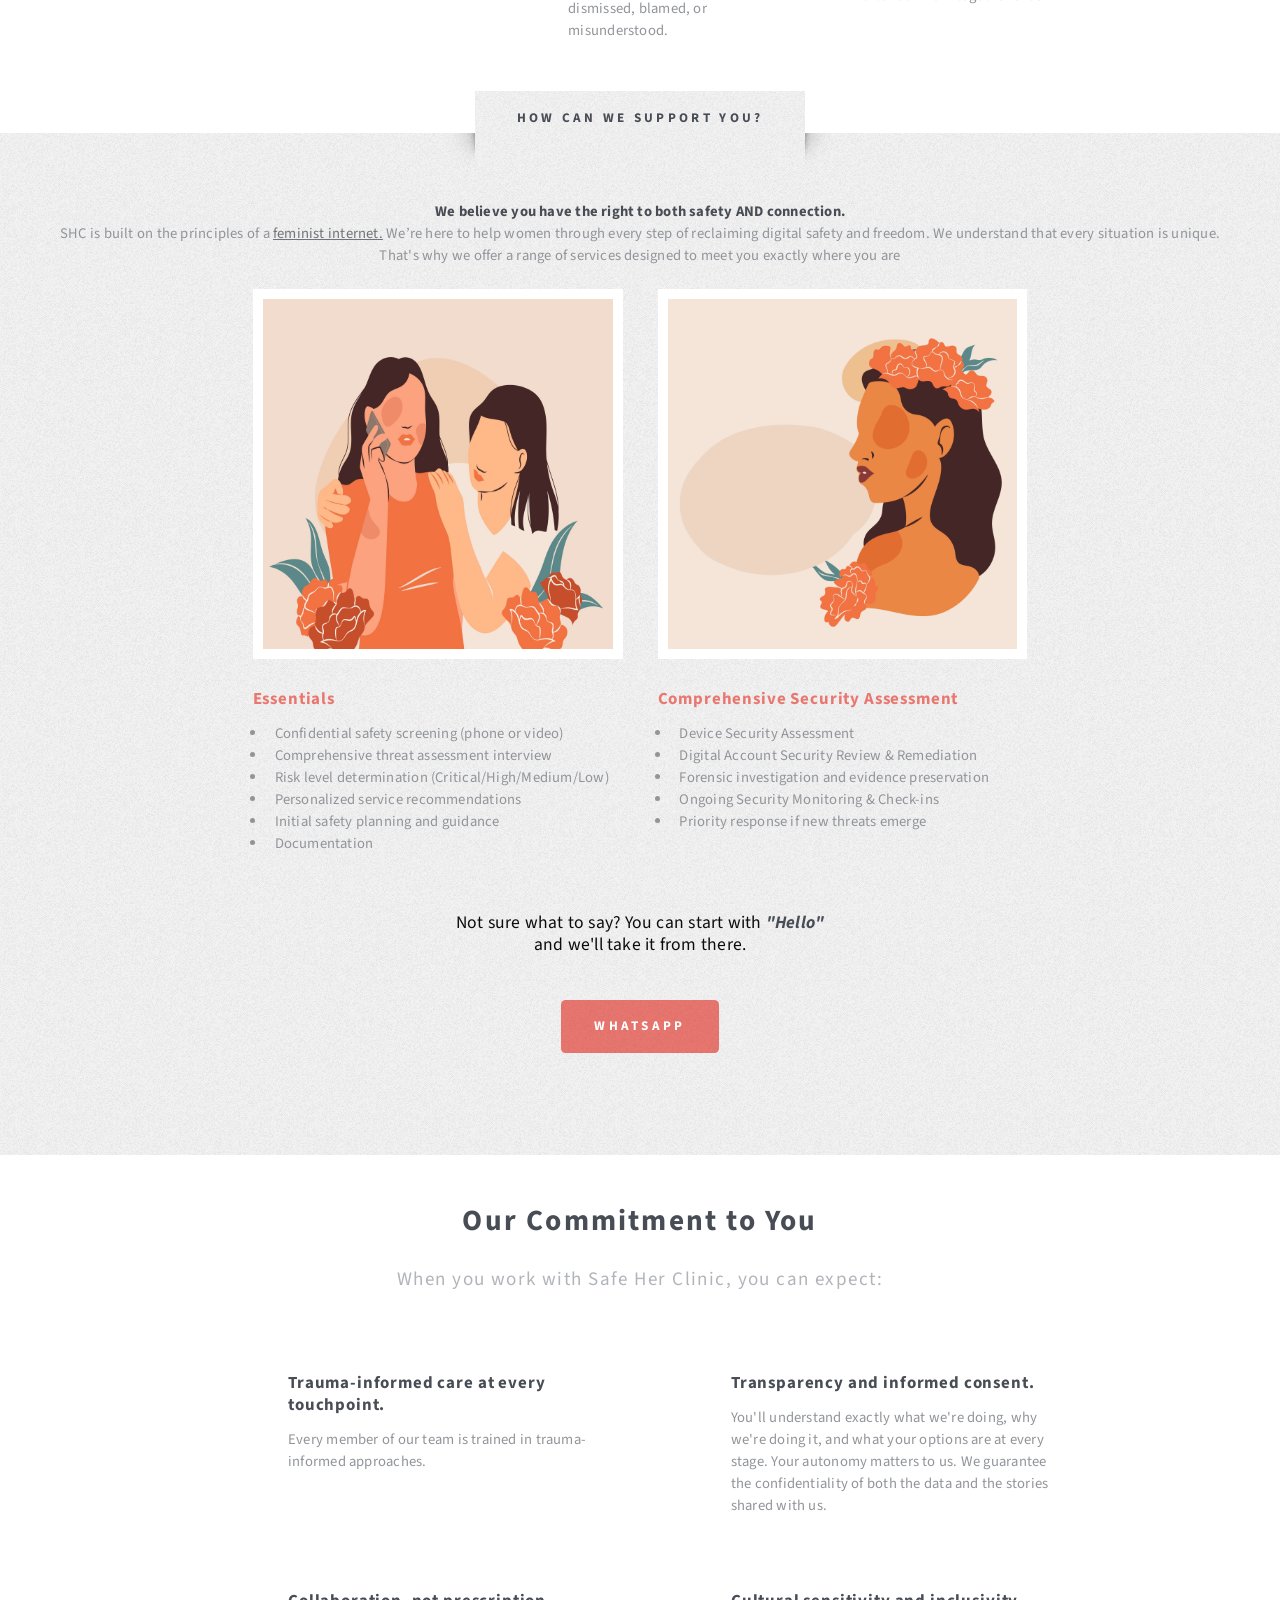
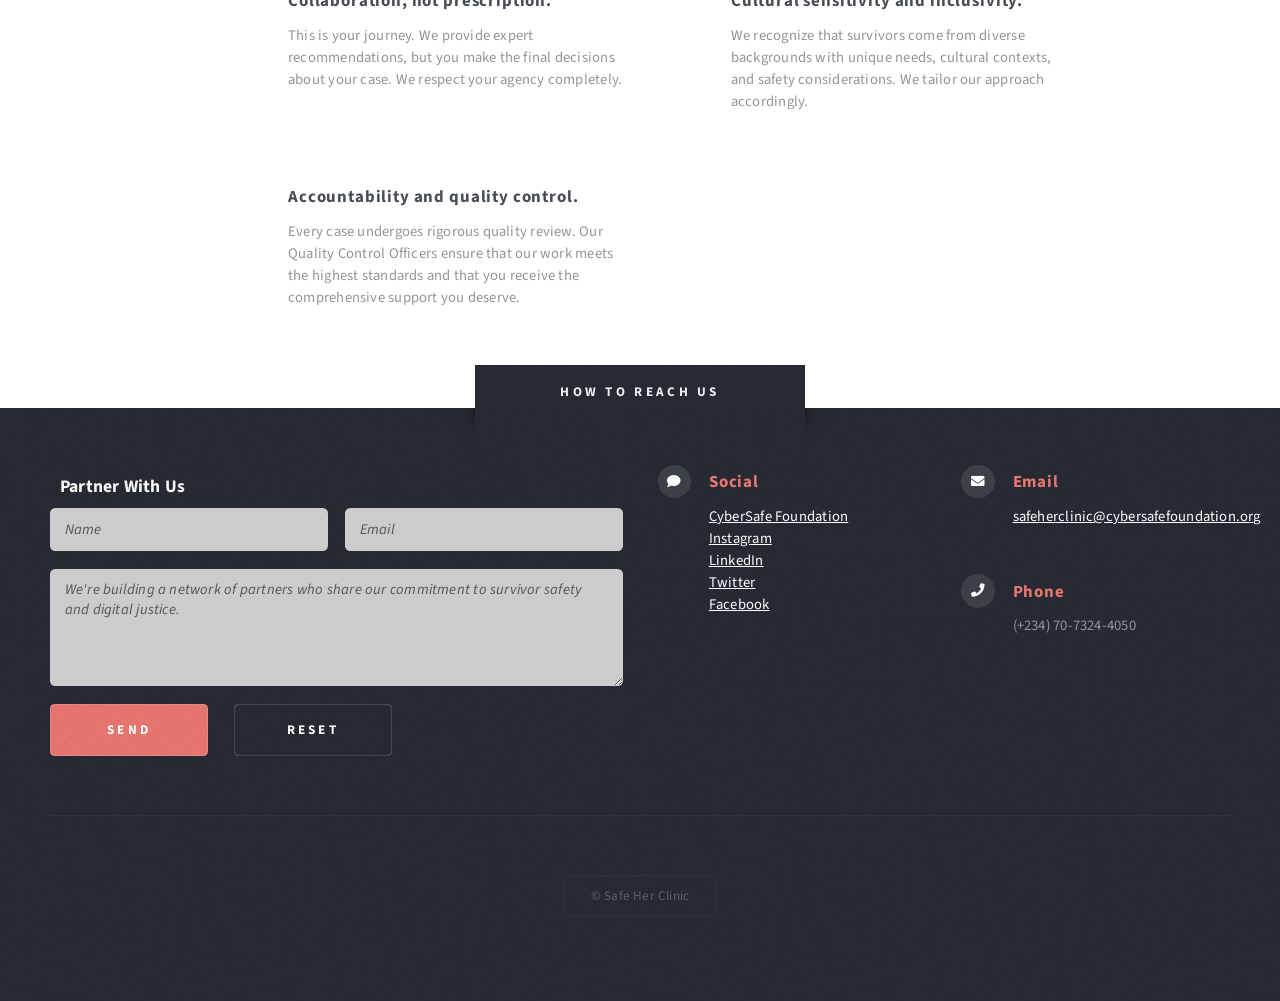
==== commit 9ad2bc9b: "adjustment" ====
--- a/index.html
+++ b/index.html
@@ -10,6 +10,56 @@
 		<meta charset="utf-8" />
 		<meta name="viewport" content="width=device-width, initial-scale=1, user-scalable=no" />
 		<link rel="stylesheet" href="assets/css/main.css" />
+		<style>
+  /* --- DESKTOP STYLES (Default) --- */
+  .cybersafe-wrapper {
+    display: flex; 
+    align-items: center; 
+    justify-content: center;
+    gap: 20px; 
+    position: absolute; 
+    top: 130%; 
+    left: 50%; 
+    transform: translate(-50%, -50%);
+    width: 100%;
+  }
+
+  .csf-logo {
+    width: 150px; /* Desktop width */
+    height: auto;
+    border-radius: 10px;
+  }
+
+  .csf-button {
+    font-weight: 900; 
+    font-style: italic;
+    background-color: #1d55e5;
+    padding: 10px 15px; /* Desktop padding */
+    font-size: 16px;    /* Desktop font size */
+    text-decoration: none;
+    color: #f7f7f7;
+    border-radius: 10px;
+    text-align: center;
+  }
+
+  /* --- MOBILE STYLES (Smaller Screens) --- */
+  @media (max-width: 600px) {
+    .cybersafe-wrapper {
+      flex-direction: column; 
+      gap: 12px; /* Tighter gap for mobile */
+    }
+
+    .csf-logo {
+      width: 110px; /* Shrinks the logo */
+    }
+
+    .csf-button {
+      padding: 8px 12px; /* Shrinks the button padding */
+      font-size: 14px;   /* Shrinks the text inside the button */
+    }
+  }
+</style>
+
 	</head>
 	<body class="homepage is-preload">
 		<div id="page-wrapper">
@@ -23,33 +73,13 @@
 							<p style="color: #0c0c0c;">Seen - Guided - Protected</p>
 							<br>
 
-							<div 
-							style="
-								display: flex; 
-								align-items: center; 
-								gap: 20px; 
-								position: absolute; 
-								top: 110%; 
-								left: 50%; 
-								transform: translate(-50%, -50%);">
-
-									<img src="/images/csf2.png" alt="csf logo" 
-							style="
-								width: 150px;
-								height: auto;
-								border-radius: 10px;">
-
-							<a href="https://cybersafefoundation.org/"
-							style="
-								font-weight: 900; 
-								font-style: italic;
-								background-color: #1d55e5;
-								padding: 10px 15px;
-								text-decoration: none;
-								color: #f7f7f7;
-								border-radius: 10px;">
-								A CyberSafe Foundation Project</a>
-							</div>
+							<div class="cybersafe-wrapper">
+  <img src="/images/csf2.png" alt="csf logo" class="csf-logo">
+
+  <a href="https://cybersafefoundation.org/" class="csf-button">
+      A CyberSafe Foundation Project
+  </a>
+</div>
 						
 						</div>
 
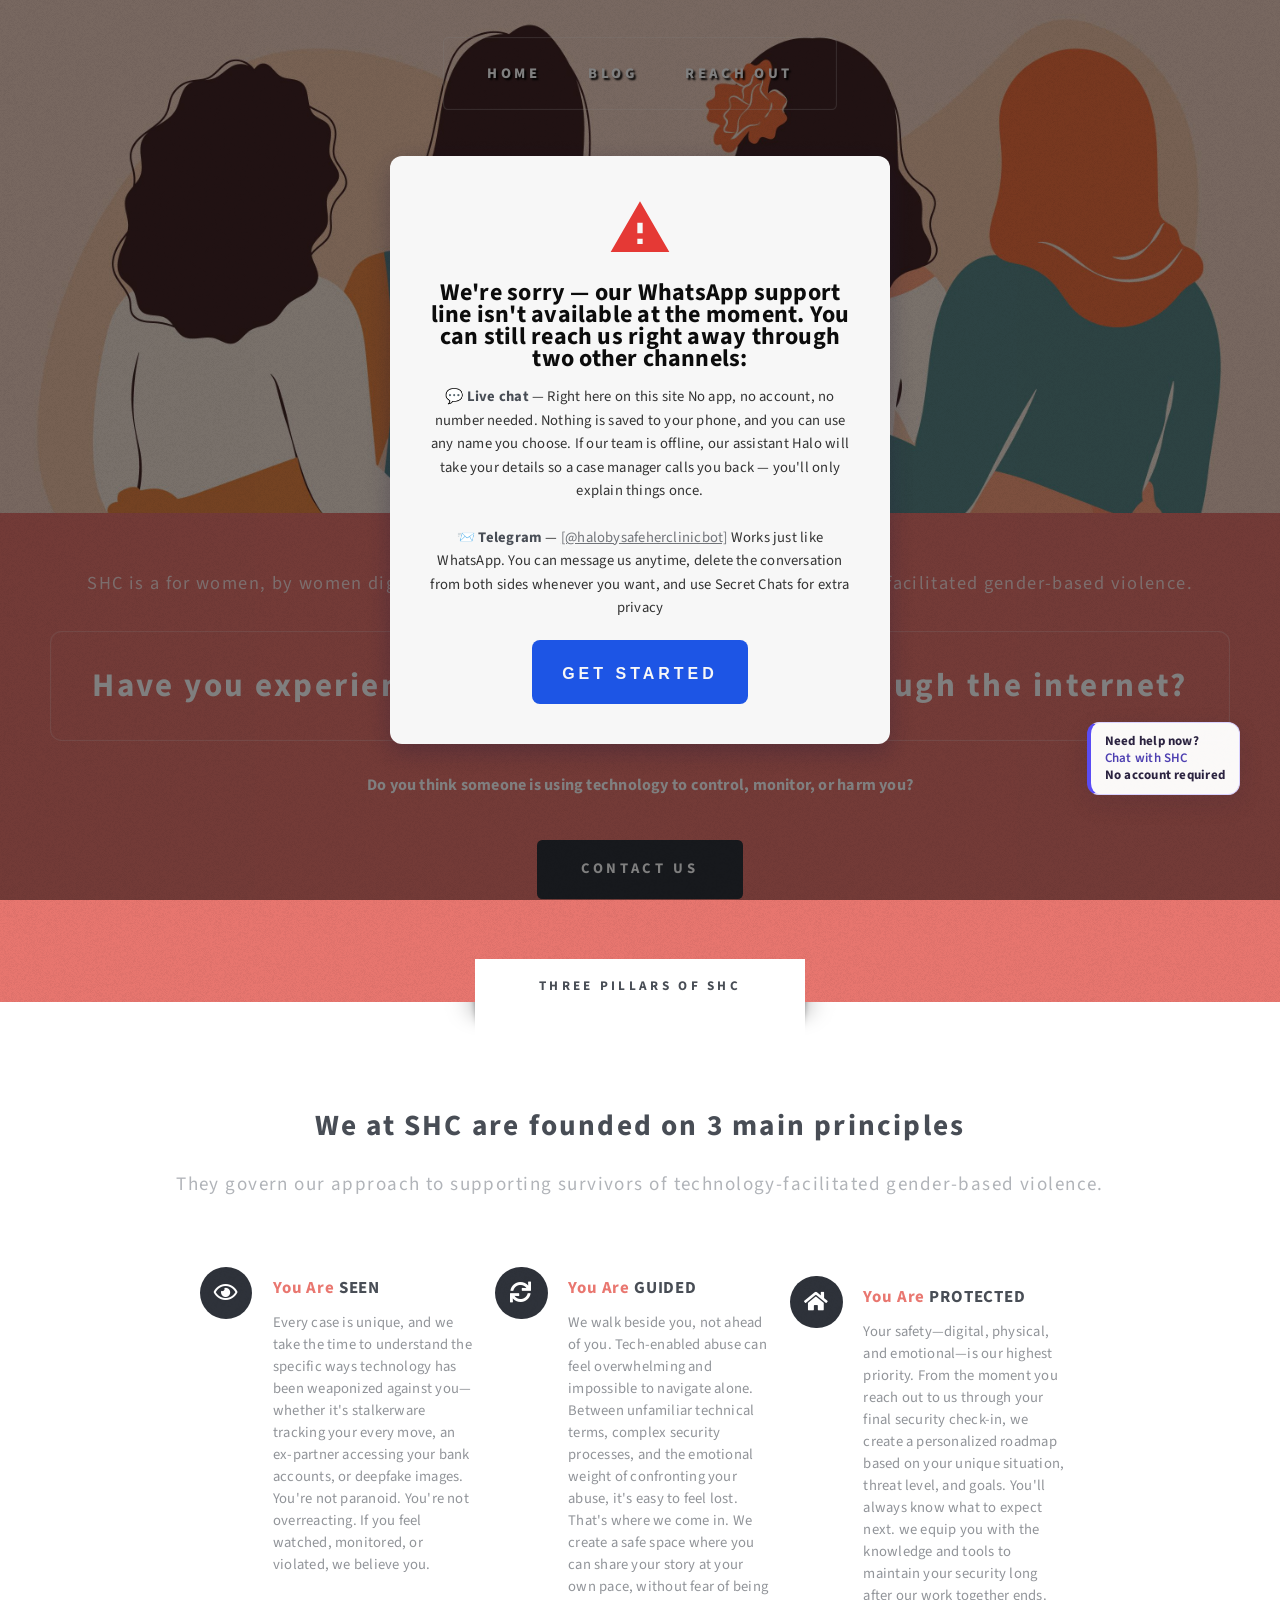
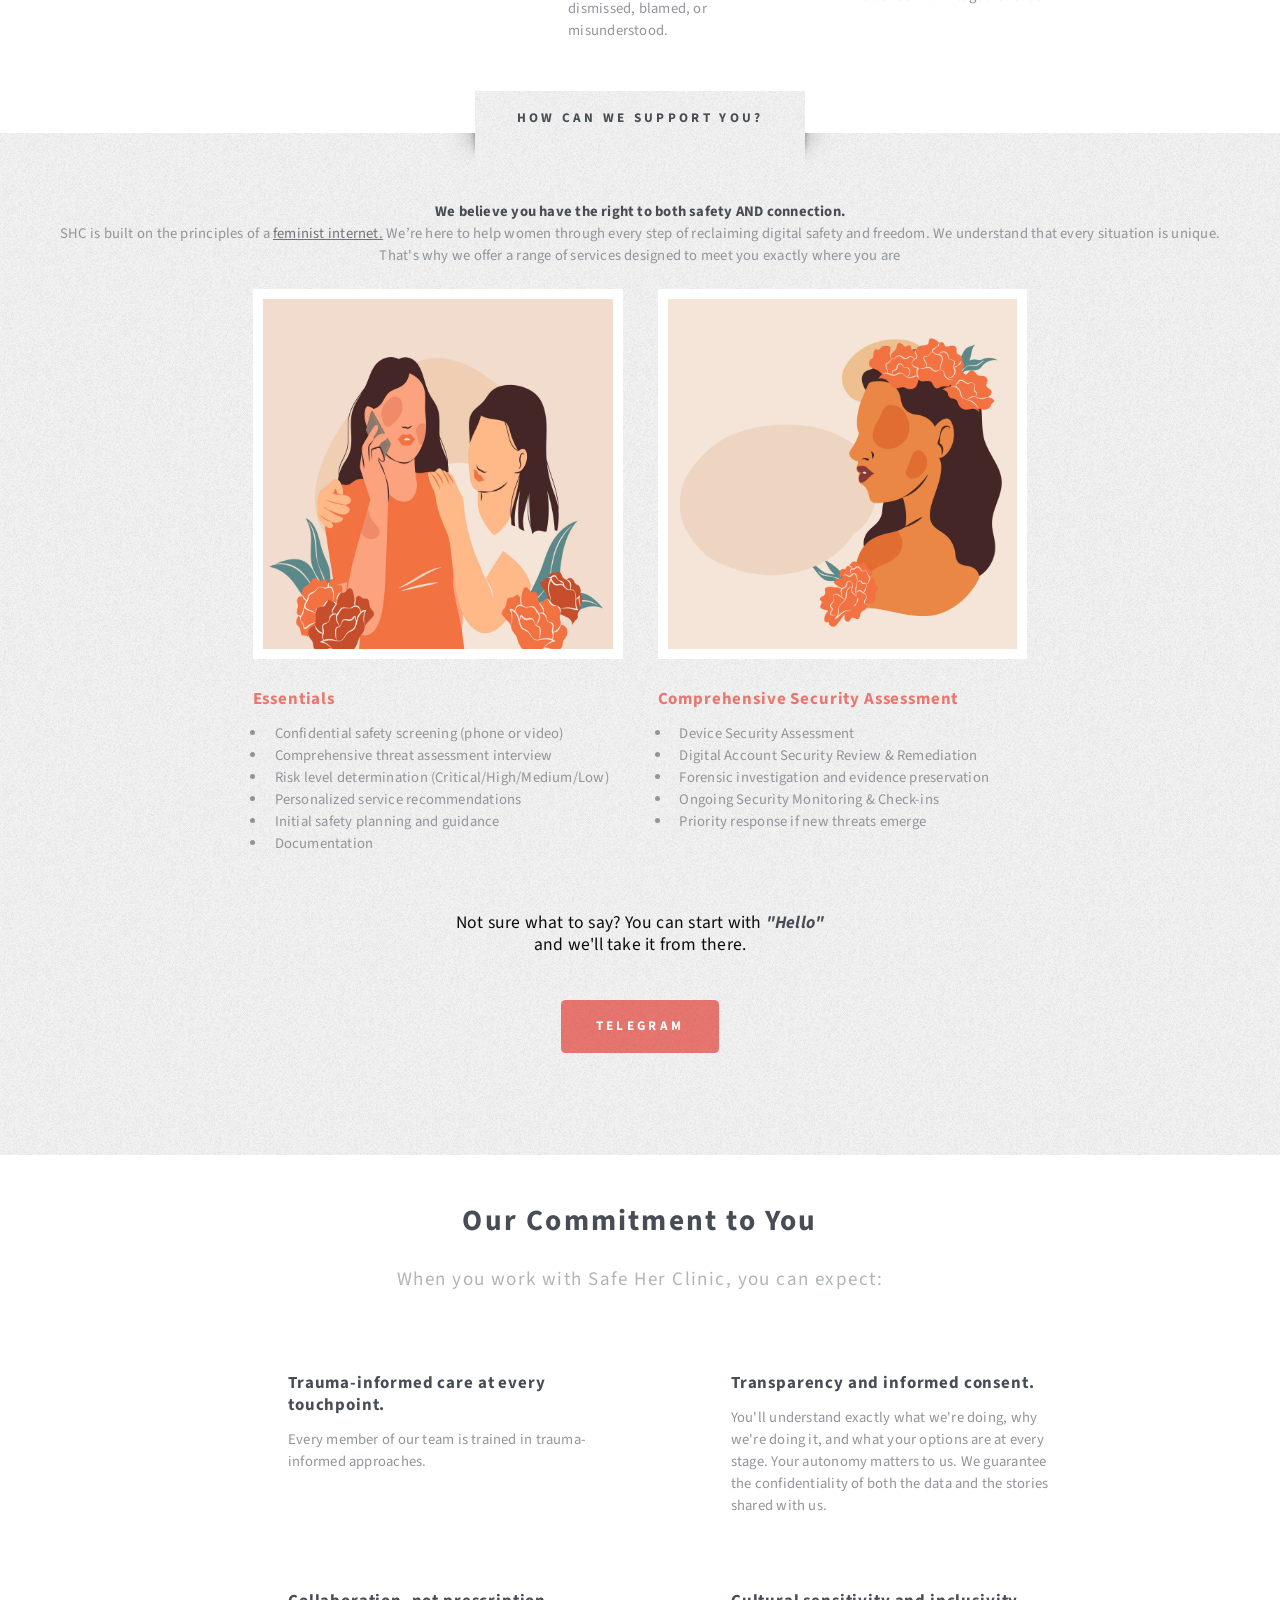
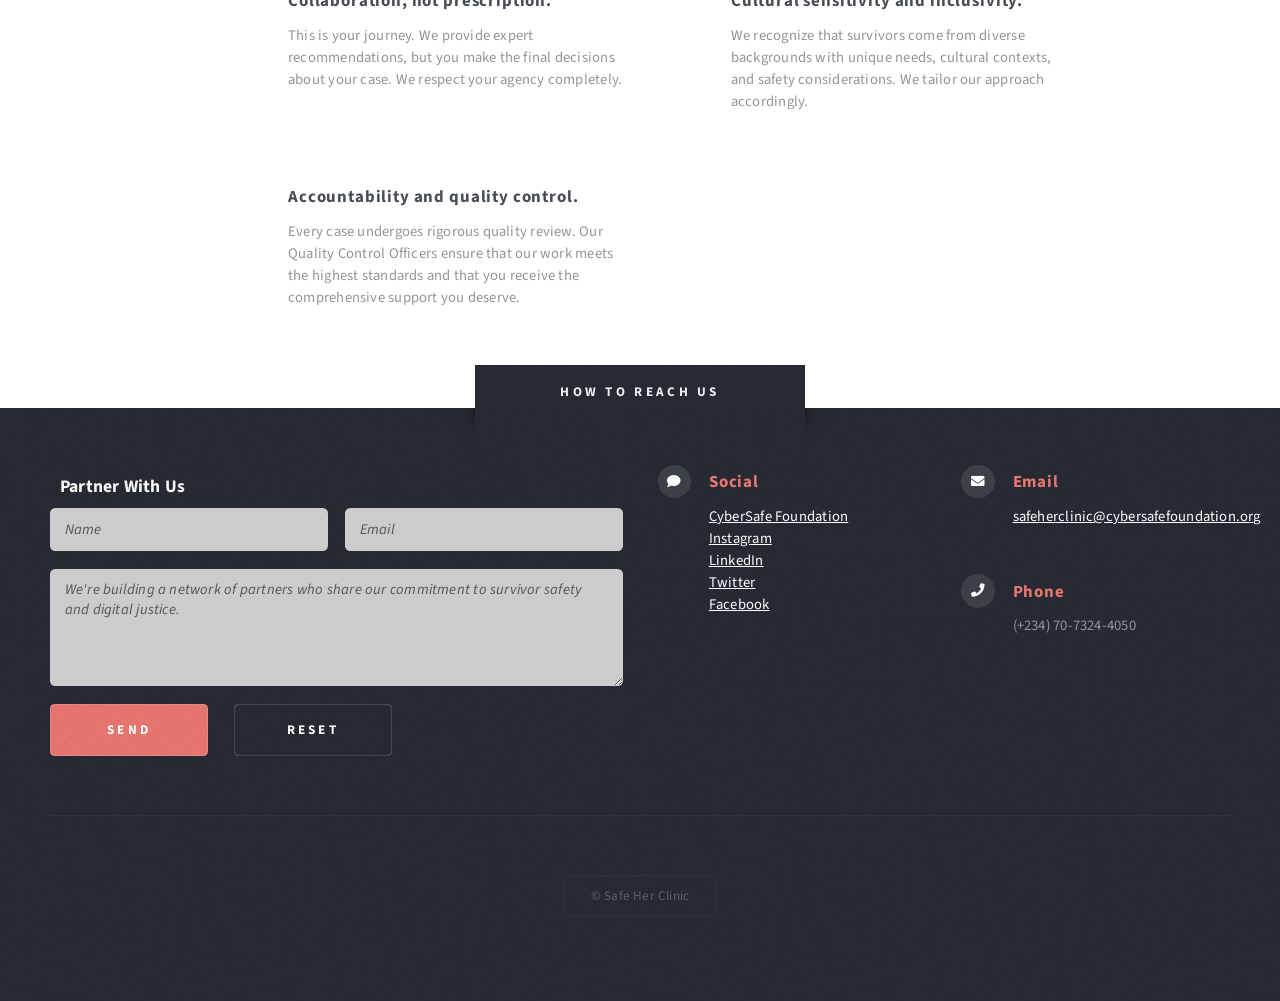
==== commit 92e2d013: "updated contact information and pop up form" ====
--- a/index.html
+++ b/index.html
@@ -1,15 +1,15 @@
 <!DOCTYPE HTML>
-<!--
-	Escape Velocity by HTML5 UP
-	html5up.net | @ajlkn
-	Free for personal and commercial use under the CCA 3.0 license (html5up.net/license)
--->
+
 <html>
 	<head>
 		<title>Safe Her Clinic</title>
 		<meta charset="utf-8" />
 		<meta name="viewport" content="width=device-width, initial-scale=1, user-scalable=no" />
+		<link rel="icon" type="image/png" href="favi.png" />
+		<link rel="apple-touch-icon" href="favi.png" />
 		<link rel="stylesheet" href="assets/css/main.css" />
+
+
 		<style>
   /* --- DESKTOP STYLES (Default) --- */
   .cybersafe-wrapper {
@@ -42,6 +42,100 @@
     text-align: center;
   }
 
+  .chat-widget-banner {
+    position: fixed;
+    right: 40px;
+    bottom: 105px;
+    z-index: 2147483645;
+    background: rgba(255, 255, 255, 0.97);
+    color: #2b2340;
+    border: 1px solid #d9d2ff;
+    border-left: 4px solid #5a4bf5;
+    border-radius: 12px;
+    padding: 10px 14px;
+    box-shadow: 0 8px 24px rgba(31, 24, 57, 0.12);
+    font-size: 13px;
+    font-weight: 700;
+    line-height: 1.3;
+    max-width: 220px;
+    text-align: left;
+    pointer-events: none;
+  }
+
+  .chat-widget-banner span {
+    display: block;
+    font-weight: 600;
+    color: #4d3fb1;
+  }
+
+  /* --- POPUP MODAL STYLES --- */
+  .popup-modal {
+    display: none;
+    position: fixed;
+    top: 0;
+    left: 0;
+    width: 100%;
+    height: 100%;
+    background-color: rgba(0, 0, 0, 0.5);
+    z-index: 9999;
+    justify-content: center;
+    align-items: center;
+  }
+
+  .popup-modal.show {
+    display: flex;
+  }
+
+  .popup-content {
+    background-color: #f7f7f7;
+    border-radius: 12px;
+    padding: 40px;
+    max-width: 500px;
+    width: 90%;
+    box-shadow: 0 8px 24px rgba(31, 24, 57, 0.3);
+    text-align: center;
+    animation: slideIn 0.3s ease-out;
+  }
+
+  @keyframes slideIn {
+    from {
+      transform: translateY(-50px);
+      opacity: 0;
+    }
+    to {
+      transform: translateY(0);
+      opacity: 1;
+    }
+  }
+
+  .popup-content h2 {
+    color: #0c0c0c;
+    margin-bottom: 15px;
+    font-size: 24px;
+  }
+
+  .popup-content p {
+    color: #333;
+    margin-bottom: 20px;
+    line-height: 1.6;
+  }
+
+  .popup-close-btn {
+    background-color: #1d55e5;
+    color: #f7f7f7;
+    border: none;
+    padding: 2px 30px;
+    border-radius: 8px;
+    font-size: 16px;
+    cursor: pointer;
+    font-weight: 700;
+    transition: background-color 0.3s;
+  }
+
+  .popup-close-btn:hover {
+    background-color: #1644b8;
+  }
+
   /* --- MOBILE STYLES (Smaller Screens) --- */
   @media (max-width: 600px) {
     .cybersafe-wrapper {
@@ -60,8 +154,53 @@
   }
 </style>
 
+<script>
+  window.chatwootSettings = {"position":"right","type":"standard","launcherTitle":"Chat with SHC — no account required"};
+  (function(d,t) {
+    var BASE_URL="https://app.chatwoot.com";
+    var g=d.createElement(t),s=d.getElementsByTagName(t)[0];
+    g.src=BASE_URL+"/packs/js/sdk.js";
+    g.async = true;
+    s.parentNode.insertBefore(g,s);
+    g.onload=function(){
+      window.chatwootSDK.run({
+        websiteToken: 'YaeCej83pP9aB6B7rHfChMN5',
+        baseUrl: BASE_URL
+      })
+    }
+  })(document,"script");
+</script>
+
+
 	</head>
 	<body class="homepage is-preload">
+		<!-- Welcome Popup Modal -->
+		<div class="popup-modal" id="welcomePopup">
+			<div class="popup-content">
+
+				<!-- Red Caution Icon -->
+                <div style="text-align: center; margin-bottom: 15px;">
+                    <svg viewBox="0 0 24 24" width="64" height="64" fill="#e53935">
+                        <path d="M1 21h22L12 2 1 21zm12-3h-2v-2h2v2zm0-4h-2v-4h2v4z"/>
+                    </svg>
+                </div>
+
+				<h2>We're sorry — our WhatsApp support line isn't available at the moment. You can still reach us right away through two other channels:</h2>
+				<p><b>💬 Live chat</b> — Right here on this site
+No app, no account, no number needed. Nothing is saved to your phone, and you can use any name you choose. If our team is offline, our assistant Halo will take your details so a case manager calls you back — you'll only explain things once.
+<br>
+<br>
+<b>📨 Telegram</b> — <a href="https://t.me/halobysafeherclinicbot" target="_blank">[@halobysafeherclinicbot]</a>
+Works just like WhatsApp. You can message us anytime, delete the conversation from both sides whenever you want, and use Secret Chats for extra privacy</p>
+				<button class="popup-close-btn" onclick="closePopup()">Get Started</button>
+			</div>
+		</div>
+
+		<div class="chat-widget-banner">
+			Need help now? <span>Chat with SHC</span> No account required
+		</div>
+	
+		
 		<div id="page-wrapper">
 
 			<!-- Header -->
@@ -91,8 +230,8 @@
 								<li>
 									<a href="#">Reach Out </a>
 									<ul>
-										<li><a href="https://wa.me/2347073244050" target="_blank">Whatsapp</a></li>
-										<li><a href="https://forms.gle/Nz4SEgwjZbosKTn6A" target="_blank">Form</a></li>
+										<li><a href="https://t.me/halobysafeherclinicbot" target="_blank">Telegram</a></li>
+										<!-- <li><a href="https://forms.gle/Nz4SEgwjZbosKTn6A" target="_blank">Form</a></li> -->
 										<li><a href="mailto:safeherclinic@cybersafefoundation.org">Email</a></li>
 										<li>
 											<!-- <a href="#">Sed consequat</a>
@@ -125,7 +264,7 @@
 						</p>
 						<p class="style3"><strong>Do you think someone is using technology to control, monitor, or harm you?</strong></p>
 						<ul class="actions">
-							<li><a href="https://forms.gle/Nz4SEgwjZbosKTn6A" target="_blank" class="button style3 large">Contact Form</a></li>
+							<li><a href="https://t.me/halobysafeherclinicbot" target="_blank" class="button style3 large">Contact Us</a></li>
 						</ul>
 					</div>
 				</section>
@@ -252,8 +391,7 @@
 							 and we'll take it from there.
 						</p>
 									<ul class="actions" >
-										<li><a href="https://wa.me/2347073244050" target="_blank" class="button style1 medium">Whatsapp</a></li>
-									</ul>
+											<li><a href="https://t.me/halobysafeherclinicbot" target="_blank" class="button style1 medium">Telegram</a></li>
 
 					</section>
 					</div>
@@ -407,7 +545,7 @@
 						<div id="copyright">
 							<ul>
 								<li>&copy; Safe Her Clinic</li>
-								<!-- <li>Design: <a href="http://html5up.net">HTML5 UP</a></li> -->
+								
 							</ul>
 						</div>
 					</div>
@@ -422,6 +560,17 @@
 			<script src="assets/js/breakpoints.min.js"></script>
 			<script src="assets/js/util.js"></script>
 			<script src="assets/js/main.js"></script>
+			<script>
+  // Function to close the popup when the button is clicked
+  function closePopup() {
+    document.getElementById('welcomePopup').classList.remove('show');
+  }
+
+  // Function to automatically show the popup when the page loads
+  window.addEventListener('DOMContentLoaded', () => {
+    document.getElementById('welcomePopup').classList.add('show');
+  });
+</script>
 
 	</body>
 </html>
